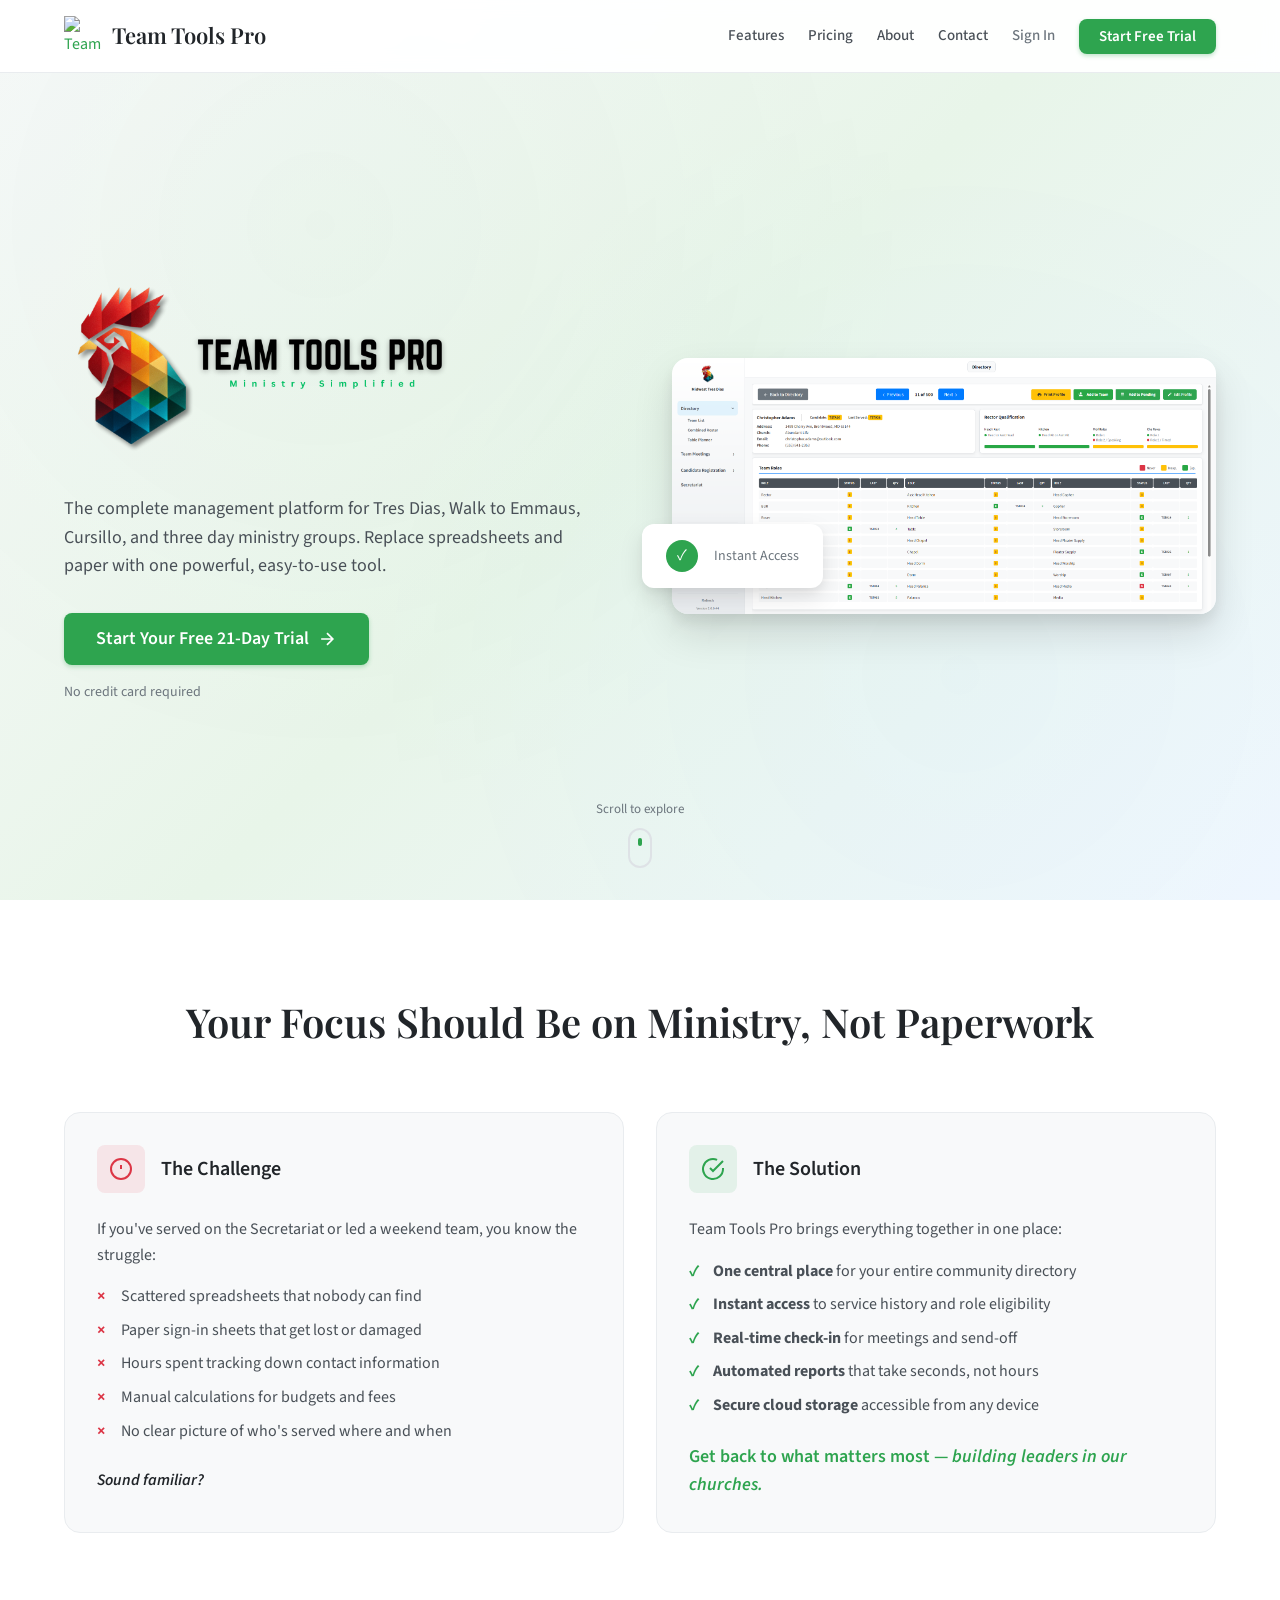
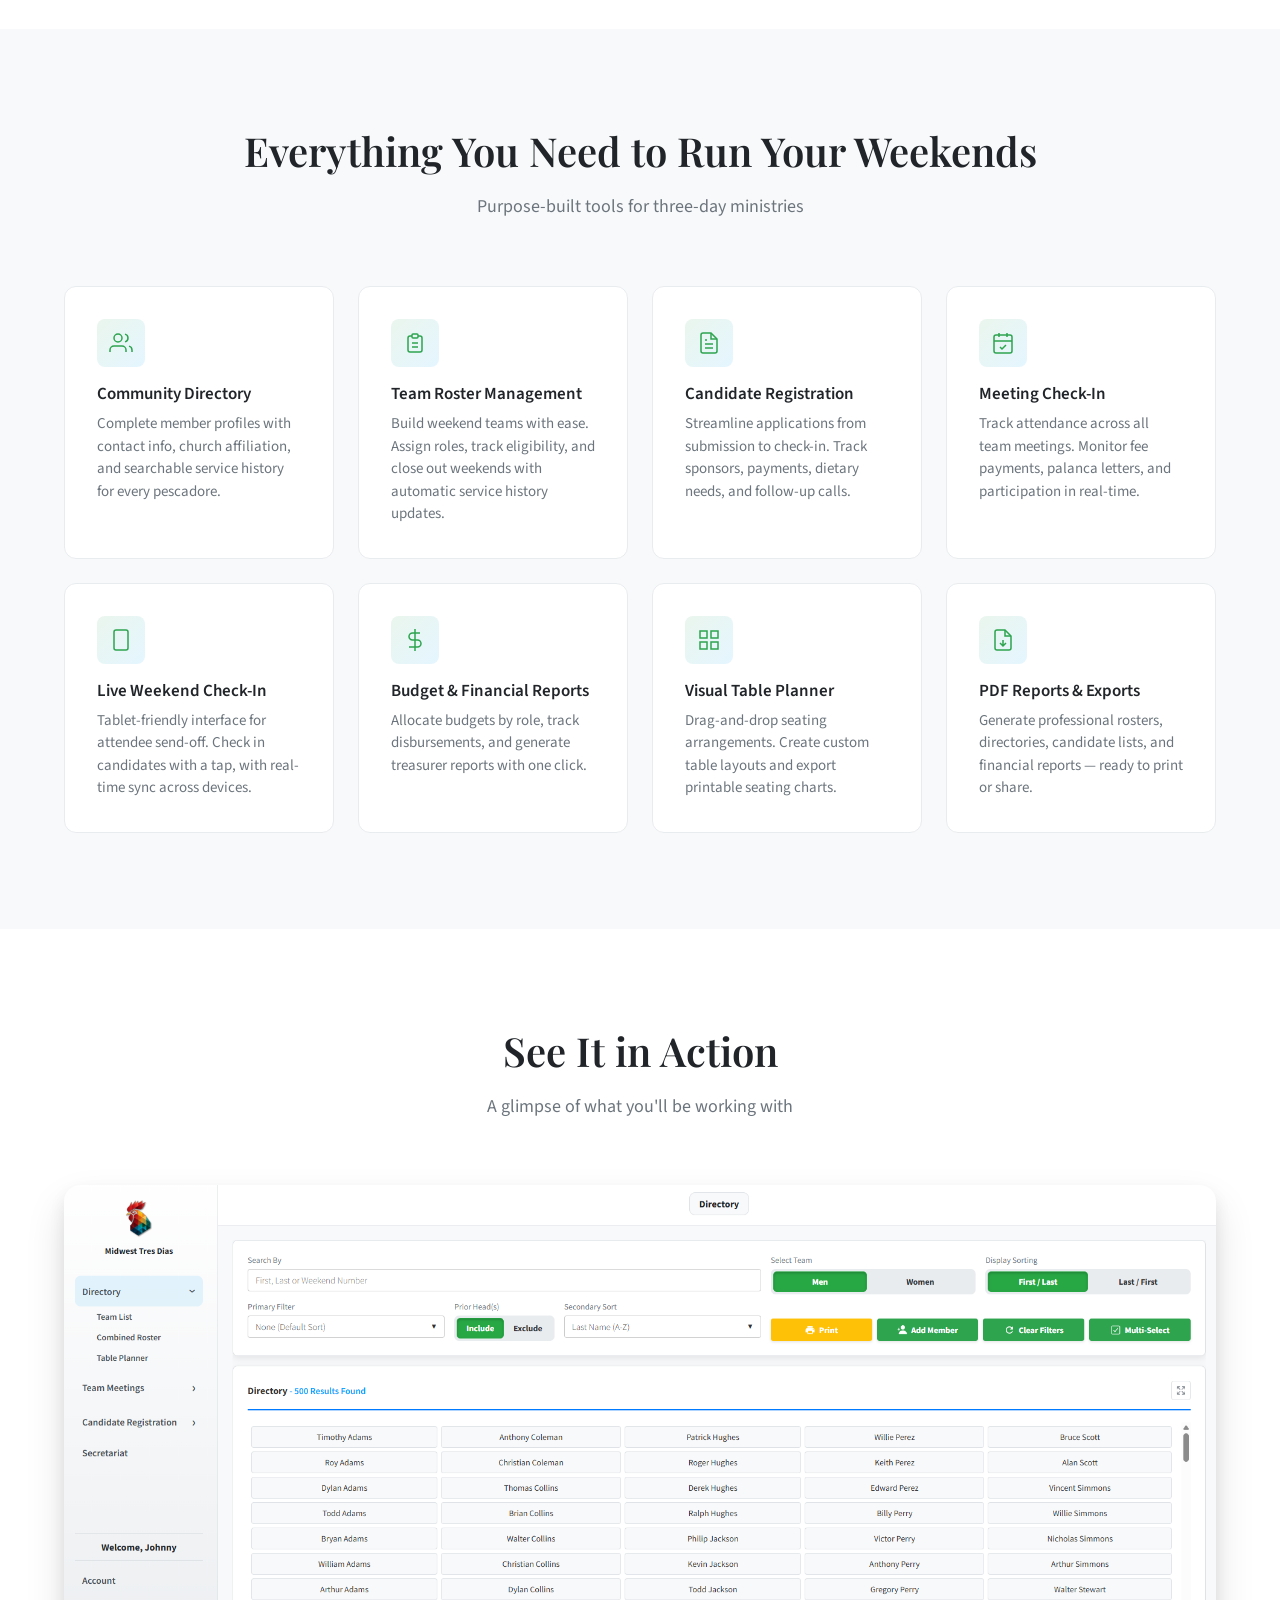
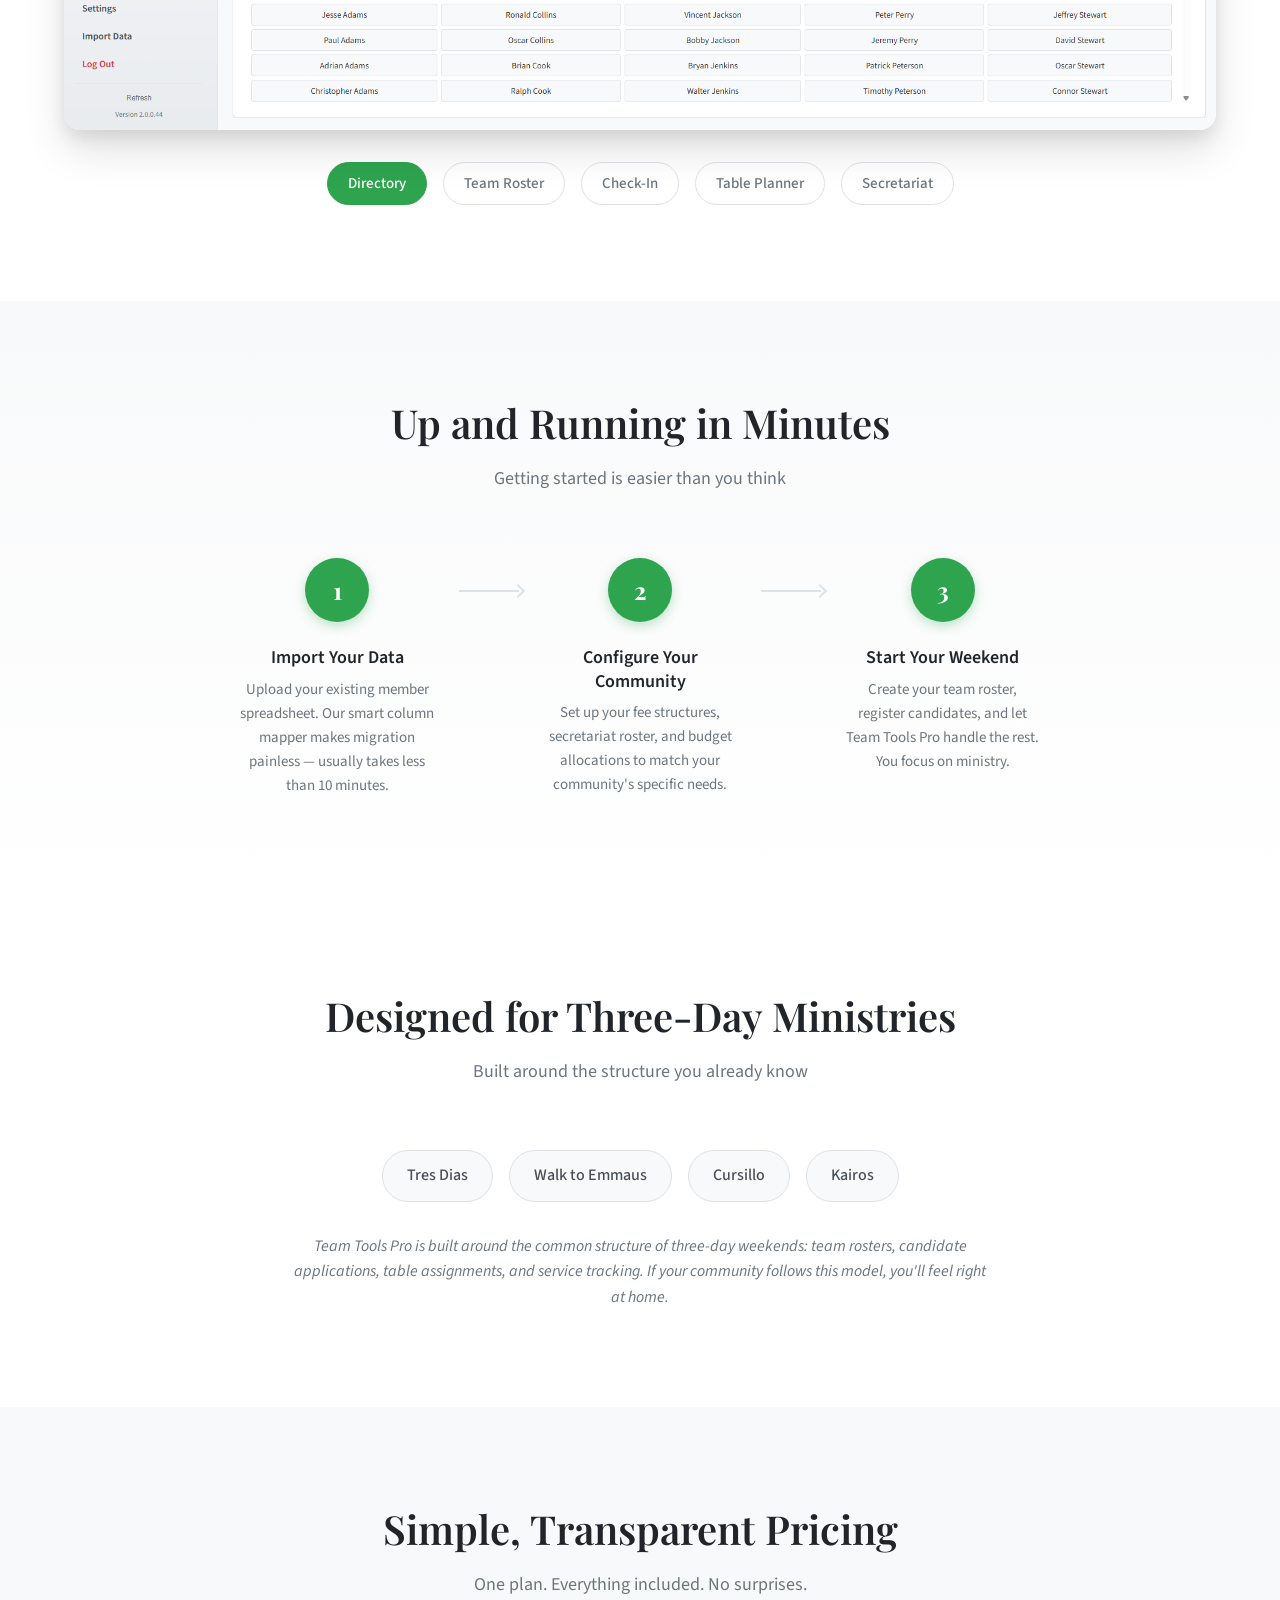
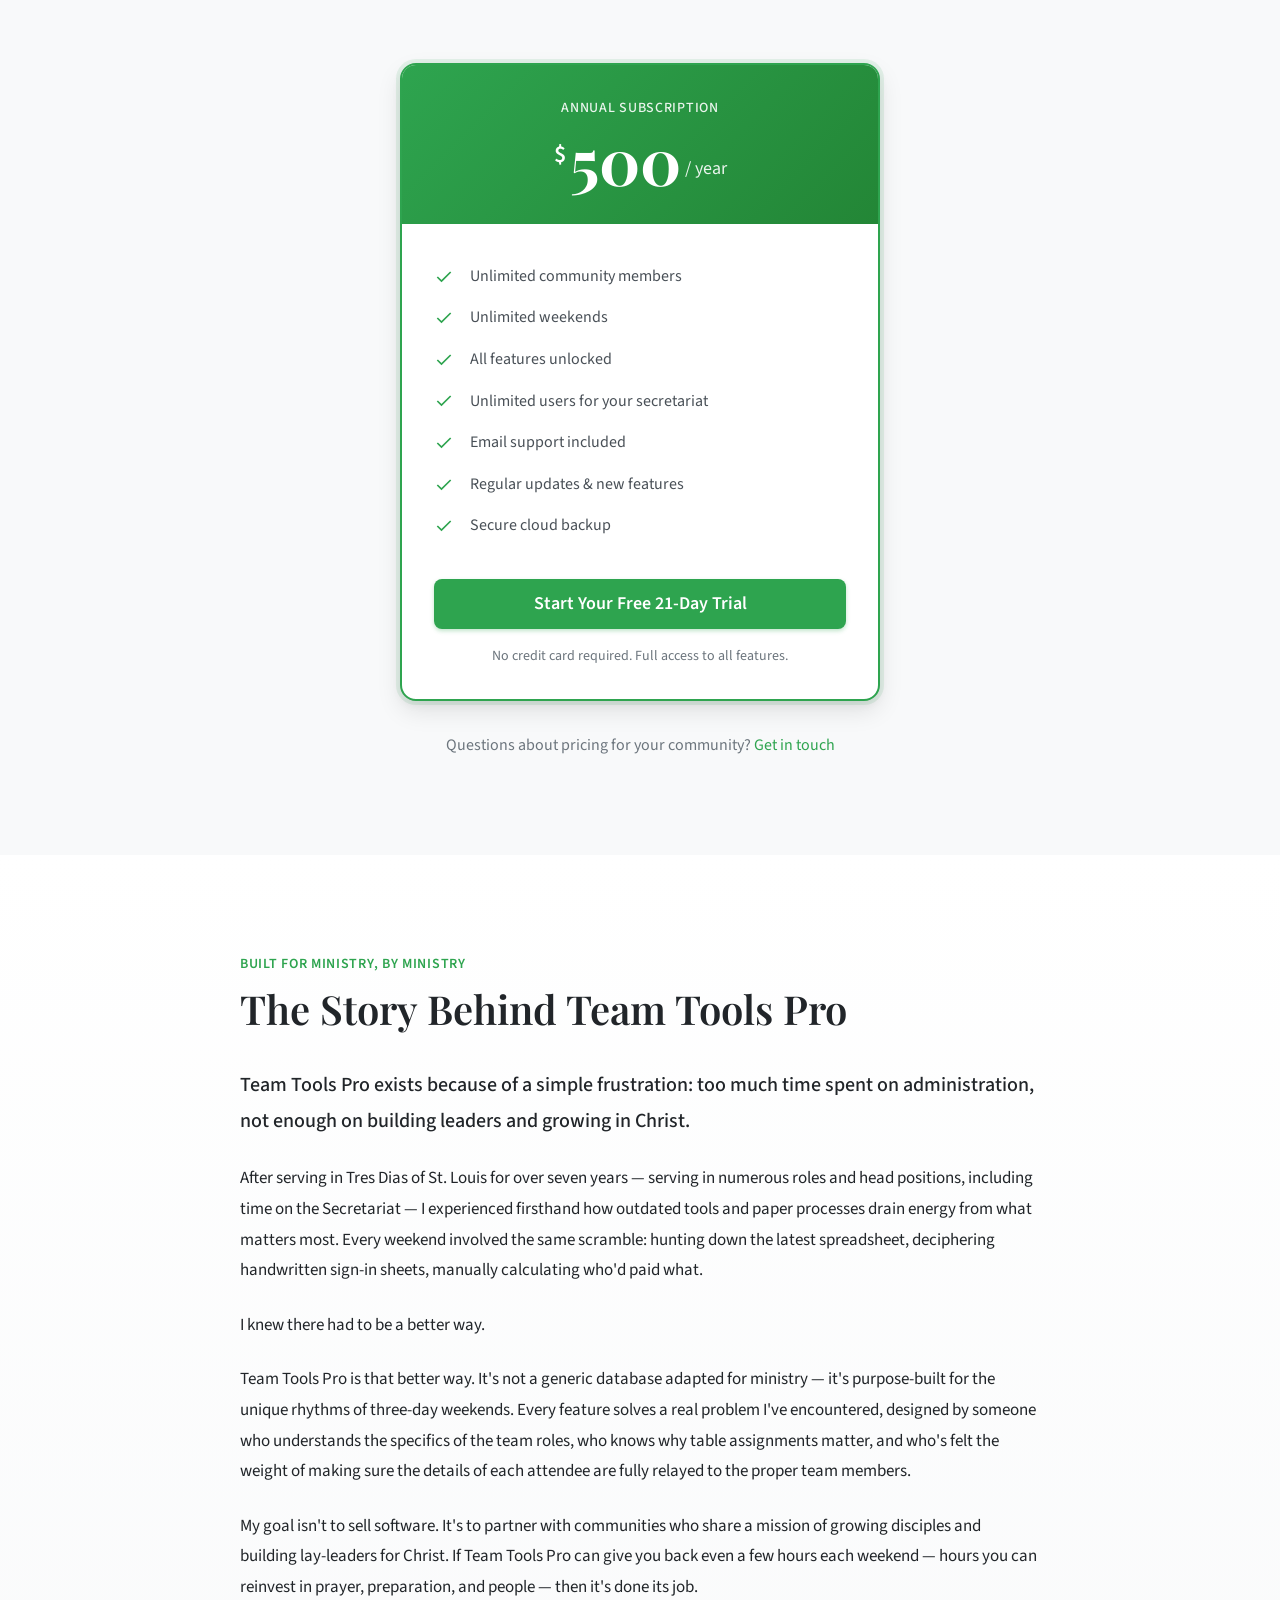
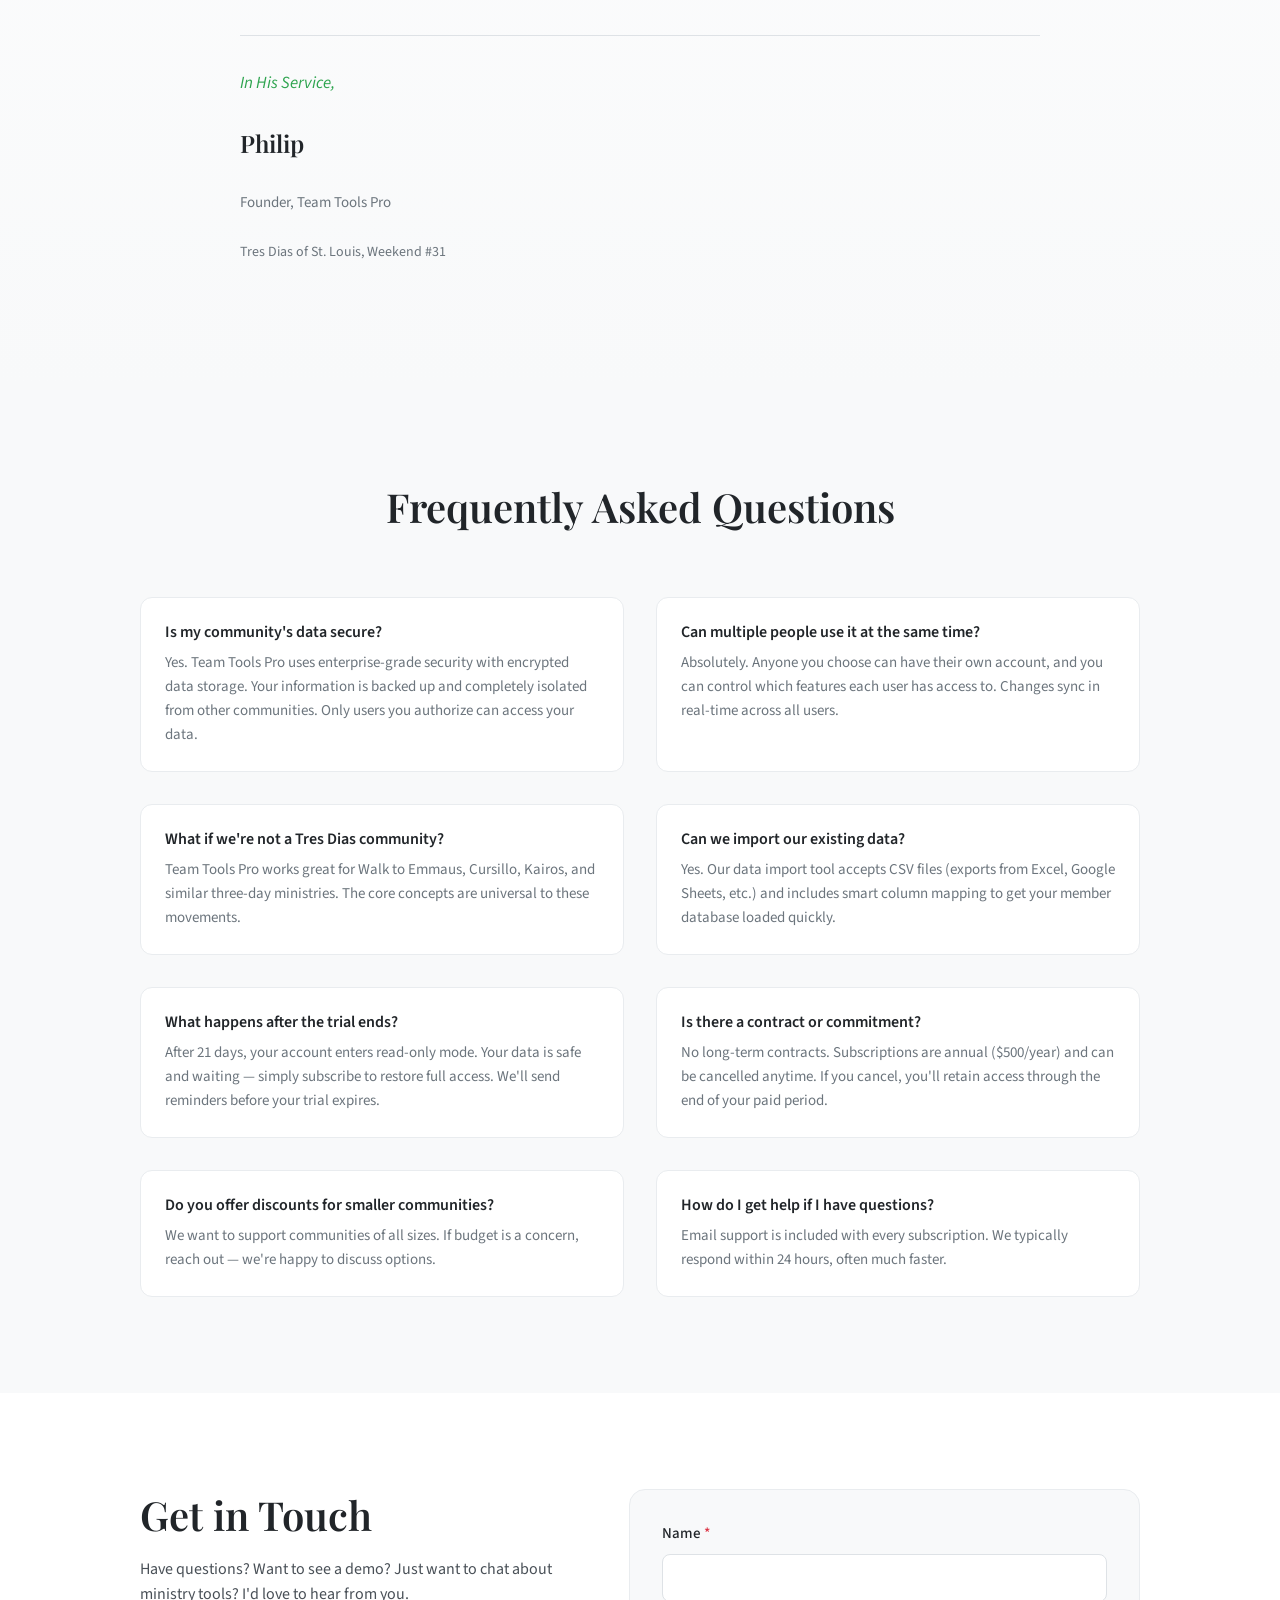
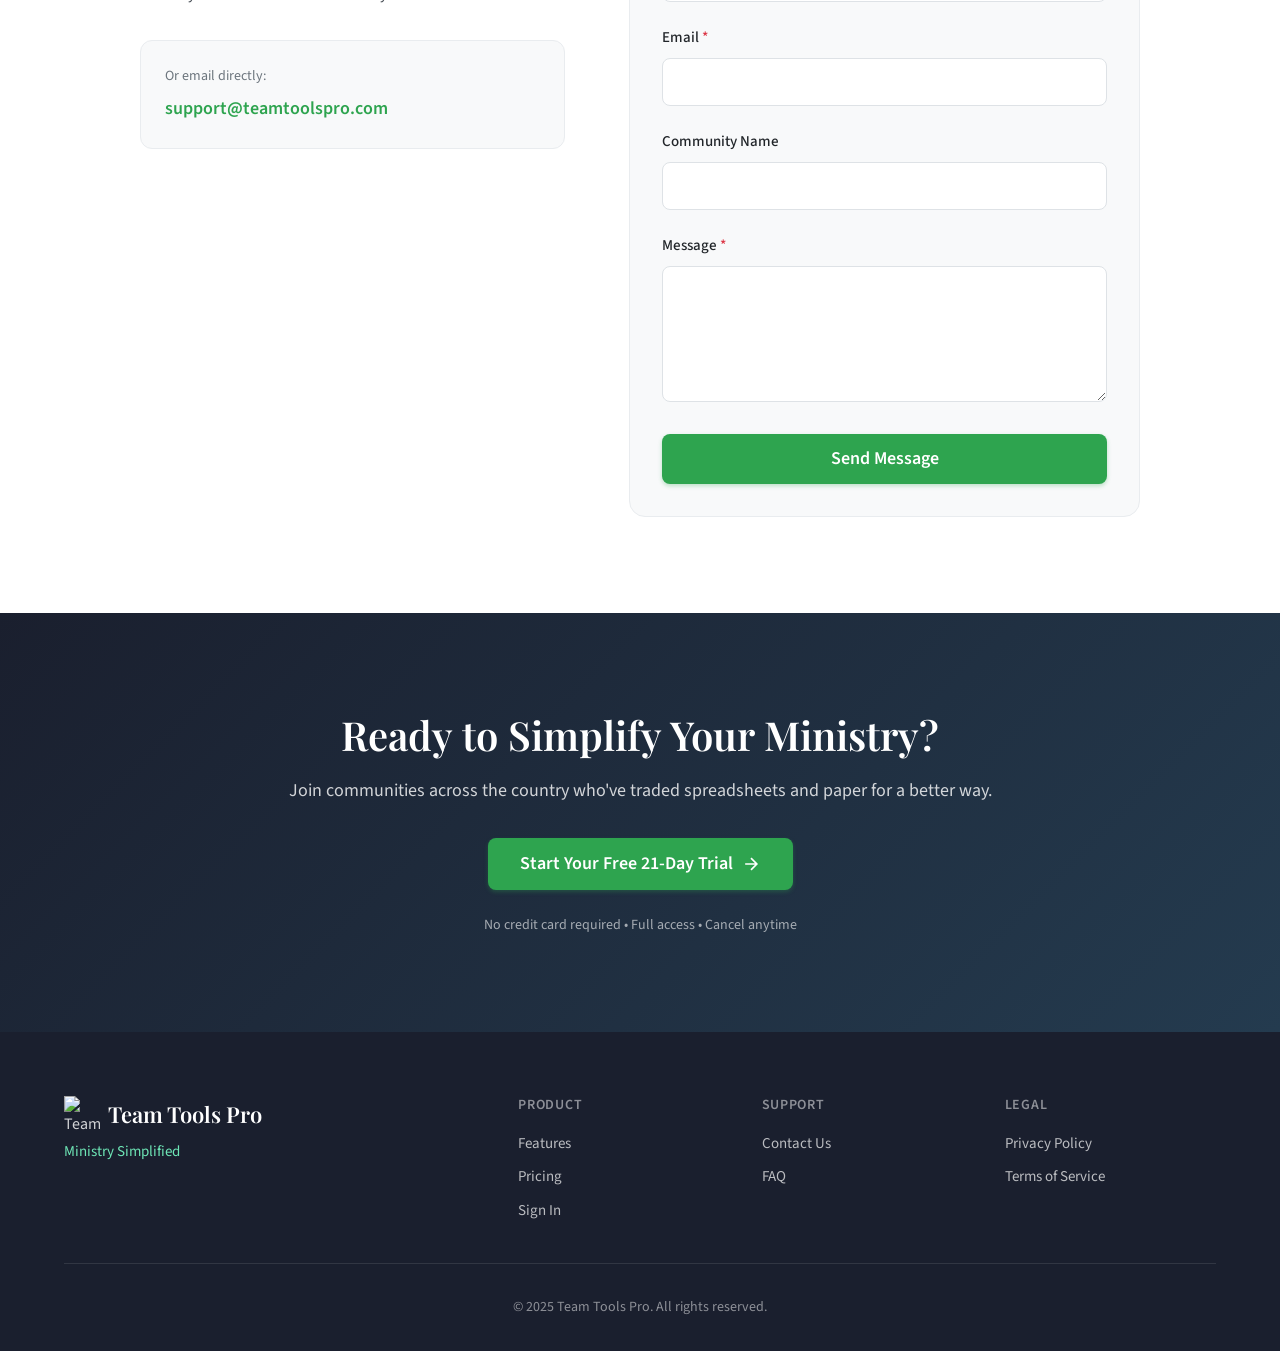
==== index.html @ 209529b7 "Update index.html" ====
<!DOCTYPE html>
<html lang="en">
<head>
    <meta charset="UTF-8">
    <meta name="viewport" content="width=device-width, initial-scale=1.0">
    <title>Team Tools Pro | Management Software for Tres Dias, Emmaus & Cursillo</title>
    <meta name="description" content="The complete management platform for Tres Dias, Walk to Emmaus, Cursillo, and three-day retreat ministries. Replace spreadsheets with one powerful tool. Start your free 21-day trial.">
    
    <!-- Fonts -->
    <link rel="preconnect" href="https://fonts.googleapis.com">
    <link rel="preconnect" href="https://fonts.gstatic.com" crossorigin>
    <link href="https://fonts.googleapis.com/css2?family=Source+Sans+3:wght@300;400;500;600;700&family=Playfair+Display:wght@500;600;700&display=swap" rel="stylesheet">
    
    <!-- Styles -->
    <link rel="stylesheet" href="styles.css">
    
    <!-- Favicon -->
    <link rel="icon" type="image/png" href="images/TEAM TOOLS PRO.png">
</head>
<body>
    <!-- Navigation -->
    <nav class="nav" id="nav">
        <div class="nav-container">
            <a href="#" class="nav-logo">
                <img src="images/TEAM TOOLS PRO.png" alt="Team Tools Pro" class="nav-logo-img">
                <span class="nav-logo-text">Team Tools Pro</span>
            </a>
            
            <div class="nav-links" id="nav-links">
                <a href="#features" class="nav-link">Features</a>
                <a href="#pricing" class="nav-link">Pricing</a>
                <a href="#about" class="nav-link">About</a>
                <a href="#contact" class="nav-link">Contact</a>
                <a href="https://app.teamtoolspro.com" class="nav-link nav-link-muted">Sign In</a>
                <a href="https://app.teamtoolspro.com" class="btn btn-primary btn-nav">Start Free Trial</a>
            </div>
            
            <button class="nav-toggle" id="nav-toggle" aria-label="Toggle navigation">
                <span></span>
                <span></span>
                <span></span>
            </button>
        </div>
    </nav>

    <!-- Hero Section -->
    <section class="hero" id="hero">
        <div class="hero-bg">
            <div class="hero-gradient"></div>
            <div class="hero-pattern"></div>
        </div>
        
        <div class="container hero-content">
            <div class="hero-text">
                <div class="hero-logo-full">
                    <img src="images/Square Main Logo (1).png" alt="Team Tools Pro - Ministry Simplified" class="hero-logo-img">
                </div>
                
                <p class="hero-description">
                    The complete management platform for Tres Dias, Walk to Emmaus, Cursillo, and three day ministry groups. Replace spreadsheets and paper with one powerful, easy-to-use tool.
                </p>
                
                <div class="hero-cta">
                    <a href="https://app.teamtoolspro.com" class="btn btn-primary btn-large">
                        Start Your Free 21-Day Trial
                        <svg class="btn-icon" viewBox="0 0 24 24" fill="none" stroke="currentColor" stroke-width="2">
                            <path d="M5 12h14M12 5l7 7-7 7"/>
                        </svg>
                    </a>
                    <p class="hero-cta-note">No credit card required</p>
                </div>
            </div>
            
            <div class="hero-visual">
                <div class="hero-screenshot">
                    <img src="images/Profile_View.png" alt="Team Tools Pro Member Profile" class="screenshot-img">
                </div>
                <div class="hero-float hero-float-1">
                    <span class="float-icon">✓</span>
                    <span class="float-label">Full Service Records</span>
                </div>
                <div class="hero-float hero-float-2">
                    <span class="float-icon">✓</span>
                    <span class="float-label">Instant Access</span>
                </div>
            </div>
        </div>
        
        <div class="hero-scroll">
            <span>Scroll to explore</span>
            <div class="scroll-indicator"></div>
        </div>
    </section>

    <!-- Problem/Solution Section -->
    <section class="problem-solution" id="problem-solution">
        <div class="container">
            <h2 class="section-title">Your Focus Should Be on Ministry, Not Paperwork</h2>
            
            <div class="ps-grid">
                <div class="ps-card ps-problem">
                    <div class="ps-card-header">
                        <span class="ps-icon ps-icon-problem">
                            <svg viewBox="0 0 24 24" fill="none" stroke="currentColor" stroke-width="2">
                                <circle cx="12" cy="12" r="10"/>
                                <path d="M12 8v4M12 16h.01"/>
                            </svg>
                        </span>
                        <h3>The Challenge</h3>
                    </div>
                    
                    <p class="ps-intro">If you've served on the Secretariat or led a weekend team, you know the struggle:</p>
                    
                    <ul class="ps-list">
                        <li>Scattered spreadsheets that nobody can find</li>
                        <li>Paper sign-in sheets that get lost or damaged</li>
                        <li>Hours spent tracking down contact information</li>
                        <li>Manual calculations for budgets and fees</li>
                        <li>No clear picture of who's served where and when</li>
                    </ul>
                    
                    <p class="ps-emphasis">Sound familiar?</p>
                </div>
                
                <div class="ps-card ps-solution">
                    <div class="ps-card-header">
                        <span class="ps-icon ps-icon-solution">
                            <svg viewBox="0 0 24 24" fill="none" stroke="currentColor" stroke-width="2">
                                <path d="M22 11.08V12a10 10 0 1 1-5.93-9.14"/>
                                <polyline points="22 4 12 14.01 9 11.01"/>
                            </svg>
                        </span>
                        <h3>The Solution</h3>
                    </div>
                    
                    <p class="ps-intro">Team Tools Pro brings everything together in one place:</p>
                    
                    <ul class="ps-list ps-list-check">
                        <li><strong>One central place</strong> for your entire community directory</li>
                        <li><strong>Instant access</strong> to service history and role eligibility</li>
                        <li><strong>Real-time check-in</strong> for meetings and send-off</li>
                        <li><strong>Automated reports</strong> that take seconds, not hours</li>
                        <li><strong>Secure cloud storage</strong> accessible from any device</li>
                    </ul>
                    
                    <p class="ps-tagline">Get back to what matters most — <em>building leaders in our churches.</em></p>
                </div>
            </div>
        </div>
    </section>

    <!-- Features Section -->
    <section class="features" id="features">
        <div class="container">
            <div class="section-header">
                <h2 class="section-title">Everything You Need to Run Your Weekends</h2>
                <p class="section-subtitle">Purpose-built tools for three-day ministries</p>
            </div>
            
            <div class="features-grid">
                <div class="feature-card">
                    <div class="feature-icon">
                        <svg viewBox="0 0 24 24" fill="none" stroke="currentColor" stroke-width="1.5">
                            <path d="M17 21v-2a4 4 0 0 0-4-4H5a4 4 0 0 0-4 4v2"/>
                            <circle cx="9" cy="7" r="4"/>
                            <path d="M23 21v-2a4 4 0 0 0-3-3.87M16 3.13a4 4 0 0 1 0 7.75"/>
                        </svg>
                    </div>
                    <h3>Community Directory</h3>
                    <p>Complete member profiles with contact info, church affiliation, and searchable service history for every pescadore.</p>
                </div>
                
                <div class="feature-card">
                    <div class="feature-icon">
                        <svg viewBox="0 0 24 24" fill="none" stroke="currentColor" stroke-width="1.5">
                            <path d="M9 5H7a2 2 0 0 0-2 2v12a2 2 0 0 0 2 2h10a2 2 0 0 0 2-2V7a2 2 0 0 0-2-2h-2"/>
                            <rect x="9" y="3" width="6" height="4" rx="1"/>
                            <path d="M9 12h6M9 16h6"/>
                        </svg>
                    </div>
                    <h3>Team Roster Management</h3>
                    <p>Build weekend teams with ease. Assign roles, track eligibility, and close out weekends with automatic service history updates.</p>
                </div>
                
                <div class="feature-card">
                    <div class="feature-icon">
                        <svg viewBox="0 0 24 24" fill="none" stroke="currentColor" stroke-width="1.5">
                            <path d="M14 2H6a2 2 0 0 0-2 2v16a2 2 0 0 0 2 2h12a2 2 0 0 0 2-2V8z"/>
                            <polyline points="14 2 14 8 20 8"/>
                            <line x1="16" y1="13" x2="8" y2="13"/>
                            <line x1="16" y1="17" x2="8" y2="17"/>
                            <polyline points="10 9 9 9 8 9"/>
                        </svg>
                    </div>
                    <h3>Candidate Registration</h3>
                    <p>Streamline applications from submission to check-in. Track sponsors, payments, dietary needs, and follow-up calls.</p>
                </div>
                
                <div class="feature-card">
                    <div class="feature-icon">
                        <svg viewBox="0 0 24 24" fill="none" stroke="currentColor" stroke-width="1.5">
                            <rect x="3" y="4" width="18" height="18" rx="2" ry="2"/>
                            <line x1="16" y1="2" x2="16" y2="6"/>
                            <line x1="8" y1="2" x2="8" y2="6"/>
                            <line x1="3" y1="10" x2="21" y2="10"/>
                            <path d="M9 16l2 2 4-4"/>
                        </svg>
                    </div>
                    <h3>Meeting Check-In</h3>
                    <p>Track attendance across all team meetings. Monitor fee payments, palanca letters, and participation in real-time.</p>
                </div>
                
                <div class="feature-card">
                    <div class="feature-icon">
                        <svg viewBox="0 0 24 24" fill="none" stroke="currentColor" stroke-width="1.5">
                            <rect x="5" y="2" width="14" height="20" rx="2" ry="2"/>
                            <line x1="12" y1="18" x2="12.01" y2="18"/>
                        </svg>
                    </div>
                    <h3>Live Weekend Check-In</h3>
                    <p>Tablet-friendly interface for attendee send-off. Check in candidates with a tap, with real-time sync across devices.</p>
                </div>
                
                <div class="feature-card">
                    <div class="feature-icon">
                        <svg viewBox="0 0 24 24" fill="none" stroke="currentColor" stroke-width="1.5">
                            <line x1="12" y1="1" x2="12" y2="23"/>
                            <path d="M17 5H9.5a3.5 3.5 0 0 0 0 7h5a3.5 3.5 0 0 1 0 7H6"/>
                        </svg>
                    </div>
                    <h3>Budget & Financial Reports</h3>
                    <p>Allocate budgets by role, track disbursements, and generate treasurer reports with one click.</p>
                </div>
                
                <div class="feature-card">
                    <div class="feature-icon">
                        <svg viewBox="0 0 24 24" fill="none" stroke="currentColor" stroke-width="1.5">
                            <rect x="3" y="3" width="7" height="7"/>
                            <rect x="14" y="3" width="7" height="7"/>
                            <rect x="14" y="14" width="7" height="7"/>
                            <rect x="3" y="14" width="7" height="7"/>
                        </svg>
                    </div>
                    <h3>Visual Table Planner</h3>
                    <p>Drag-and-drop seating arrangements. Create custom table layouts and export printable seating charts.</p>
                </div>
                
                <div class="feature-card">
                    <div class="feature-icon">
                        <svg viewBox="0 0 24 24" fill="none" stroke="currentColor" stroke-width="1.5">
                            <path d="M14 2H6a2 2 0 0 0-2 2v16a2 2 0 0 0 2 2h12a2 2 0 0 0 2-2V8z"/>
                            <polyline points="14 2 14 8 20 8"/>
                            <path d="M12 18v-6M9 15l3 3 3-3"/>
                        </svg>
                    </div>
                    <h3>PDF Reports & Exports</h3>
                    <p>Generate professional rosters, directories, candidate lists, and financial reports — ready to print or share.</p>
                </div>
            </div>
        </div>
    </section>

    <!-- Screenshots Section -->
    <section class="screenshots" id="screenshots">
        <div class="container">
            <div class="section-header">
                <h2 class="section-title">See It in Action</h2>
                <p class="section-subtitle">A glimpse of what you'll be working with</p>
            </div>
            
            <div class="screenshots-carousel">
                <div class="screenshot-wrapper">
                    <div class="screenshot-item active" data-index="0">
                        <img src="images/Dashboard_Main_View.png" alt="Community Directory" class="screenshot-img">
                    </div>
                    <div class="screenshot-item" data-index="1">
                        <img src="images/Team_List.png" alt="Team Roster" class="screenshot-img">
                    </div>
                    <div class="screenshot-item" data-index="2">
                        <img src="images/Meeting_Check_In.png" alt="Meeting Check-In" class="screenshot-img">
                    </div>
                    <div class="screenshot-item" data-index="3">
                        <img src="images/Table_Layout.png" alt="Table Planner" class="screenshot-img">
                    </div>
                    <div class="screenshot-item" data-index="4">
                        <img src="images/Secretariat_Dashboard.png" alt="Secretariat Dashboard" class="screenshot-img">
                    </div>
                </div>
            </div>
            
            <div class="screenshot-nav">
                <button class="screenshot-nav-btn active" data-index="0">Directory</button>
                <button class="screenshot-nav-btn" data-index="1">Team Roster</button>
                <button class="screenshot-nav-btn" data-index="2">Check-In</button>
                <button class="screenshot-nav-btn" data-index="3">Table Planner</button>
                <button class="screenshot-nav-btn" data-index="4">Secretariat</button>
            </div>
        </div>
    </section>

    <!-- How It Works Section -->
    <section class="how-it-works" id="how-it-works">
        <div class="container">
            <div class="section-header">
                <h2 class="section-title">Up and Running in Minutes</h2>
                <p class="section-subtitle">Getting started is easier than you think</p>
            </div>
            
            <div class="steps">
                <div class="step">
                    <div class="step-number">1</div>
                    <div class="step-content">
                        <h3>Import Your Data</h3>
                        <p>Upload your existing member spreadsheet. Our smart column mapper makes migration painless — usually takes less than 10 minutes.</p>
                    </div>
                </div>
                
                <div class="step-connector"></div>
                
                <div class="step">
                    <div class="step-number">2</div>
                    <div class="step-content">
                        <h3>Configure Your Community</h3>
                        <p>Set up your fee structures, secretariat roster, and budget allocations to match your community's specific needs.</p>
                    </div>
                </div>
                
                <div class="step-connector"></div>
                
                <div class="step">
                    <div class="step-number">3</div>
                    <div class="step-content">
                        <h3>Start Your Weekend</h3>
                        <p>Create your team roster, register candidates, and let Team Tools Pro handle the rest. You focus on ministry.</p>
                    </div>
                </div>
            </div>
        </div>
    </section>

    <!-- Who It's For Section -->
    <section class="who-its-for" id="who-its-for">
        <div class="container">
            <div class="section-header">
                <h2 class="section-title">Designed for Three-Day Ministries</h2>
                <p class="section-subtitle">Built around the structure you already know</p>
            </div>
            
            <div class="ministries-grid">
                <div class="ministry-badge">Tres Dias</div>
                <div class="ministry-badge">Walk to Emmaus</div>
                <div class="ministry-badge">Cursillo</div>
                <div class="ministry-badge">Kairos</div>
            </div>
            
            <p class="ministries-note">
                Team Tools Pro is built around the common structure of three-day weekends: team rosters, candidate applications, table assignments, and service tracking. If your community follows this model, you'll feel right at home.
            </p>
        </div>
    </section>

    <!-- Pricing Section -->
    <section class="pricing" id="pricing">
        <div class="container">
            <div class="section-header">
                <h2 class="section-title">Simple, Transparent Pricing</h2>
                <p class="section-subtitle">One plan. Everything included. No surprises.</p>
            </div>
            
            <div class="pricing-card">
                <div class="pricing-header">
                    <span class="pricing-label">Annual Subscription</span>
                    <div class="pricing-amount">
                        <span class="pricing-currency">$</span>
                        <span class="pricing-number">500</span>
                        <span class="pricing-period">/ year</span>
                    </div>
                </div>
                
                <ul class="pricing-features">
                    <li>
                        <svg viewBox="0 0 24 24" fill="none" stroke="currentColor" stroke-width="2">
                            <polyline points="20 6 9 17 4 12"/>
                        </svg>
                        Unlimited community members
                    </li>
                    <li>
                        <svg viewBox="0 0 24 24" fill="none" stroke="currentColor" stroke-width="2">
                            <polyline points="20 6 9 17 4 12"/>
                        </svg>
                        Unlimited weekends
                    </li>
                    <li>
                        <svg viewBox="0 0 24 24" fill="none" stroke="currentColor" stroke-width="2">
                            <polyline points="20 6 9 17 4 12"/>
                        </svg>
                        All features unlocked
                    </li>
                    <li>
                        <svg viewBox="0 0 24 24" fill="none" stroke="currentColor" stroke-width="2">
                            <polyline points="20 6 9 17 4 12"/>
                        </svg>
                        Unlimited users for your secretariat
                    </li>
                    <li>
                        <svg viewBox="0 0 24 24" fill="none" stroke="currentColor" stroke-width="2">
                            <polyline points="20 6 9 17 4 12"/>
                        </svg>
                        Email support included
                    </li>
                    <li>
                        <svg viewBox="0 0 24 24" fill="none" stroke="currentColor" stroke-width="2">
                            <polyline points="20 6 9 17 4 12"/>
                        </svg>
                        Regular updates & new features
                    </li>
                    <li>
                        <svg viewBox="0 0 24 24" fill="none" stroke="currentColor" stroke-width="2">
                            <polyline points="20 6 9 17 4 12"/>
                        </svg>
                        Secure cloud backup
                    </li>
                </ul>
                
                <div class="pricing-cta">
                    <a href="https://app.teamtoolspro.com" class="btn btn-primary btn-large btn-full">Start Your Free 21-Day Trial</a>
                    <p class="pricing-note">No credit card required. Full access to all features.</p>
                </div>
            </div>
            
            <p class="pricing-question">
                Questions about pricing for your community? <a href="#contact">Get in touch</a>
            </p>
        </div>
    </section>

    <!-- About Section -->
    <section class="about" id="about">
        <div class="container">
            <div class="about-content">
                <div class="about-header">
                    <span class="about-label">Built for Ministry, By Ministry</span>
                    <h2 class="section-title">The Story Behind Team Tools Pro</h2>
                </div>
                
                <div class="about-story">
                    <p class="about-lead">
                        Team Tools Pro exists because of a simple frustration: too much time spent on administration, not enough on building leaders and growing in Christ.
                    </p>
                    
                    <p>
                        After serving in Tres Dias of St. Louis for over seven years — serving in numerous roles and head positions, including time on the Secretariat — I experienced firsthand how outdated tools and paper processes drain energy from what matters most. Every weekend involved the same scramble: hunting down the latest spreadsheet, deciphering handwritten sign-in sheets, manually calculating who'd paid what.
                    </p>
                    
                    <p>
                        I knew there had to be a better way.
                    </p>
                    
                    <p>
                        Team Tools Pro is that better way. It's not a generic database adapted for ministry — it's purpose-built for the unique rhythms of three-day weekends. Every feature solves a real problem I've encountered, designed by someone who understands the specifics of the team roles, who knows why table assignments matter, and who's felt the weight of making sure the details of each attendee are fully relayed to the proper team members.
                    </p>
                    
                    <p>
                        My goal isn't to sell software. It's to partner with communities who share a mission of growing disciples and building lay-leaders for Christ. If Team Tools Pro can give you back even a few hours each weekend — hours you can reinvest in prayer, preparation, and people — then it's done its job.
                    </p>
                    
                    <div class="about-signature">
                        <p class="signature-closing">In His Service,</p>
                        <p class="signature-name">Philip</p>
                        <p class="signature-title">Founder, Team Tools Pro</p>
                        <p class="signature-community">Tres Dias of St. Louis, Weekend #31</p>
                    </div>
                </div>
            </div>
        </div>
    </section>

    <!-- FAQ Section -->
    <section class="faq" id="faq">
        <div class="container">
            <div class="section-header">
                <h2 class="section-title">Frequently Asked Questions</h2>
            </div>
            
            <div class="faq-grid">
                <div class="faq-item">
                    <h3>Is my community's data secure?</h3>
                    <p>Yes. Team Tools Pro uses enterprise-grade security with encrypted data storage. Your information is backed up and completely isolated from other communities. Only users you authorize can access your data.</p>
                </div>
                
                <div class="faq-item">
                    <h3>Can multiple people use it at the same time?</h3>
                    <p>Absolutely. Anyone you choose can have their own account, and you can control which features each user has access to. Changes sync in real-time across all users.</p>
                </div>
                
                <div class="faq-item">
                    <h3>What if we're not a Tres Dias community?</h3>
                    <p>Team Tools Pro works great for Walk to Emmaus, Cursillo, Kairos, and similar three-day ministries. The core concepts are universal to these movements.</p>
                </div>
                
                <div class="faq-item">
                    <h3>Can we import our existing data?</h3>
                    <p>Yes. Our data import tool accepts CSV files (exports from Excel, Google Sheets, etc.) and includes smart column mapping to get your member database loaded quickly.</p>
                </div>
                
                <div class="faq-item">
                    <h3>What happens after the trial ends?</h3>
                    <p>After 21 days, your account enters read-only mode. Your data is safe and waiting — simply subscribe to restore full access. We'll send reminders before your trial expires.</p>
                </div>
                
                <div class="faq-item">
                    <h3>Is there a contract or commitment?</h3>
                    <p>No long-term contracts. Subscriptions are annual ($500/year) and can be cancelled anytime. If you cancel, you'll retain access through the end of your paid period.</p>
                </div>
                
                <div class="faq-item">
                    <h3>Do you offer discounts for smaller communities?</h3>
                    <p>We want to support communities of all sizes. If budget is a concern, reach out — we're happy to discuss options.</p>
                </div>
                
                <div class="faq-item">
                    <h3>How do I get help if I have questions?</h3>
                    <p>Email support is included with every subscription. We typically respond within 24 hours, often much faster.</p>
                </div>
            </div>
        </div>
    </section>

    <!-- Contact Section -->
    <section class="contact" id="contact">
        <div class="container">
            <div class="contact-grid">
                <div class="contact-info">
                    <h2 class="section-title">Get in Touch</h2>
                    <p class="contact-intro">
                        Have questions? Want to see a demo? Just want to chat about ministry tools? I'd love to hear from you.
                    </p>
                    
                    <div class="contact-direct">
                        <p>Or email directly:</p>
                        <a href="mailto:support@teamtoolspro.com" class="contact-email">support@teamtoolspro.com</a>
                    </div>
                </div>
                
                <form class="contact-form" id="contact-form">
                    <div class="form-group">
                        <label for="name">Name <span class="required">*</span></label>
                        <input type="text" id="name" name="name" required>
                    </div>
                    
                    <div class="form-group">
                        <label for="email">Email <span class="required">*</span></label>
                        <input type="email" id="email" name="email" required>
                    </div>
                    
                    <div class="form-group">
                        <label for="community">Community Name</label>
                        <input type="text" id="community" name="community">
                    </div>
                    
                    <div class="form-group">
                        <label for="message">Message <span class="required">*</span></label>
                        <textarea id="message" name="message" rows="5" required></textarea>
                    </div>
                    
                    <button type="submit" class="btn btn-primary btn-large btn-full">
                        <span class="btn-text">Send Message</span>
                        <span class="btn-loading" style="display: none;">
                            <svg class="spinner" viewBox="0 0 24 24">
                                <circle class="spinner-path" cx="12" cy="12" r="10" fill="none" stroke="currentColor" stroke-width="3"/>
                            </svg>
                            Sending...
                        </span>
                    </button>
                    
                    <div class="form-status" id="form-status"></div>
                </form>
            </div>
        </div>
    </section>

    <!-- Final CTA Section -->
    <section class="final-cta" id="final-cta">
        <div class="container">
            <h2>Ready to Simplify Your Ministry?</h2>
            <p>Join communities across the country who've traded spreadsheets and paper for a better way.</p>
            
            <a href="https://app.teamtoolspro.com" class="btn btn-primary btn-large">
                Start Your Free 21-Day Trial
                <svg class="btn-icon" viewBox="0 0 24 24" fill="none" stroke="currentColor" stroke-width="2">
                    <path d="M5 12h14M12 5l7 7-7 7"/>
                </svg>
            </a>
            
            <p class="final-cta-note">No credit card required • Full access • Cancel anytime</p>
        </div>
    </section>

    <!-- Footer -->
    <footer class="footer">
        <div class="container">
            <div class="footer-grid">
                <div class="footer-brand">
                    <div class="footer-logo">
                        <img src="images/TEAM TOOLS PRO.png" alt="Team Tools Pro" class="footer-logo-img">
                        <span class="logo-text">Team Tools Pro</span>
                    </div>
                    <p class="footer-tagline">Ministry Simplified</p>
                </div>
                
                <div class="footer-links">
                    <h4>Product</h4>
                    <ul>
                        <li><a href="#features">Features</a></li>
                        <li><a href="#pricing">Pricing</a></li>
                        <li><a href="https://app.teamtoolspro.com">Sign In</a></li>
                    </ul>
                </div>
                
                <div class="footer-links">
                    <h4>Support</h4>
                    <ul>
                        <li><a href="#contact">Contact Us</a></li>
                        <li><a href="#faq">FAQ</a></li>
                    </ul>
                </div>
                
                <div class="footer-links">
                    <h4>Legal</h4>
                    <ul>
                        <li><a href="#" data-modal="privacy-modal">Privacy Policy</a></li>
                        <li><a href="#" data-modal="terms-modal">Terms of Service</a></li>
                    </ul>
                </div>
            </div>
            
            <div class="footer-bottom">
                <p>&copy; 2025 Team Tools Pro. All rights reserved.</p>
            </div>
        </div>
    </footer>

    <!-- Privacy Policy Modal -->
    <div class="legal-modal" id="privacy-modal">
        <div class="legal-modal-overlay"></div>
        <div class="legal-modal-content">
            <button class="legal-modal-close" aria-label="Close">&times;</button>
            <h2>Privacy Policy</h2>
            <p class="legal-updated">Last updated: January 2025</p>
            
            <div class="legal-body">
                <h3>Introduction</h3>
                <p>Team Tools Pro ("we," "our," or "us") is committed to protecting your privacy. This Privacy Policy explains how we collect, use, and safeguard your information when you use our service.</p>
                
                <h3>Information We Collect</h3>
                <p><strong>Account Information:</strong> When you create an account, we collect your name, email address, and organization name.</p>
                <p><strong>Community Data:</strong> You may enter member information including names, contact details, church affiliations, and service history. This data belongs to your organization and is stored securely on your behalf.</p>
                <p><strong>Usage Data:</strong> We collect basic usage information to improve our service, such as login times and feature usage patterns.</p>
                
                <h3>How We Use Your Information</h3>
                <p>We use your information to:</p>
                <ul>
                    <li>Provide and maintain the Team Tools Pro service</li>
                    <li>Send important service notifications and updates</li>
                    <li>Respond to your support requests</li>
                    <li>Improve our service based on usage patterns</li>
                </ul>
                
                <h3>Data Security</h3>
                <p>We use enterprise-grade security measures including encrypted data transmission (SSL/TLS), encrypted data storage, and secure cloud infrastructure. Your community's data is completely isolated from other organizations.</p>
                
                <h3>Data Ownership</h3>
                <p>Your community data belongs to you. We do not sell, share, or use your member information for any purpose other than providing the Team Tools Pro service. You may export or delete your data at any time.</p>
                
                <h3>Third-Party Services</h3>
                <p>We use trusted third-party services for hosting (cloud infrastructure), payment processing, and email delivery. These providers are contractually bound to protect your data.</p>
                
                <h3>Data Retention</h3>
                <p>We retain your data for as long as your account is active. If you cancel your subscription, your data will be retained in read-only mode for 90 days, after which it may be permanently deleted.</p>
                
                <h3>Your Rights</h3>
                <p>You have the right to access, correct, export, or delete your data. Contact us at support@teamtoolspro.com for any data-related requests.</p>
                
                <h3>Changes to This Policy</h3>
                <p>We may update this Privacy Policy from time to time. We will notify you of any significant changes via email or through the service.</p>
                
                <h3>Contact Us</h3>
                <p>If you have questions about this Privacy Policy, please contact us at support@teamtoolspro.com.</p>
            </div>
        </div>
    </div>

    <!-- Terms of Service Modal -->
    <div class="legal-modal" id="terms-modal">
        <div class="legal-modal-overlay"></div>
        <div class="legal-modal-content">
            <button class="legal-modal-close" aria-label="Close">&times;</button>
            <h2>Terms of Service</h2>
            <p class="legal-updated">Last updated: January 2025</p>
            
            <div class="legal-body">
                <h3>Agreement to Terms</h3>
                <p>By accessing or using Team Tools Pro, you agree to be bound by these Terms of Service. If you do not agree, please do not use our service.</p>
                
                <h3>Description of Service</h3>
                <p>Team Tools Pro is a cloud-based management platform designed for three-day ministry communities. The service includes member directory management, team roster tools, candidate registration, meeting check-in, and related features.</p>
                
                <h3>Account Registration</h3>
                <p>You must provide accurate information when creating an account. You are responsible for maintaining the security of your account credentials and for all activities that occur under your account.</p>
                
                <h3>Acceptable Use</h3>
                <p>You agree to use Team Tools Pro only for lawful purposes related to managing your ministry community. You may not:</p>
                <ul>
                    <li>Use the service for any illegal or unauthorized purpose</li>
                    <li>Attempt to gain unauthorized access to our systems</li>
                    <li>Share your account credentials with unauthorized users</li>
                    <li>Upload malicious code or interfere with the service</li>
                </ul>
                
                <h3>Subscription and Payment</h3>
                <p>Team Tools Pro is offered as an annual subscription. Payment is due at the start of each subscription period. Prices may change with 30 days notice before your renewal date.</p>
                
                <h3>Free Trial</h3>
                <p>New accounts receive a 21-day free trial with full access to all features. No credit card is required to start a trial. After the trial period, your account will enter read-only mode until a subscription is activated.</p>
                
                <h3>Cancellation</h3>
                <p>You may cancel your subscription at any time. Upon cancellation, you will retain access through the end of your current paid period. We do not offer prorated refunds for partial subscription periods.</p>
                
                <h3>Data and Content</h3>
                <p>You retain ownership of all data you enter into Team Tools Pro. You are responsible for ensuring you have the right to store and process any personal information you enter, including obtaining appropriate consent from your community members.</p>
                
                <h3>Service Availability</h3>
                <p>We strive to maintain high availability but do not guarantee uninterrupted access. We may occasionally perform maintenance that temporarily limits access to the service.</p>
                
                <h3>Limitation of Liability</h3>
                <p>Team Tools Pro is provided "as is" without warranties of any kind. We are not liable for any indirect, incidental, or consequential damages arising from your use of the service. Our total liability is limited to the amount you paid for the service in the past 12 months.</p>
                
                <h3>Changes to Terms</h3>
                <p>We may modify these Terms of Service at any time. Continued use of the service after changes constitutes acceptance of the new terms.</p>
                
                <h3>Termination</h3>
                <p>We reserve the right to suspend or terminate accounts that violate these terms or for any other reason at our discretion, with notice when practical.</p>
                
                <h3>Contact</h3>
                <p>Questions about these Terms of Service may be directed to support@teamtoolspro.com.</p>
            </div>
        </div>
    </div>

    <!-- Scripts -->
    <script src="script.js"></script>
</body>
</html>
---- styles.css ----
/* ==========================================
   Team Tools Pro - Marketing Website Styles
   Ministry Simplified
   ========================================== */

/* CSS Variables */
:root {
    /* Brand Colors */
    --primary: #2ea44f;
    --primary-light: #6ee7b7;
    --primary-dark: #238636;
    --secondary: #00a3ff;
    --accent-yellow: #ffc107;
    --accent-red: #dc3545;
    
    /* Neutral Colors */
    --bg: #f8f9fa;
    --bg-alt: #ffffff;
    --bg-dark: #1a1f2e;
    --ink: #212529;
    --ink-light: #495057;
    --muted: #6c757d;
    --border: #dee2e6;
    --border-light: #e9ecef;
    
    /* Typography */
    --font-body: 'Source Sans 3', -apple-system, BlinkMacSystemFont, sans-serif;
    --font-display: 'Playfair Display', Georgia, serif;
    
    /* Spacing */
    --space-xs: 4px;
    --space-sm: 8px;
    --space-md: 16px;
    --space-lg: 24px;
    --space-xl: 32px;
    --space-2xl: 48px;
    --space-3xl: 64px;
    --space-4xl: 96px;
    
    /* Borders */
    --radius-sm: 4px;
    --radius-md: 8px;
    --radius-lg: 12px;
    --radius-xl: 16px;
    --radius-full: 9999px;
    
    /* Shadows */
    --shadow-sm: 0 1px 2px rgba(0, 0, 0, 0.05);
    --shadow-md: 0 4px 6px rgba(0, 0, 0, 0.07), 0 1px 3px rgba(0, 0, 0, 0.06);
    --shadow-lg: 0 10px 25px rgba(0, 0, 0, 0.1), 0 4px 10px rgba(0, 0, 0, 0.05);
    --shadow-xl: 0 20px 40px rgba(0, 0, 0, 0.12), 0 8px 16px rgba(0, 0, 0, 0.08);
    
    /* Transitions */
    --transition-fast: 150ms ease;
    --transition-base: 250ms ease;
    --transition-slow: 400ms ease;
    
    /* Container */
    --container-max: 1200px;
    --container-narrow: 800px;
}

/* Reset & Base */
*, *::before, *::after {
    box-sizing: border-box;
    margin: 0;
    padding: 0;
}

html {
    scroll-behavior: smooth;
    -webkit-font-smoothing: antialiased;
    -moz-osx-font-smoothing: grayscale;
}

body {
    font-family: var(--font-body);
    font-size: 16px;
    line-height: 1.6;
    color: var(--ink);
    background: var(--bg);
}

img {
    max-width: 100%;
    height: auto;
    display: block;
}

a {
    color: var(--primary);
    text-decoration: none;
    transition: color var(--transition-fast);
}

a:hover {
    color: var(--primary-dark);
}

/* Container */
.container {
    max-width: var(--container-max);
    margin: 0 auto;
    padding: 0 var(--space-lg);
}

/* Typography */
h1, h2, h3, h4, h5, h6 {
    font-weight: 600;
    line-height: 1.3;
    color: var(--ink);
}

.section-title {
    font-family: var(--font-display);
    font-size: clamp(1.75rem, 4vw, 2.5rem);
    font-weight: 600;
    margin-bottom: var(--space-md);
}

.section-subtitle {
    font-size: 1.125rem;
    color: var(--muted);
    max-width: 600px;
}

.section-header {
    text-align: center;
    margin-bottom: var(--space-3xl);
}

.section-header .section-subtitle {
    margin: 0 auto;
}

/* Buttons */
.btn {
    display: inline-flex;
    align-items: center;
    justify-content: center;
    gap: var(--space-sm);
    padding: 12px 24px;
    font-family: var(--font-body);
    font-size: 1rem;
    font-weight: 600;
    line-height: 1;
    border: none;
    border-radius: var(--radius-md);
    cursor: pointer;
    transition: all var(--transition-base);
    text-decoration: none;
}

.btn-primary {
    background: var(--primary);
    color: white;
    box-shadow: 0 2px 4px rgba(46, 164, 79, 0.3);
}

.btn-primary:hover {
    background: var(--primary-dark);
    color: white;
    transform: translateY(-1px);
    box-shadow: 0 4px 8px rgba(46, 164, 79, 0.4);
}

.btn-large {
    padding: 16px 32px;
    font-size: 1.125rem;
}

.btn-full {
    width: 100%;
}

.btn-icon {
    width: 20px;
    height: 20px;
    transition: transform var(--transition-fast);
}

.btn:hover .btn-icon {
    transform: translateX(4px);
}

.btn-nav {
    padding: 10px 20px;
    font-size: 0.9375rem;
}

/* Navigation */
.nav {
    position: fixed;
    top: 0;
    left: 0;
    right: 0;
    z-index: 1000;
    background: rgba(255, 255, 255, 0.95);
    backdrop-filter: blur(10px);
    border-bottom: 1px solid var(--border-light);
    transition: all var(--transition-base);
}

.nav.scrolled {
    box-shadow: var(--shadow-md);
}

.nav-container {
    max-width: var(--container-max);
    margin: 0 auto;
    padding: 0 var(--space-lg);
    display: flex;
    align-items: center;
    justify-content: space-between;
    height: 72px;
}

.nav-logo {
    display: flex;
    align-items: center;
    gap: var(--space-sm);
    text-decoration: none;
}

.nav-logo-img {
    width: 40px;
    height: 40px;
    object-fit: contain;
}

.nav-logo-text {
    font-family: var(--font-display);
    font-size: 1.375rem;
    font-weight: 600;
    color: var(--ink);
}

.logo-text {
    font-family: var(--font-display);
    font-size: 1.375rem;
    font-weight: 600;
    color: var(--ink);
}

.nav-links {
    display: flex;
    align-items: center;
    gap: var(--space-lg);
}

.nav-link {
    font-size: 0.9375rem;
    font-weight: 500;
    color: var(--ink-light);
    transition: color var(--transition-fast);
}

.nav-link:hover {
    color: var(--primary);
}

.nav-link-muted {
    color: var(--muted);
}

.nav-toggle {
    display: none;
    flex-direction: column;
    gap: 5px;
    padding: 8px;
    background: none;
    border: none;
    cursor: pointer;
}

.nav-toggle span {
    display: block;
    width: 24px;
    height: 2px;
    background: var(--ink);
    border-radius: 2px;
    transition: all var(--transition-fast);
}

/* Hero Section */
.hero {
    position: relative;
    min-height: 100vh;
    display: flex;
    align-items: center;
    padding: calc(72px + var(--space-3xl)) 0 var(--space-3xl);
    overflow: hidden;
}

.hero-bg {
    position: absolute;
    inset: 0;
    z-index: -1;
}

.hero-gradient {
    position: absolute;
    inset: 0;
    background: linear-gradient(135deg, #f8f9fa 0%, #e8f5e9 50%, #f0f7ff 100%);
}

.hero-pattern {
    position: absolute;
    inset: 0;
    opacity: 0.4;
    background-image: 
        radial-gradient(circle at 25% 25%, rgba(46, 164, 79, 0.08) 0%, transparent 50%),
        radial-gradient(circle at 75% 75%, rgba(0, 163, 255, 0.06) 0%, transparent 50%);
}

.hero-content {
    display: grid;
    grid-template-columns: 1fr 1fr;
    gap: var(--space-3xl);
    align-items: center;
}

.hero-text {
    animation: fadeInUp 0.8s ease forwards;
}

.hero-logo-full {
    margin-bottom: var(--space-lg);
}

.hero-logo-img {
    max-width: 400px;
    height: auto;
}

.hero-title {
    margin-bottom: var(--space-lg);
}

.hero-title-main {
    display: block;
    font-family: var(--font-display);
    font-size: clamp(2.5rem, 5vw, 3.5rem);
    font-weight: 700;
    color: var(--ink);
    line-height: 1.1;
}

.hero-title-sub {
    display: block;
    font-family: var(--font-body);
    font-size: clamp(1.25rem, 2.5vw, 1.75rem);
    font-weight: 400;
    color: var(--primary);
    margin-top: var(--space-sm);
}

.hero-description {
    font-size: 1.125rem;
    color: var(--ink-light);
    max-width: 540px;
    margin-bottom: var(--space-xl);
}

.hero-cta {
    display: flex;
    flex-direction: column;
    align-items: flex-start;
    gap: var(--space-md);
}

.hero-cta-note {
    font-size: 0.875rem;
    color: var(--muted);
}

.hero-visual {
    position: relative;
    animation: fadeInUp 0.8s ease 0.2s forwards;
    opacity: 0;
}

.hero-screenshot {
    position: relative;
    border-radius: var(--radius-xl);
    overflow: hidden;
    box-shadow: var(--shadow-xl);
}

.screenshot-img {
    width: 100%;
    height: auto;
    display: block;
    border-radius: var(--radius-lg);
}

.screenshot-placeholder {
    background: linear-gradient(135deg, var(--bg-dark) 0%, #2d3748 100%);
    aspect-ratio: 16 / 10;
    display: flex;
    flex-direction: column;
    align-items: center;
    justify-content: center;
    gap: var(--space-md);
    color: rgba(255, 255, 255, 0.5);
    font-size: 0.875rem;
}

.screenshot-placeholder-icon {
    width: 48px;
    height: 48px;
    opacity: 0.5;
}

.screenshot-placeholder-icon svg {
    width: 100%;
    height: 100%;
}

.screenshot-large {
    aspect-ratio: 16 / 9;
    min-height: 400px;
}

.hero-float {
    position: absolute;
    background: white;
    border-radius: var(--radius-lg);
    padding: var(--space-md) var(--space-lg);
    box-shadow: var(--shadow-lg);
    display: flex;
    align-items: center;
    gap: var(--space-md);
    animation: float 3s ease-in-out infinite;
    transition: opacity 0.6s ease, transform 0.6s ease;
}

.hero-float-1 {
    right: -20px;
    top: 10%;
    animation-delay: 0s;
}

.hero-float-2 {
    left: -30px;
    bottom: 15%;
    animation-delay: 1.5s;
}

/* Slide-in states for right-side float */
.hero-float-1.fade-out {
    opacity: 0;
    transform: translateX(30px);
}

.hero-float-1.fade-in {
    opacity: 1;
    transform: translateX(0);
}

/* Slide-in states for left-side float */
.hero-float-2.fade-out {
    opacity: 0;
    transform: translateX(-30px);
}

.hero-float-2.fade-in {
    opacity: 1;
    transform: translateX(0);
}

/* Position variations for right-side float */
.hero-float-1.pos-top { top: 5%; }
.hero-float-1.pos-mid { top: 40%; }
.hero-float-1.pos-bot { top: 75%; }

/* Position variations for left-side float */
.hero-float-2.pos-top { top: 10%; bottom: auto; }
.hero-float-2.pos-mid { top: 45%; bottom: auto; }
.hero-float-2.pos-bot { top: auto; bottom: 10%; }

.float-stat {
    font-size: 1.5rem;
    font-weight: 700;
    color: var(--primary);
}

.float-icon {
    width: 32px;
    height: 32px;
    background: var(--primary);
    color: white;
    border-radius: 50%;
    display: flex;
    align-items: center;
    justify-content: center;
    font-size: 1rem;
}

.float-label {
    font-size: 0.875rem;
    color: var(--muted);
}

.hero-scroll {
    position: absolute;
    bottom: var(--space-xl);
    left: 50%;
    transform: translateX(-50%);
    display: flex;
    flex-direction: column;
    align-items: center;
    gap: var(--space-sm);
    color: var(--muted);
    font-size: 0.8125rem;
    animation: fadeIn 1s ease 1s forwards;
    opacity: 0;
}

.scroll-indicator {
    width: 24px;
    height: 40px;
    border: 2px solid var(--border);
    border-radius: 12px;
    position: relative;
}

.scroll-indicator::after {
    content: '';
    position: absolute;
    top: 8px;
    left: 50%;
    transform: translateX(-50%);
    width: 4px;
    height: 8px;
    background: var(--primary);
    border-radius: 2px;
    animation: scrollBounce 1.5s ease-in-out infinite;
}

/* Problem/Solution Section */
.problem-solution {
    padding: var(--space-4xl) 0;
    background: var(--bg-alt);
}

.problem-solution .section-title {
    text-align: center;
    margin-bottom: var(--space-3xl);
}

.ps-grid {
    display: grid;
    grid-template-columns: 1fr 1fr;
    gap: var(--space-xl);
}

.ps-card {
    background: var(--bg);
    border-radius: var(--radius-xl);
    padding: var(--space-xl);
    border: 1px solid var(--border-light);
}

.ps-card-header {
    display: flex;
    align-items: center;
    gap: var(--space-md);
    margin-bottom: var(--space-lg);
}

.ps-icon {
    width: 48px;
    height: 48px;
    border-radius: var(--radius-md);
    display: flex;
    align-items: center;
    justify-content: center;
}

.ps-icon svg {
    width: 24px;
    height: 24px;
}

.ps-icon-problem {
    background: rgba(220, 53, 69, 0.1);
    color: var(--accent-red);
}

.ps-icon-solution {
    background: rgba(46, 164, 79, 0.1);
    color: var(--primary);
}

.ps-card h3 {
    font-size: 1.25rem;
    font-weight: 600;
}

.ps-intro {
    color: var(--ink-light);
    margin-bottom: var(--space-md);
}

.ps-list {
    list-style: none;
    margin-bottom: var(--space-lg);
}

.ps-list li {
    position: relative;
    padding-left: var(--space-lg);
    margin-bottom: var(--space-sm);
    color: var(--ink-light);
}

.ps-list li::before {
    content: '×';
    position: absolute;
    left: 0;
    color: var(--accent-red);
    font-weight: 700;
}

.ps-list-check li::before {
    content: '✓';
    color: var(--primary);
}

.ps-emphasis {
    font-weight: 600;
    color: var(--ink);
    font-style: italic;
}

.ps-tagline {
    font-size: 1.125rem;
    font-weight: 600;
    color: var(--primary);
}

.ps-tagline em {
    font-style: italic;
}

/* Features Section */
.features {
    padding: var(--space-4xl) 0;
    background: var(--bg);
}

.features-grid {
    display: grid;
    grid-template-columns: repeat(4, 1fr);
    gap: var(--space-lg);
}

.feature-card {
    background: var(--bg-alt);
    border-radius: var(--radius-lg);
    padding: var(--space-xl);
    border: 1px solid var(--border-light);
    transition: all var(--transition-base);
}

.feature-card:hover {
    transform: translateY(-4px);
    box-shadow: var(--shadow-lg);
    border-color: var(--primary-light);
}

.feature-icon {
    width: 48px;
    height: 48px;
    background: linear-gradient(135deg, rgba(46, 164, 79, 0.1) 0%, rgba(0, 163, 255, 0.1) 100%);
    border-radius: var(--radius-md);
    display: flex;
    align-items: center;
    justify-content: center;
    margin-bottom: var(--space-md);
    color: var(--primary);
}

.feature-icon svg {
    width: 24px;
    height: 24px;
}

.feature-card h3 {
    font-size: 1.0625rem;
    font-weight: 600;
    margin-bottom: var(--space-sm);
}

.feature-card p {
    font-size: 0.9375rem;
    color: var(--muted);
    line-height: 1.5;
}

/* Screenshots Section */
.screenshots {
    padding: var(--space-4xl) 0;
    background: var(--bg-alt);
}

.screenshots-carousel {
    position: relative;
    margin-bottom: var(--space-xl);
    overflow: hidden;
    border-radius: var(--radius-xl);
    box-shadow: var(--shadow-xl);
    background: var(--bg);
}

.screenshots-carousel .screenshot-img {
    border-radius: 0;
    display: block;
    width: 100%;
    height: auto;
}

.screenshot-wrapper {
    position: relative;
    width: 100%;
}

.screenshot-item {
    position: absolute;
    top: 0;
    left: 0;
    width: 100%;
    opacity: 0;
    visibility: hidden;
    transition: opacity 0.6s ease, visibility 0.6s ease;
}

.screenshot-item:first-child {
    position: relative;
}

.screenshot-item.active {
    opacity: 1;
    visibility: visible;
    z-index: 1;
}

.screenshot-nav {
    display: flex;
    justify-content: center;
    gap: var(--space-md);
    flex-wrap: wrap;
}

.screenshot-nav-btn {
    padding: 10px 20px;
    font-family: var(--font-body);
    font-size: 0.9375rem;
    font-weight: 500;
    color: var(--muted);
    background: none;
    border: 1px solid var(--border);
    border-radius: var(--radius-full);
    cursor: pointer;
    transition: all var(--transition-fast);
}

.screenshot-nav-btn:hover {
    color: var(--primary);
    border-color: var(--primary);
}

.screenshot-nav-btn.active {
    color: white;
    background: var(--primary);
    border-color: var(--primary);
}

/* How It Works Section */
.how-it-works {
    padding: var(--space-4xl) 0;
    background: linear-gradient(180deg, var(--bg) 0%, var(--bg-alt) 100%);
}

.steps {
    display: flex;
    align-items: flex-start;
    justify-content: center;
    gap: var(--space-lg);
    max-width: var(--container-narrow);
    margin: 0 auto;
}

.step {
    flex: 1;
    text-align: center;
    max-width: 280px;
}

.step-number {
    width: 64px;
    height: 64px;
    background: var(--primary);
    color: white;
    font-family: var(--font-display);
    font-size: 1.5rem;
    font-weight: 700;
    border-radius: 50%;
    display: flex;
    align-items: center;
    justify-content: center;
    margin: 0 auto var(--space-lg);
    box-shadow: 0 4px 12px rgba(46, 164, 79, 0.3);
}

.step-content h3 {
    font-size: 1.125rem;
    margin-bottom: var(--space-sm);
}

.step-content p {
    font-size: 0.9375rem;
    color: var(--muted);
}

.step-connector {
    flex: 0 0 60px;
    height: 2px;
    background: var(--border);
    margin-top: 32px;
    position: relative;
}

.step-connector::after {
    content: '';
    position: absolute;
    right: -4px;
    top: -4px;
    width: 10px;
    height: 10px;
    border-right: 2px solid var(--border);
    border-top: 2px solid var(--border);
    transform: rotate(45deg);
}

/* Who It's For Section */
.who-its-for {
    padding: var(--space-4xl) 0;
    background: var(--bg-alt);
}

.ministries-grid {
    display: flex;
    flex-wrap: wrap;
    justify-content: center;
    gap: var(--space-md);
    margin-bottom: var(--space-xl);
}

.ministry-badge {
    padding: 12px 24px;
    background: var(--bg);
    border: 1px solid var(--border);
    border-radius: var(--radius-full);
    font-weight: 500;
    color: var(--ink-light);
    transition: all var(--transition-fast);
}

.ministry-badge:hover {
    border-color: var(--primary);
    color: var(--primary);
    transform: translateY(-2px);
}

.ministries-note {
    text-align: center;
    max-width: 700px;
    margin: 0 auto;
    color: var(--muted);
    font-style: italic;
}

/* Pricing Section */
.pricing {
    padding: var(--space-4xl) 0;
    background: var(--bg);
}

.pricing-card {
    max-width: 480px;
    margin: 0 auto;
    background: var(--bg-alt);
    border-radius: var(--radius-xl);
    border: 2px solid var(--primary);
    overflow: hidden;
    box-shadow: var(--shadow-lg), 0 0 0 4px rgba(46, 164, 79, 0.1);
}

.pricing-header {
    background: linear-gradient(135deg, var(--primary) 0%, var(--primary-dark) 100%);
    color: white;
    text-align: center;
    padding: var(--space-xl);
}

.pricing-label {
    display: block;
    font-size: 0.875rem;
    font-weight: 500;
    text-transform: uppercase;
    letter-spacing: 0.05em;
    opacity: 0.9;
    margin-bottom: var(--space-sm);
}

.pricing-amount {
    display: flex;
    align-items: flex-start;
    justify-content: center;
    gap: 4px;
}

.pricing-currency {
    font-size: 1.5rem;
    font-weight: 600;
    margin-top: 8px;
}

.pricing-number {
    font-family: var(--font-display);
    font-size: 4rem;
    font-weight: 700;
    line-height: 1;
}

.pricing-period {
    font-size: 1.125rem;
    opacity: 0.9;
    align-self: flex-end;
    margin-bottom: 8px;
}

.pricing-features {
    list-style: none;
    padding: var(--space-xl);
}

.pricing-features li {
    display: flex;
    align-items: center;
    gap: var(--space-md);
    padding: var(--space-sm) 0;
    color: var(--ink-light);
}

.pricing-features li svg {
    width: 20px;
    height: 20px;
    color: var(--primary);
    flex-shrink: 0;
}

.pricing-cta {
    padding: 0 var(--space-xl) var(--space-xl);
}

.pricing-note {
    text-align: center;
    font-size: 0.875rem;
    color: var(--muted);
    margin-top: var(--space-md);
}

.pricing-question {
    text-align: center;
    margin-top: var(--space-xl);
    color: var(--muted);
}

/* About Section */
.about {
    padding: var(--space-4xl) 0;
    background: linear-gradient(180deg, var(--bg-alt) 0%, var(--bg) 100%);
}

.about-content {
    max-width: var(--container-narrow);
    margin: 0 auto;
}

.about-header {
    margin-bottom: var(--space-xl);
}

.about-label {
    display: inline-block;
    font-size: 0.875rem;
    font-weight: 600;
    color: var(--primary);
    text-transform: uppercase;
    letter-spacing: 0.05em;
    margin-bottom: var(--space-sm);
}

.about-story {
    font-size: 1.0625rem;
    line-height: 1.8;
}

.about-story p {
    margin-bottom: var(--space-lg);
}

.about-lead {
    font-size: 1.25rem;
    font-weight: 500;
    color: var(--ink);
}

.about-signature {
    margin-top: var(--space-xl);
    padding-top: var(--space-xl);
    border-top: 1px solid var(--border);
}

.signature-closing {
    font-style: italic;
    color: var(--primary);
    margin-bottom: var(--space-sm);
}

.signature-name {
    font-family: var(--font-display);
    font-size: 1.5rem;
    font-weight: 600;
    color: var(--ink);
}

.signature-title {
    font-size: 0.9375rem;
    color: var(--muted);
}

.signature-community {
    font-size: 0.875rem;
    color: var(--muted);
}

/* FAQ Section */
.faq {
    padding: var(--space-4xl) 0;
    background: var(--bg);
}

.faq-grid {
    display: grid;
    grid-template-columns: repeat(2, 1fr);
    gap: var(--space-xl);
    max-width: 1000px;
    margin: 0 auto;
}

.faq-item {
    background: var(--bg-alt);
    border-radius: var(--radius-lg);
    padding: var(--space-lg);
    border: 1px solid var(--border-light);
}

.faq-item h3 {
    font-size: 1rem;
    font-weight: 600;
    margin-bottom: var(--space-sm);
    color: var(--ink);
}

.faq-item p {
    font-size: 0.9375rem;
    color: var(--muted);
    line-height: 1.6;
}

/* Contact Section */
.contact {
    padding: var(--space-4xl) 0;
    background: var(--bg-alt);
}

.contact-grid {
    display: grid;
    grid-template-columns: 1fr 1.2fr;
    gap: var(--space-3xl);
    max-width: 1000px;
    margin: 0 auto;
}

.contact-info .section-title {
    margin-bottom: var(--space-md);
}

.contact-intro {
    color: var(--ink-light);
    margin-bottom: var(--space-xl);
}

.contact-direct {
    padding: var(--space-lg);
    background: var(--bg);
    border-radius: var(--radius-lg);
    border: 1px solid var(--border-light);
}

.contact-direct p {
    font-size: 0.875rem;
    color: var(--muted);
    margin-bottom: var(--space-sm);
}

.contact-email {
    font-size: 1.125rem;
    font-weight: 600;
    color: var(--primary);
}

.contact-form {
    background: var(--bg);
    border-radius: var(--radius-xl);
    padding: var(--space-xl);
    border: 1px solid var(--border-light);
}

.form-group {
    margin-bottom: var(--space-lg);
}

.form-group label {
    display: block;
    font-size: 0.9375rem;
    font-weight: 500;
    margin-bottom: var(--space-sm);
    color: var(--ink);
}

.required {
    color: var(--accent-red);
}

.form-group input,
.form-group textarea {
    width: 100%;
    padding: 12px 16px;
    font-family: var(--font-body);
    font-size: 1rem;
    color: var(--ink);
    background: var(--bg-alt);
    border: 1px solid var(--border);
    border-radius: var(--radius-md);
    transition: all var(--transition-fast);
}

.form-group input:focus,
.form-group textarea:focus {
    outline: none;
    border-color: var(--primary);
    box-shadow: 0 0 0 3px rgba(46, 164, 79, 0.1);
}

.form-group textarea {
    resize: vertical;
    min-height: 120px;
}

.form-status {
    margin-top: var(--space-md);
    padding: var(--space-md);
    border-radius: var(--radius-md);
    font-size: 0.9375rem;
    display: none;
}

.form-status.success {
    display: block;
    background: rgba(46, 164, 79, 0.1);
    color: var(--primary-dark);
    border: 1px solid var(--primary-light);
}

.form-status.error {
    display: block;
    background: rgba(220, 53, 69, 0.1);
    color: var(--accent-red);
    border: 1px solid var(--accent-red);
}

/* Spinner */
.spinner {
    width: 20px;
    height: 20px;
    animation: spin 1s linear infinite;
}

.spinner-path {
    stroke-dasharray: 60;
    stroke-dashoffset: 0;
    stroke-linecap: round;
}

@keyframes spin {
    100% { transform: rotate(360deg); }
}

/* Final CTA Section */
.final-cta {
    padding: var(--space-4xl) 0;
    background: linear-gradient(135deg, var(--bg-dark) 0%, #243b4f 100%);
    text-align: center;
    color: white;
}

.final-cta h2 {
    font-family: var(--font-display);
    font-size: clamp(1.75rem, 4vw, 2.5rem);
    color: white;
    margin-bottom: var(--space-md);
}

.final-cta > .container > p:first-of-type {
    font-size: 1.125rem;
    color: rgba(255, 255, 255, 0.8);
    margin-bottom: var(--space-xl);
}

.final-cta .btn-primary {
    background: var(--primary);
}

.final-cta .btn-primary:hover {
    background: var(--primary-light);
    color: var(--bg-dark);
}

.final-cta-note {
    margin-top: var(--space-lg);
    font-size: 0.875rem;
    color: rgba(255, 255, 255, 0.6);
}

/* Footer */
.footer {
    background: var(--bg-dark);
    color: rgba(255, 255, 255, 0.8);
    padding: var(--space-3xl) 0 var(--space-xl);
}

.footer-grid {
    display: grid;
    grid-template-columns: 2fr 1fr 1fr 1fr;
    gap: var(--space-xl);
    margin-bottom: var(--space-xl);
}

.footer-logo {
    display: flex;
    align-items: center;
    gap: var(--space-sm);
}

.footer-logo-img {
    width: 36px;
    height: 36px;
    object-fit: contain;
}

.footer-logo .logo-text {
    color: white;
}

.footer-tagline {
    font-size: 0.9375rem;
    color: var(--primary-light);
    margin-top: var(--space-sm);
}

.footer-links h4 {
    font-size: 0.875rem;
    font-weight: 600;
    text-transform: uppercase;
    letter-spacing: 0.05em;
    color: rgba(255, 255, 255, 0.5);
    margin-bottom: var(--space-md);
}

.footer-links ul {
    list-style: none;
}

.footer-links li {
    margin-bottom: var(--space-sm);
}

.footer-links a {
    color: rgba(255, 255, 255, 0.7);
    font-size: 0.9375rem;
    transition: color var(--transition-fast);
}

.footer-links a:hover {
    color: white;
}

.footer-bottom {
    padding-top: var(--space-xl);
    border-top: 1px solid rgba(255, 255, 255, 0.1);
    text-align: center;
}

.footer-bottom p {
    font-size: 0.875rem;
    color: rgba(255, 255, 255, 0.5);
}

/* Animations */
@keyframes fadeIn {
    from { opacity: 0; }
    to { opacity: 1; }
}

@keyframes fadeInUp {
    from {
        opacity: 0;
        transform: translateY(20px);
    }
    to {
        opacity: 1;
        transform: translateY(0);
    }
}

@keyframes float {
    0%, 100% { transform: translateY(0); }
    50% { transform: translateY(-10px); }
}

@keyframes scrollBounce {
    0%, 100% { transform: translateX(-50%) translateY(0); }
    50% { transform: translateX(-50%) translateY(12px); }
}

/* Responsive Styles */
@media (max-width: 1024px) {
    .features-grid {
        grid-template-columns: repeat(2, 1fr);
    }
    
    .hero-content {
        grid-template-columns: 1fr;
        text-align: center;
    }
    
    .hero-text {
        order: 1;
    }
    
    .hero-visual {
        order: 2;
        max-width: 600px;
        margin: 0 auto;
    }
    
    .hero-description {
        margin-left: auto;
        margin-right: auto;
    }
    
    .hero-cta {
        align-items: center;
    }
    
    .hero-float {
        display: none;
    }
    
    .footer-grid {
        grid-template-columns: repeat(2, 1fr);
    }
}

@media (max-width: 768px) {
    :root {
        --space-4xl: 64px;
        --space-3xl: 48px;
    }
    
    .nav-links {
        position: fixed;
        top: 72px;
        left: 0;
        right: 0;
        background: white;
        flex-direction: column;
        padding: var(--space-lg);
        gap: var(--space-md);
        border-bottom: 1px solid var(--border);
        transform: translateY(-100%);
        opacity: 0;
        visibility: hidden;
        transition: all var(--transition-base);
    }
    
    .nav-links.open {
        transform: translateY(0);
        opacity: 1;
        visibility: visible;
    }
    
    .nav-toggle {
        display: flex;
    }
    
    .nav-toggle.open span:nth-child(1) {
        transform: rotate(45deg) translate(5px, 5px);
    }
    
    .nav-toggle.open span:nth-child(2) {
        opacity: 0;
    }
    
    .nav-toggle.open span:nth-child(3) {
        transform: rotate(-45deg) translate(5px, -5px);
    }
    
    /* Hero mobile fixes */
    .hero-logo-full {
        display: flex;
        justify-content: center;
    }
    
    .hero-logo-img {
        max-width: 280px;
        width: 100%;
        height: auto;
    }
    
    .hero-description {
        font-size: 1rem;
        text-align: center;
        padding: 0 var(--space-sm);
    }
    
    .hero-cta {
        align-items: center;
        width: 100%;
    }
    
    .hero-cta .btn {
        width: 100%;
        max-width: 320px;
        justify-content: center;
    }
    
    .hero-cta-note {
        text-align: center;
    }
    
    .hero-visual {
        width: 100%;
        padding: 0;
    }
    
    .hero-screenshot {
        margin: 0 calc(-1 * var(--space-md));
        border-radius: 0;
    }
    
    .hero-screenshot .screenshot-img {
        border-radius: 0;
        width: 100%;
    }
    
    .ps-grid {
        grid-template-columns: 1fr;
    }
    
    .features-grid {
        grid-template-columns: 1fr;
    }
    
    .steps {
        flex-direction: column;
        align-items: center;
    }
    
    .step-connector {
        width: 2px;
        height: 40px;
        margin: 0;
    }
    
    .step-connector::after {
        right: -4px;
        top: auto;
        bottom: -4px;
        transform: rotate(135deg);
    }
    
    .faq-grid {
        grid-template-columns: 1fr;
    }
    
    .contact-grid {
        grid-template-columns: 1fr;
    }
    
    .footer-grid {
        grid-template-columns: 1fr;
        text-align: center;
    }
    
    .footer-brand {
        margin-bottom: var(--space-lg);
    }
    
    .footer-logo {
        justify-content: center;
    }
}

@media (max-width: 480px) {
    .container {
        padding: 0 var(--space-md);
    }
    
    .btn-large {
        padding: 14px 20px;
        font-size: 0.9375rem;
    }
    
    .pricing-number {
        font-size: 3rem;
    }
    
    .hero-scroll {
        display: none;
    }
    
    .hero-logo-img {
        max-width: 240px;
    }
    
    .hero-description {
        font-size: 0.9375rem;
    }
    
    .section-title {
        font-size: 1.5rem;
    }
    
    /* Screenshots carousel mobile */
    .screenshots-carousel {
        margin-left: calc(-1 * var(--space-md));
        margin-right: calc(-1 * var(--space-md));
        border-radius: 0;
    }
    
    .screenshot-nav {
        flex-wrap: wrap;
        gap: var(--space-sm);
    }
    
    .screenshot-nav-btn {
        padding: 8px 12px;
        font-size: 0.8125rem;
    }
}

/* ==========================================
   Legal Modals
   ========================================== */

.legal-modal {
    position: fixed;
    top: 0;
    left: 0;
    right: 0;
    bottom: 0;
    z-index: 2000;
    display: flex;
    align-items: center;
    justify-content: center;
    opacity: 0;
    visibility: hidden;
    transition: opacity 0.3s ease, visibility 0.3s ease;
}

.legal-modal.open {
    opacity: 1;
    visibility: visible;
}

.legal-modal-overlay {
    position: absolute;
    top: 0;
    left: 0;
    right: 0;
    bottom: 0;
    background: rgba(0, 0, 0, 0.6);
    backdrop-filter: blur(4px);
}

.legal-modal-content {
    position: relative;
    background: white;
    border-radius: var(--radius-xl);
    max-width: 700px;
    width: 90%;
    max-height: 85vh;
    overflow-y: auto;
    padding: var(--space-xl) var(--space-2xl);
    box-shadow: var(--shadow-xl);
    transform: translateY(20px);
    transition: transform 0.3s ease;
}

.legal-modal.open .legal-modal-content {
    transform: translateY(0);
}

.legal-modal-close {
    position: absolute;
    top: var(--space-md);
    right: var(--space-md);
    width: 40px;
    height: 40px;
    border: none;
    background: var(--bg-alt);
    border-radius: 50%;
    font-size: 1.5rem;
    color: var(--muted);
    cursor: pointer;
    display: flex;
    align-items: center;
    justify-content: center;
    transition: all var(--transition-fast);
}

.legal-modal-close:hover {
    background: var(--border);
    color: var(--ink);
}

.legal-modal-content h2 {
    font-family: var(--font-heading);
    font-size: 1.75rem;
    font-weight: 600;
    color: var(--ink);
    margin-bottom: var(--space-xs);
    padding-right: var(--space-xl);
}

.legal-updated {
    font-size: 0.875rem;
    color: var(--muted);
    margin-bottom: var(--space-xl);
    padding-bottom: var(--space-md);
    border-bottom: 1px solid var(--border-light);
}

.legal-body h3 {
    font-family: var(--font-body);
    font-size: 1rem;
    font-weight: 600;
    color: var(--ink);
    margin-top: var(--space-lg);
    margin-bottom: var(--space-sm);
}

.legal-body h3:first-child {
    margin-top: 0;
}

.legal-body p {
    font-size: 0.9375rem;
    color: var(--ink-light);
    line-height: 1.7;
    margin-bottom: var(--space-sm);
}

.legal-body ul {
    margin: var(--space-sm) 0 var(--space-md) var(--space-lg);
    color: var(--ink-light);
    font-size: 0.9375rem;
    line-height: 1.7;
}

.legal-body li {
    margin-bottom: var(--space-xs);
}

.legal-body strong {
    color: var(--ink);
    font-weight: 600;
}

/* Modal mobile styles */
@media (max-width: 768px) {
    .legal-modal-content {
        width: 95%;
        padding: var(--space-lg);
        max-height: 90vh;
    }
    
    .legal-modal-content h2 {
        font-size: 1.5rem;
    }
    
    .legal-modal-close {
        top: var(--space-sm);
        right: var(--space-sm);
    }
}
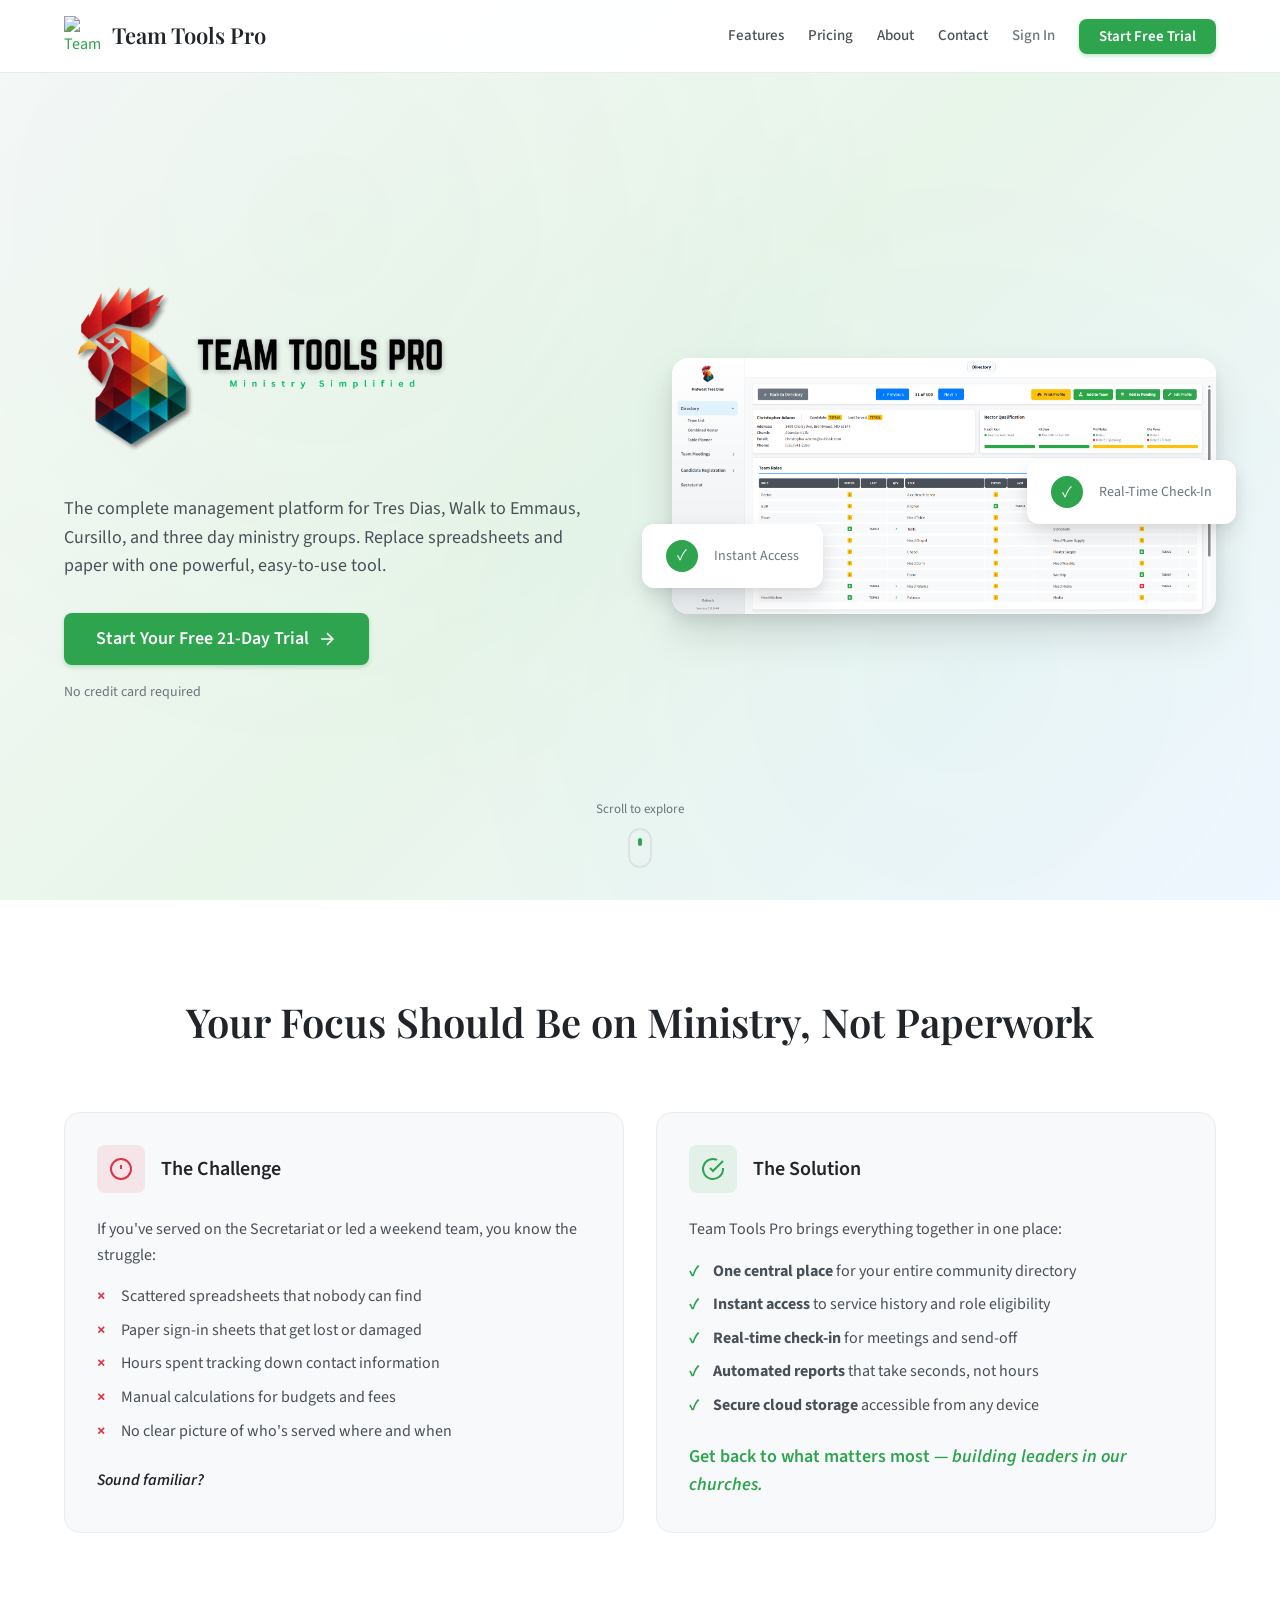
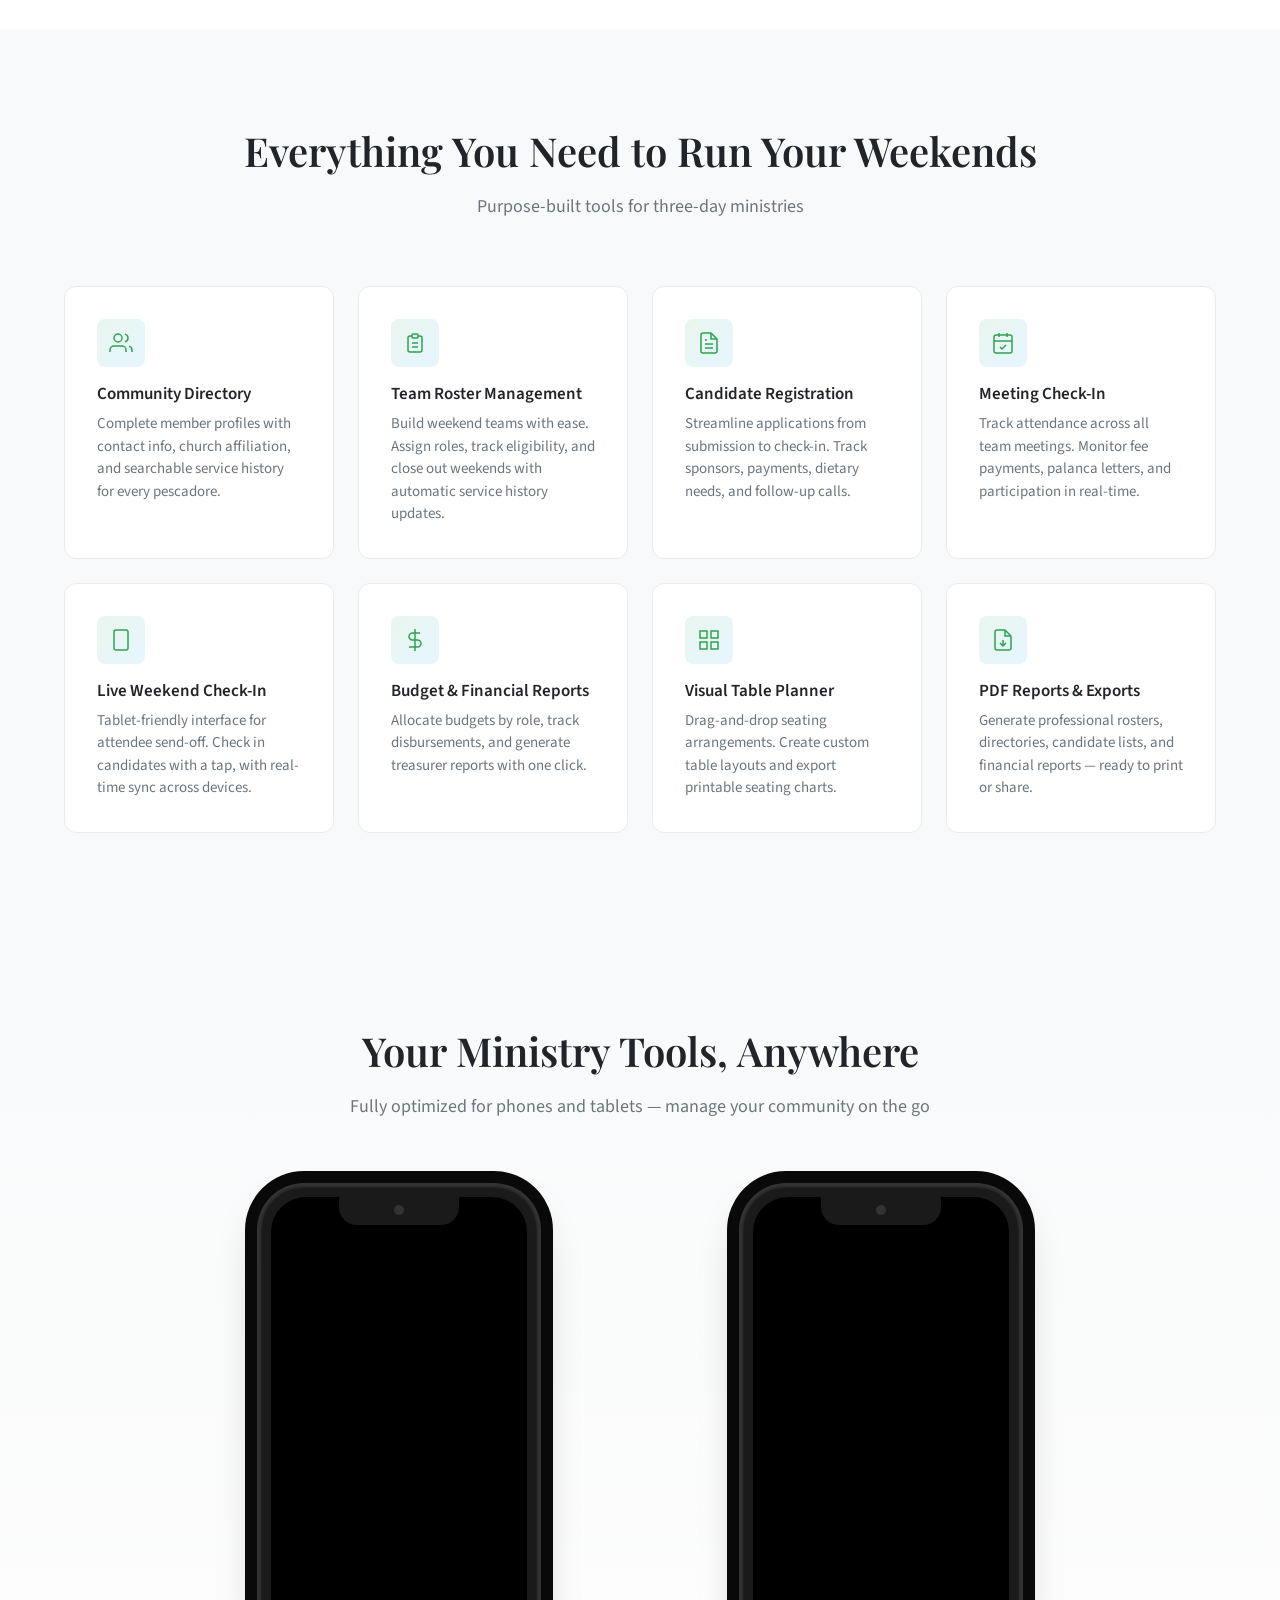
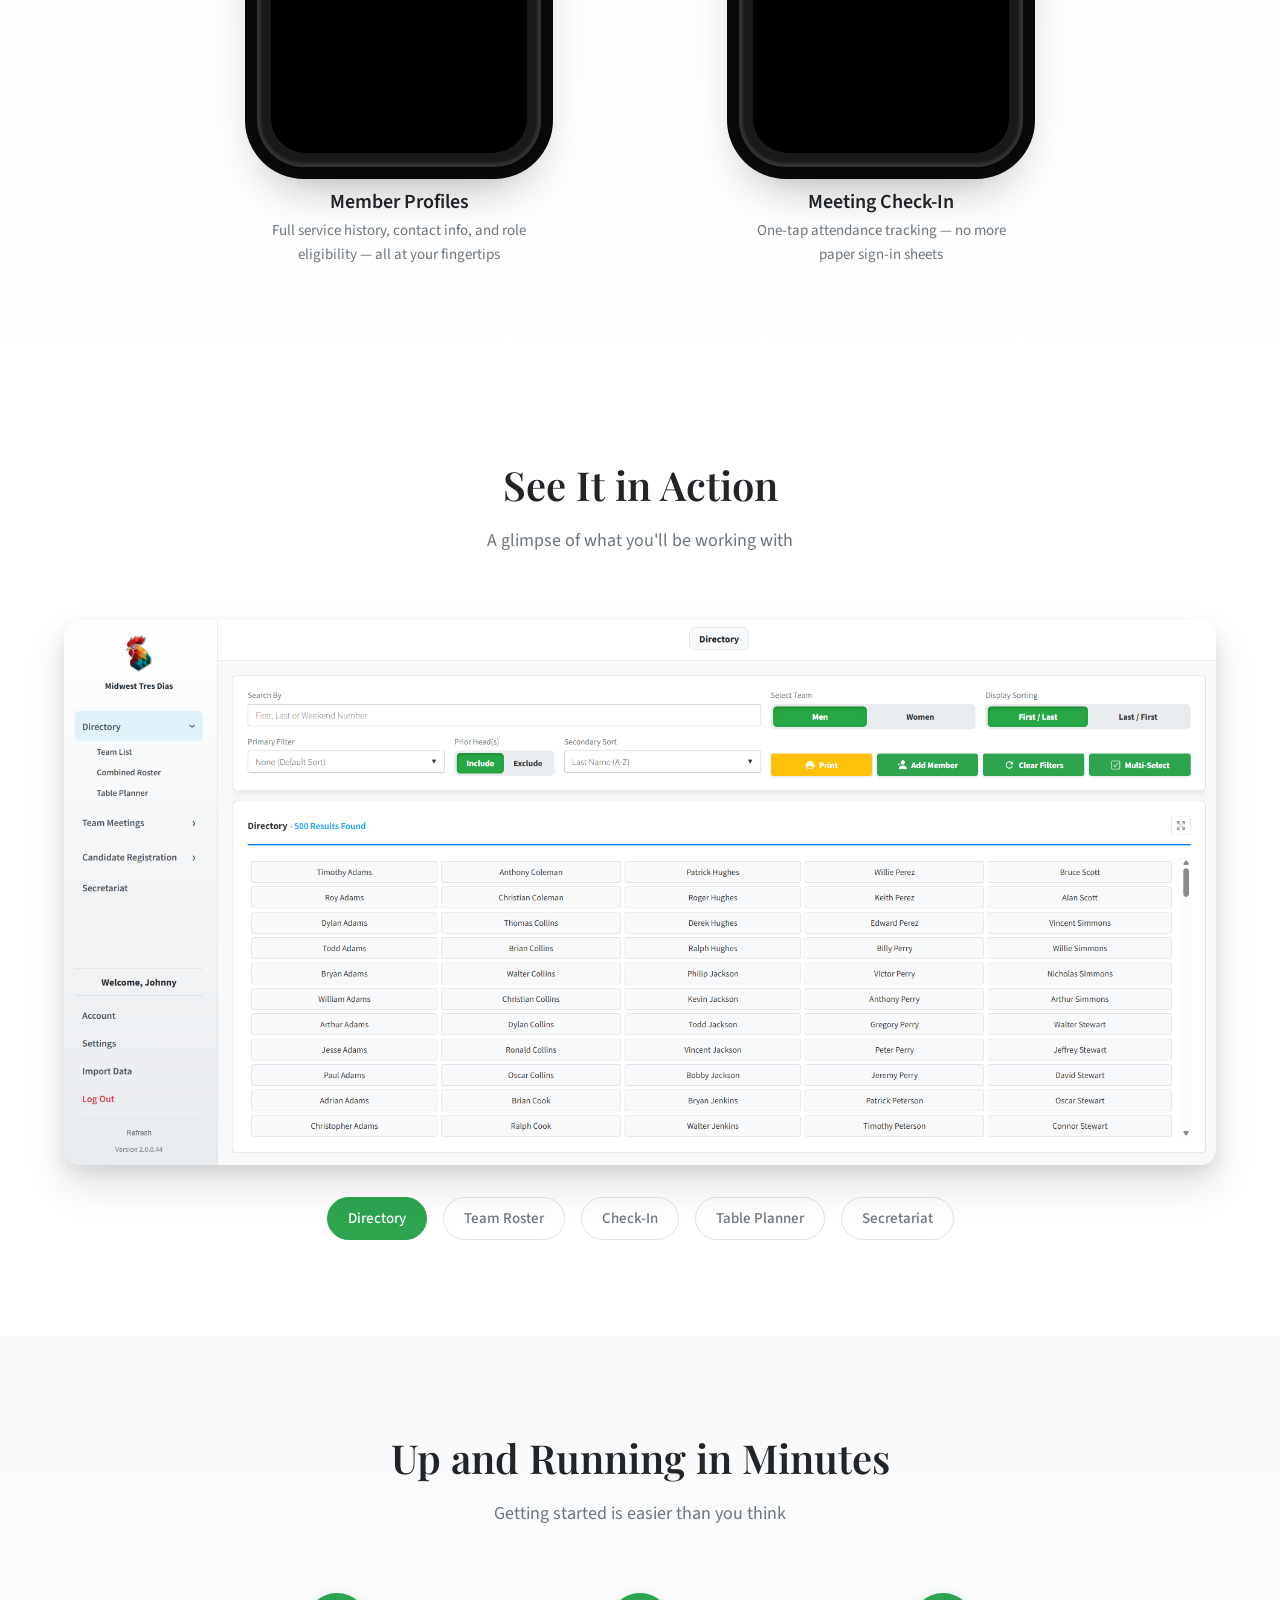
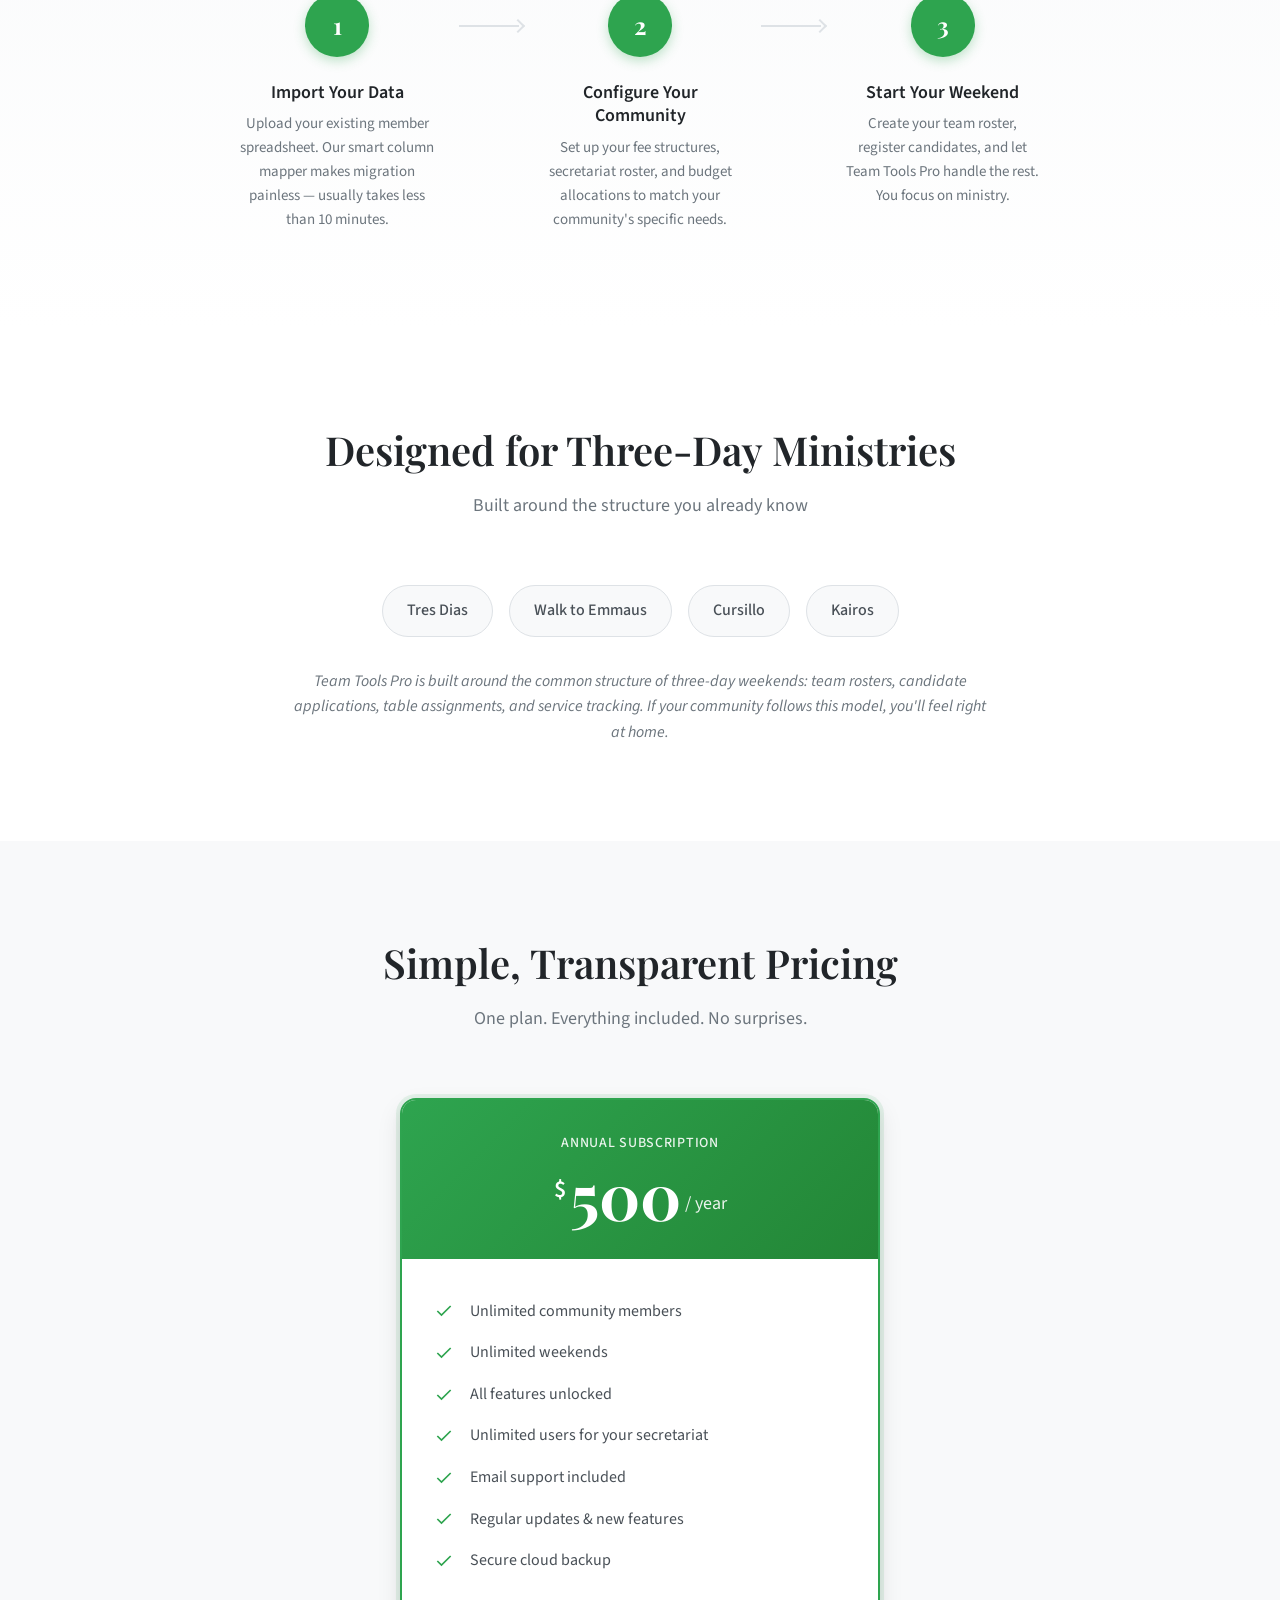
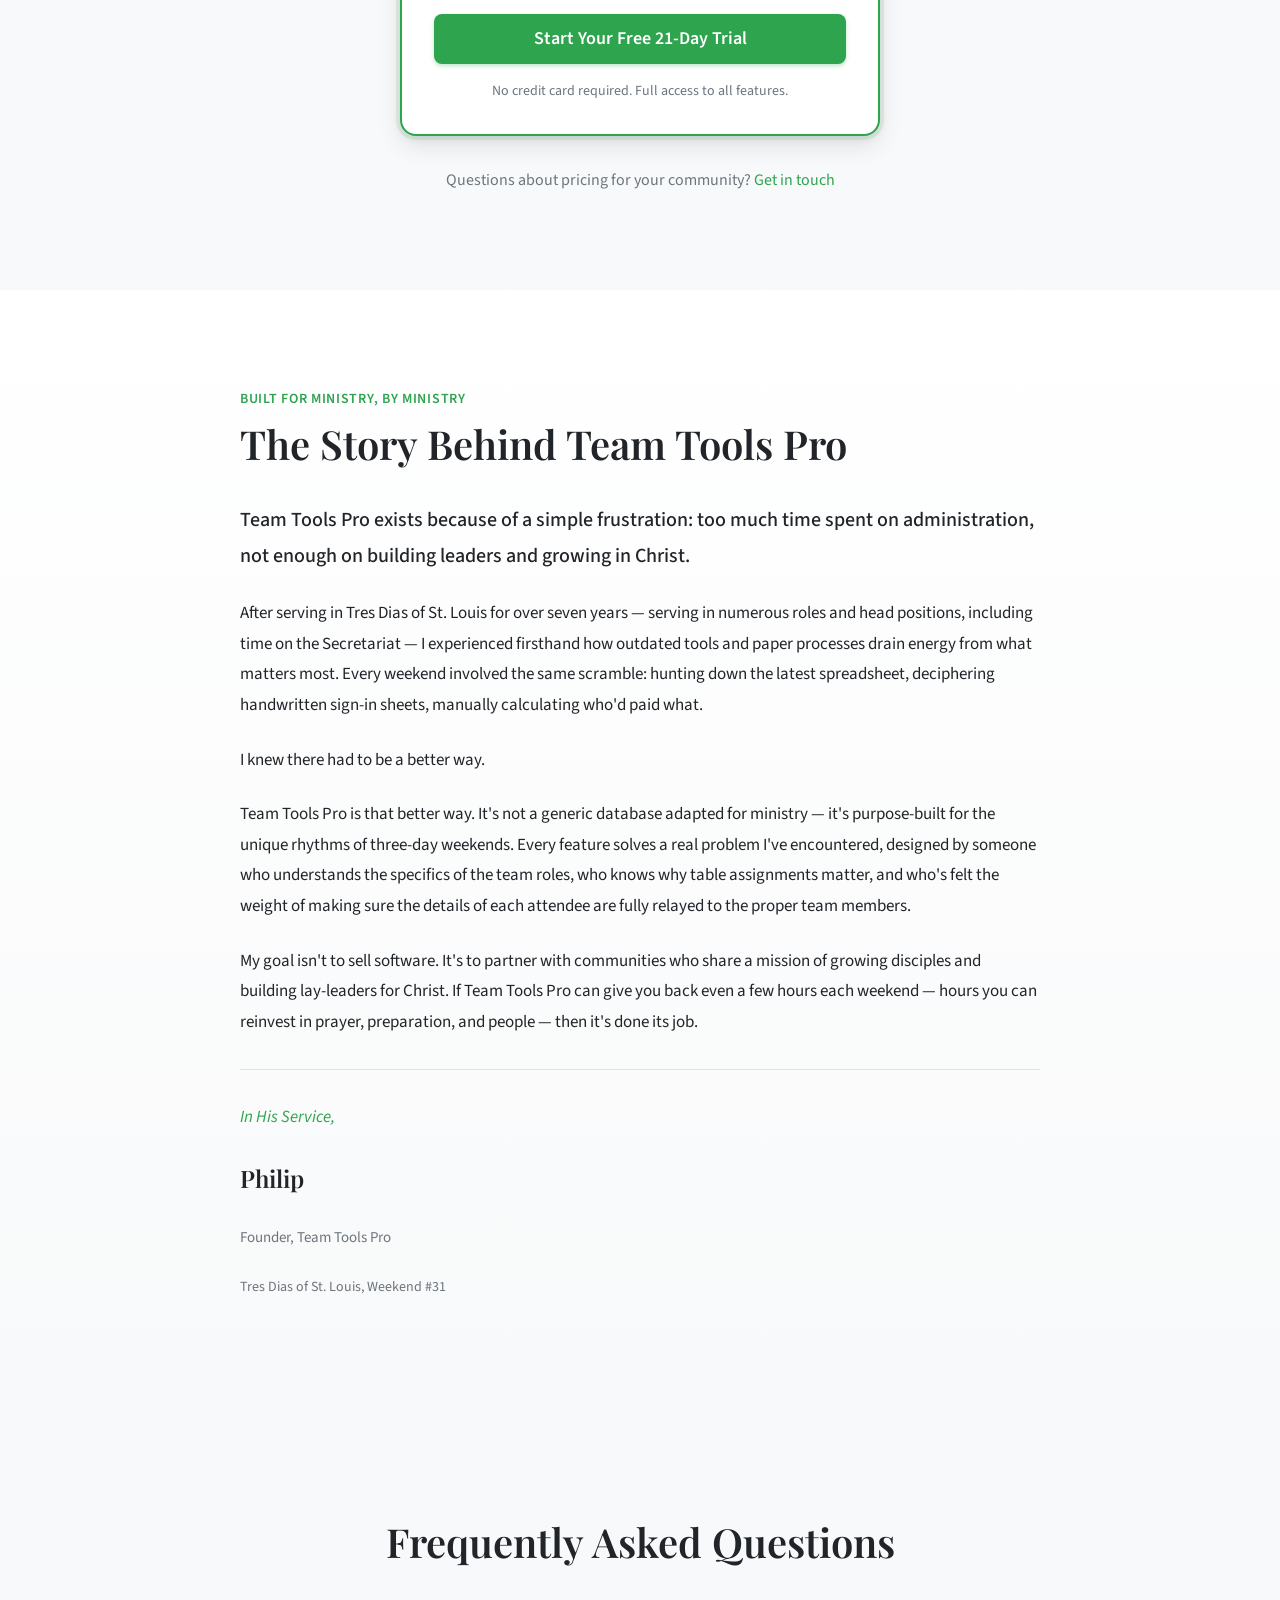
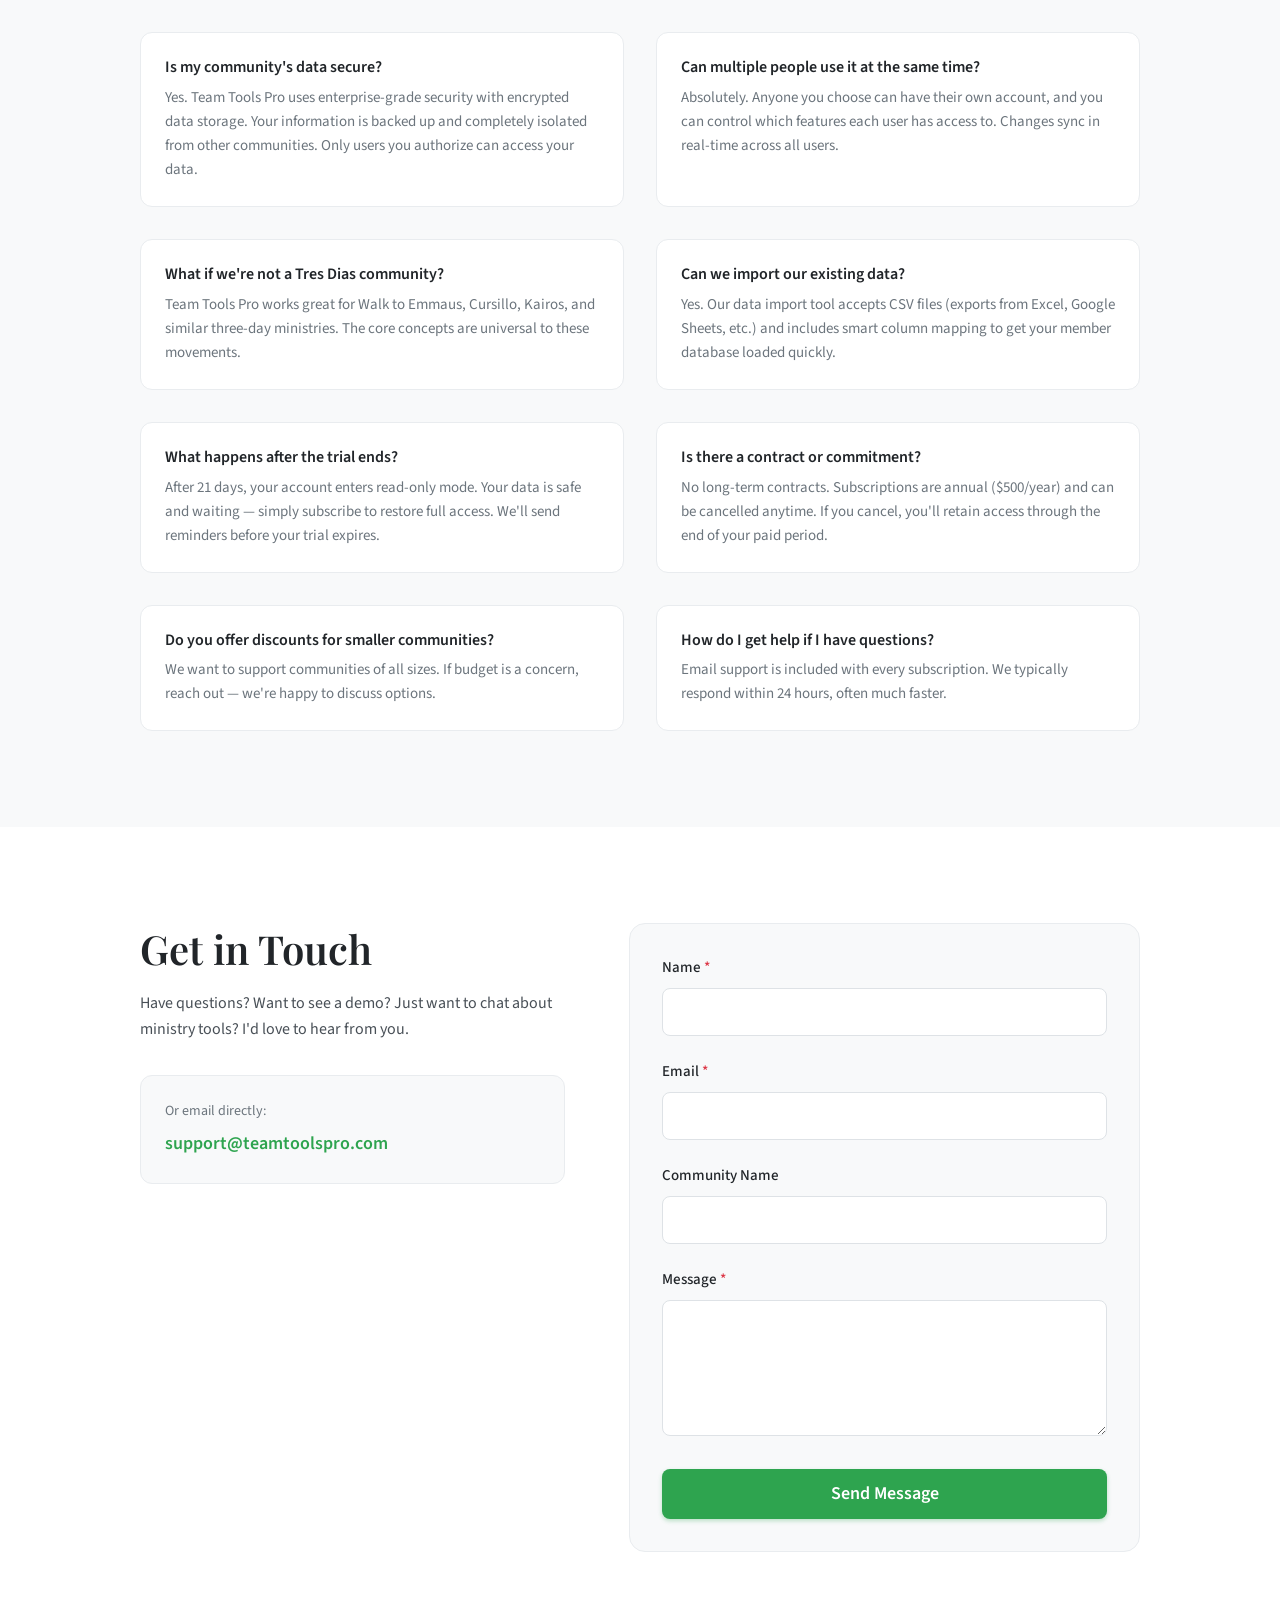
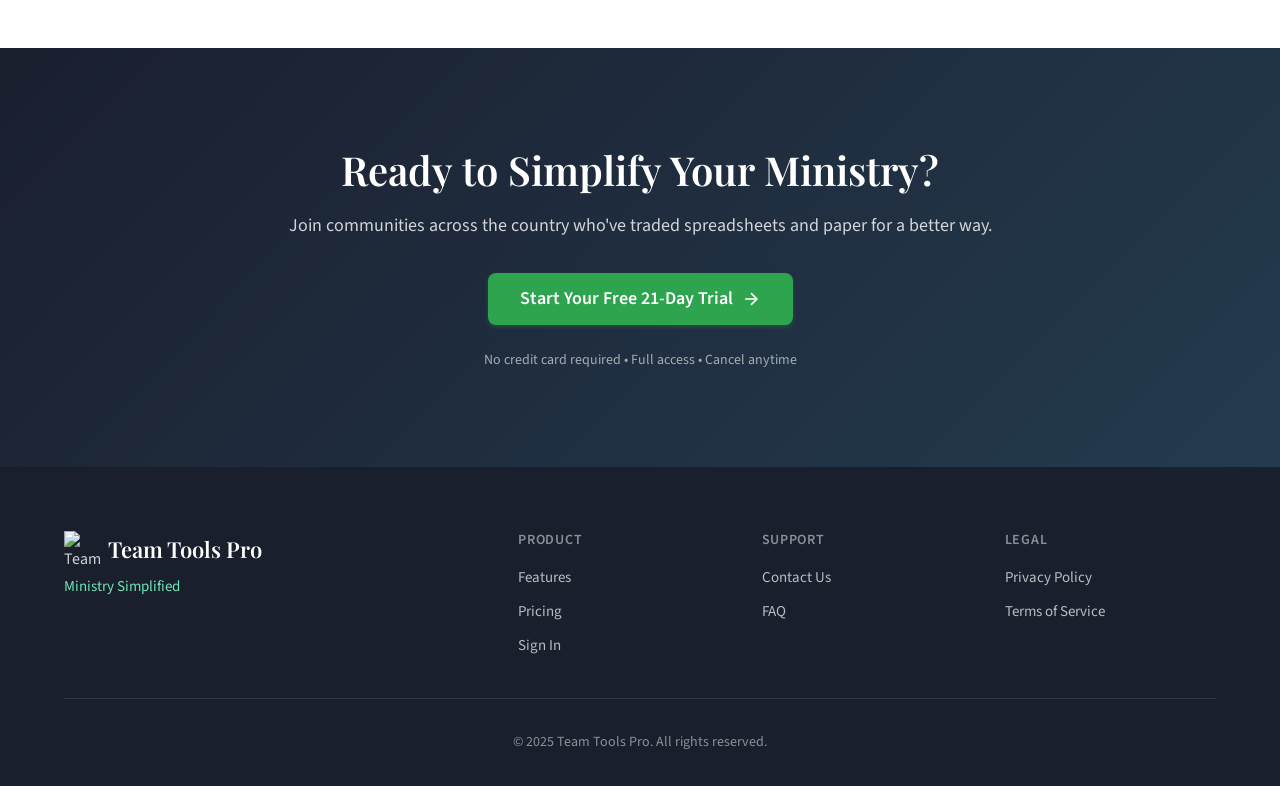
==== commit d665ded4: "updates" ====
--- a/index.html
+++ b/index.html
@@ -5,6 +5,15 @@
     <meta name="viewport" content="width=device-width, initial-scale=1.0">
     <title>Team Tools Pro | Management Software for Tres Dias, Emmaus & Cursillo</title>
     <meta name="description" content="The complete management platform for Tres Dias, Walk to Emmaus, Cursillo, and three-day retreat ministries. Replace spreadsheets with one powerful tool. Start your free 21-day trial.">
+    
+    <!-- Google Analytics -->
+    <script async src="https://www.googletagmanager.com/gtag/js?id=G-0280W3MDRW"></script>
+    <script>
+      window.dataLayer = window.dataLayer || [];
+      function gtag(){dataLayer.push(arguments);}
+      gtag('js', new Date());
+      gtag('config', 'G-0280W3MDRW');
+    </script>
     
     <!-- Fonts -->
     <link rel="preconnect" href="https://fonts.googleapis.com">
@@ -260,6 +269,52 @@
         </div>
     </section>
 
+    <!-- Mobile Showcase Section -->
+    <section class="mobile-showcase" id="mobile">
+        <div class="container">
+            <div class="section-header">
+                <h2 class="section-title">Your Ministry Tools, Anywhere</h2>
+                <p class="section-subtitle">Fully optimized for phones and tablets — manage your community on the go</p>
+            </div>
+            
+            <div class="mobile-showcase-grid">
+                <div class="phone-mockup-container">
+                    <div class="phone-mockup">
+                        <div class="phone-frame">
+                            <div class="phone-notch"></div>
+                            <div class="phone-screen">
+                                <video autoplay muted loop playsinline>
+                                    <source src="videos/directory_recording_mobile.mp4" type="video/mp4">
+                                </video>
+                            </div>
+                        </div>
+                    </div>
+                    <div class="phone-label">
+                        <h3>Member Profiles</h3>
+                        <p>Full service history, contact info, and role eligibility — all at your fingertips</p>
+                    </div>
+                </div>
+                
+                <div class="phone-mockup-container">
+                    <div class="phone-mockup">
+                        <div class="phone-frame">
+                            <div class="phone-notch"></div>
+                            <div class="phone-screen">
+                                <video autoplay muted loop playsinline>
+                                    <source src="videos/team_checkin_mobile.mp4" type="video/mp4">
+                                </video>
+                            </div>
+                        </div>
+                    </div>
+                    <div class="phone-label">
+                        <h3>Meeting Check-In</h3>
+                        <p>One-tap attendance tracking — no more paper sign-in sheets</p>
+                    </div>
+                </div>
+            </div>
+        </div>
+    </section>
+
     <!-- Screenshots Section -->
     <section class="screenshots" id="screenshots">
         <div class="container">
--- a/styles.css
+++ b/styles.css
@@ -699,6 +699,99 @@
     line-height: 1.5;
 }
 
+/* Mobile Showcase Section */
+.mobile-showcase {
+    padding: var(--space-4xl) 0;
+    background: linear-gradient(180deg, var(--bg) 0%, var(--bg-alt) 100%);
+}
+
+.mobile-showcase-grid {
+    display: grid;
+    grid-template-columns: repeat(2, 1fr);
+    gap: var(--space-3xl);
+    max-width: 900px;
+    margin: 0 auto;
+}
+
+.phone-mockup-container {
+    display: flex;
+    flex-direction: column;
+    align-items: center;
+    text-align: center;
+}
+
+.phone-mockup {
+    position: relative;
+    margin-bottom: var(--space-lg);
+}
+
+.phone-frame {
+    position: relative;
+    width: 280px;
+    height: 580px;
+    background: #1a1a1a;
+    border-radius: 45px;
+    padding: 12px;
+    box-shadow: 
+        0 0 0 2px #333,
+        0 25px 50px -12px rgba(0, 0, 0, 0.4),
+        0 0 0 14px #0a0a0a,
+        inset 0 0 2px 2px rgba(255, 255, 255, 0.1);
+}
+
+.phone-notch {
+    position: absolute;
+    top: 12px;
+    left: 50%;
+    transform: translateX(-50%);
+    width: 120px;
+    height: 28px;
+    background: #1a1a1a;
+    border-radius: 0 0 18px 18px;
+    z-index: 10;
+}
+
+.phone-notch::before {
+    content: '';
+    position: absolute;
+    top: 8px;
+    left: 50%;
+    transform: translateX(-50%);
+    width: 10px;
+    height: 10px;
+    background: #333;
+    border-radius: 50%;
+}
+
+.phone-screen {
+    width: 100%;
+    height: 100%;
+    background: #000;
+    border-radius: 35px;
+    overflow: hidden;
+}
+
+.phone-screen video {
+    width: 100%;
+    height: 100%;
+    object-fit: cover;
+    object-position: top;
+}
+
+.phone-label h3 {
+    font-family: var(--font-heading);
+    font-size: 1.25rem;
+    font-weight: 600;
+    color: var(--ink);
+    margin-bottom: var(--space-xs);
+}
+
+.phone-label p {
+    font-size: 0.9375rem;
+    color: var(--muted);
+    max-width: 280px;
+}
+
 /* Screenshots Section */
 .screenshots {
     padding: var(--space-4xl) 0;
@@ -1487,6 +1580,26 @@
         grid-template-columns: 1fr;
     }
     
+    .mobile-showcase-grid {
+        grid-template-columns: 1fr;
+        gap: var(--space-2xl);
+    }
+    
+    .phone-frame {
+        width: 240px;
+        height: 500px;
+        border-radius: 38px;
+    }
+    
+    .phone-notch {
+        width: 100px;
+        height: 24px;
+    }
+    
+    .phone-screen {
+        border-radius: 30px;
+    }
+    
     .steps {
         flex-direction: column;
         align-items: center;
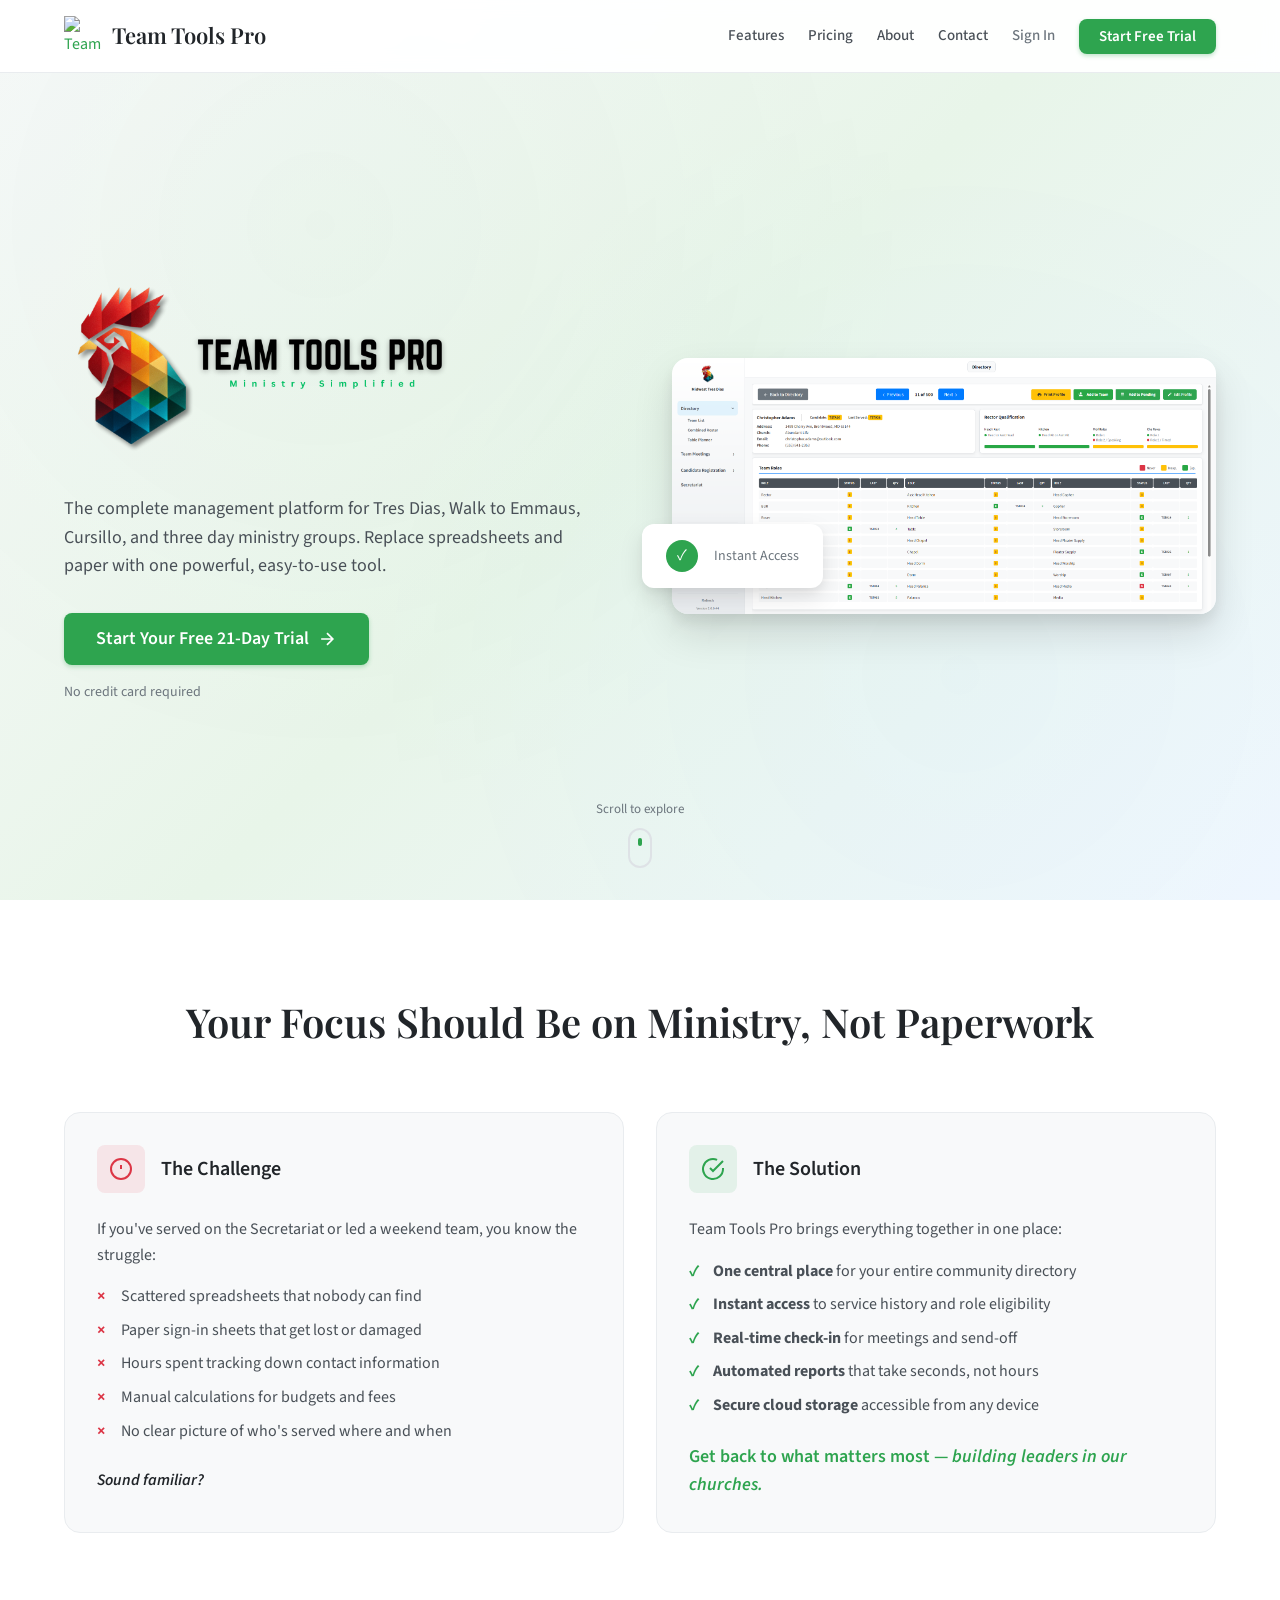
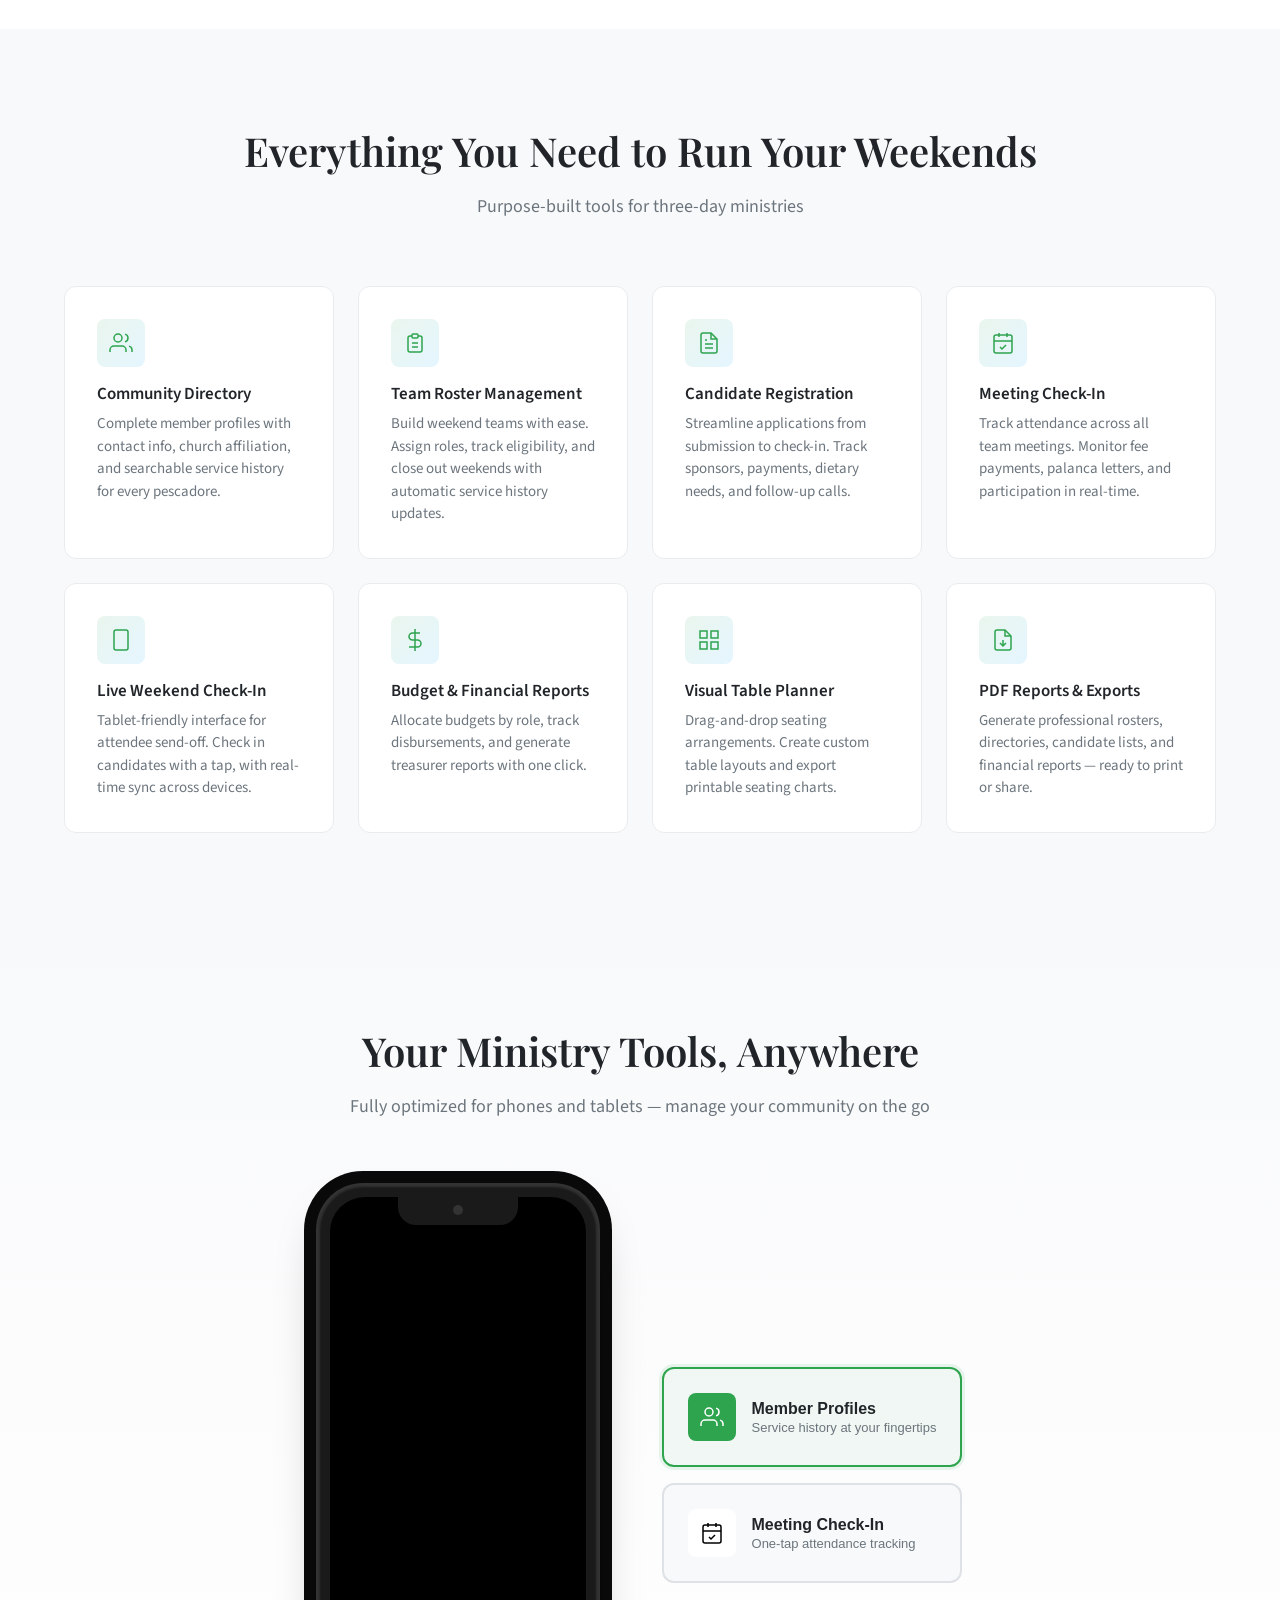
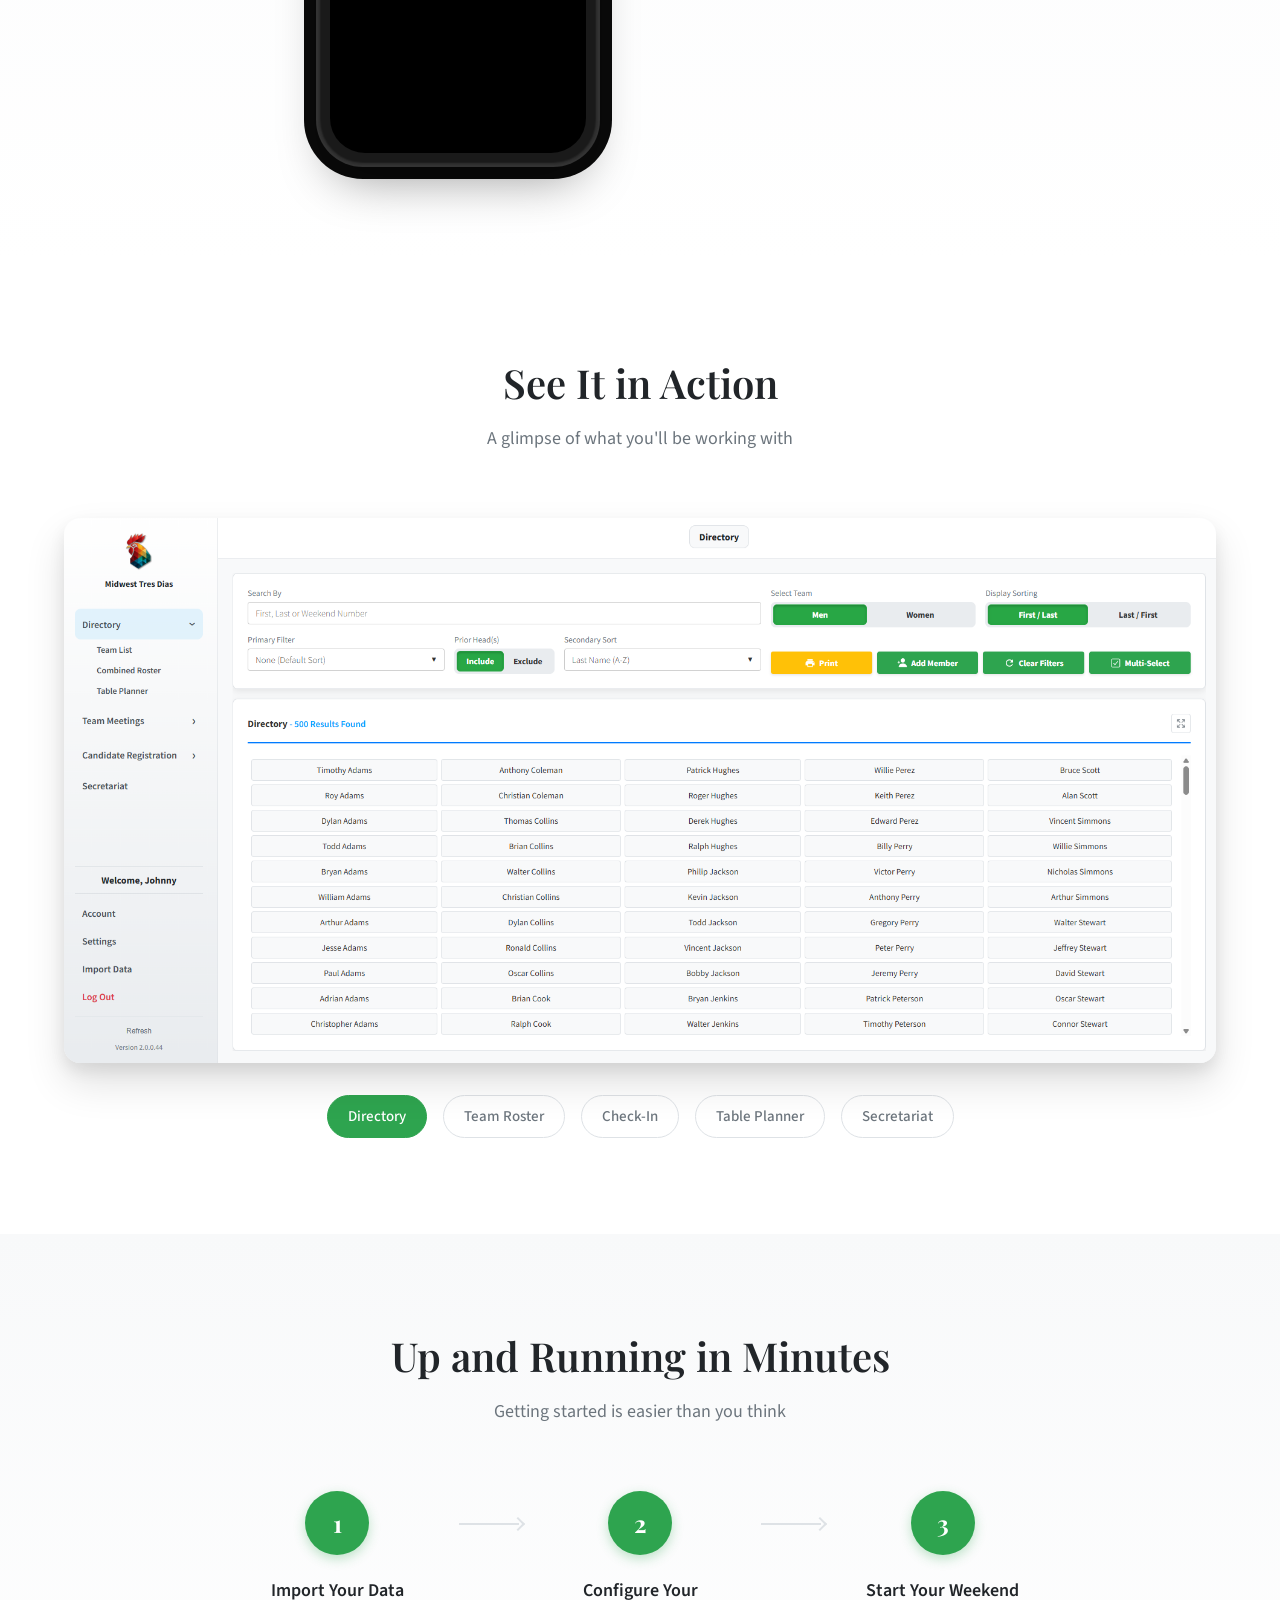
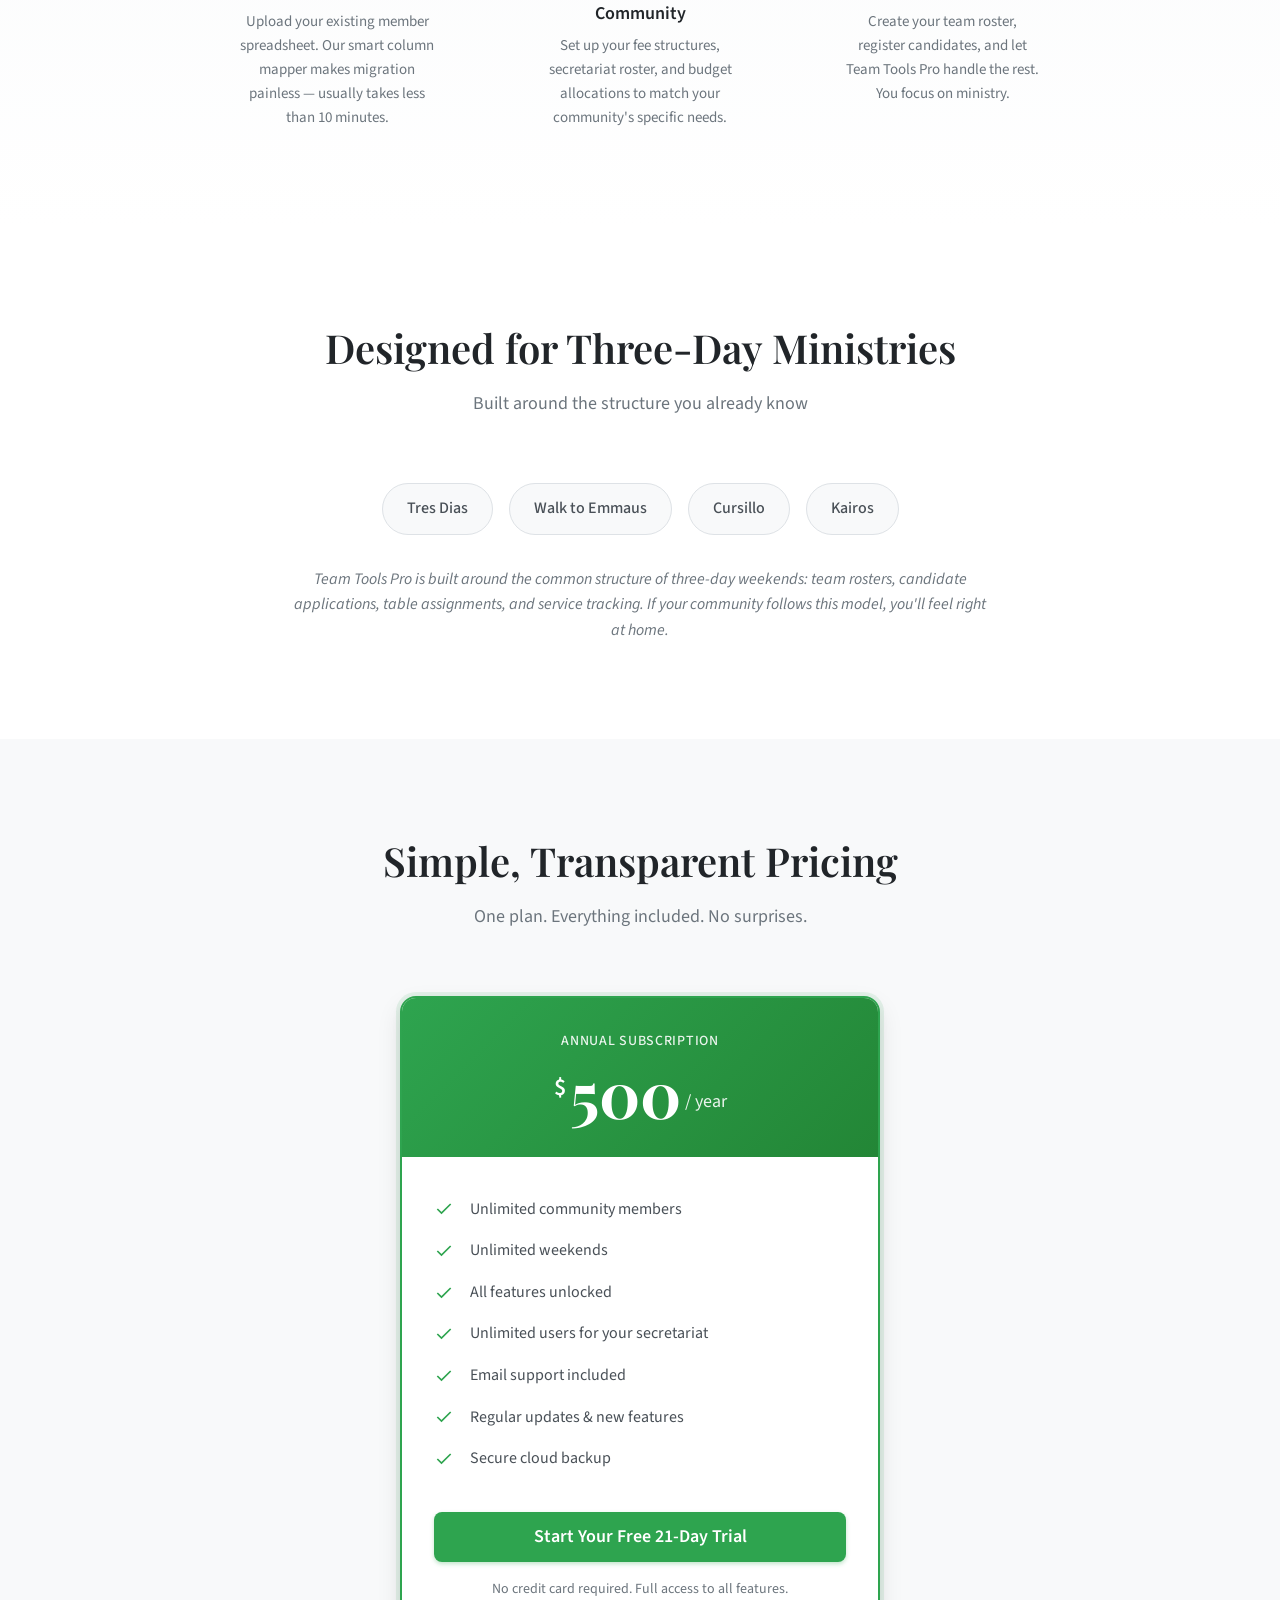
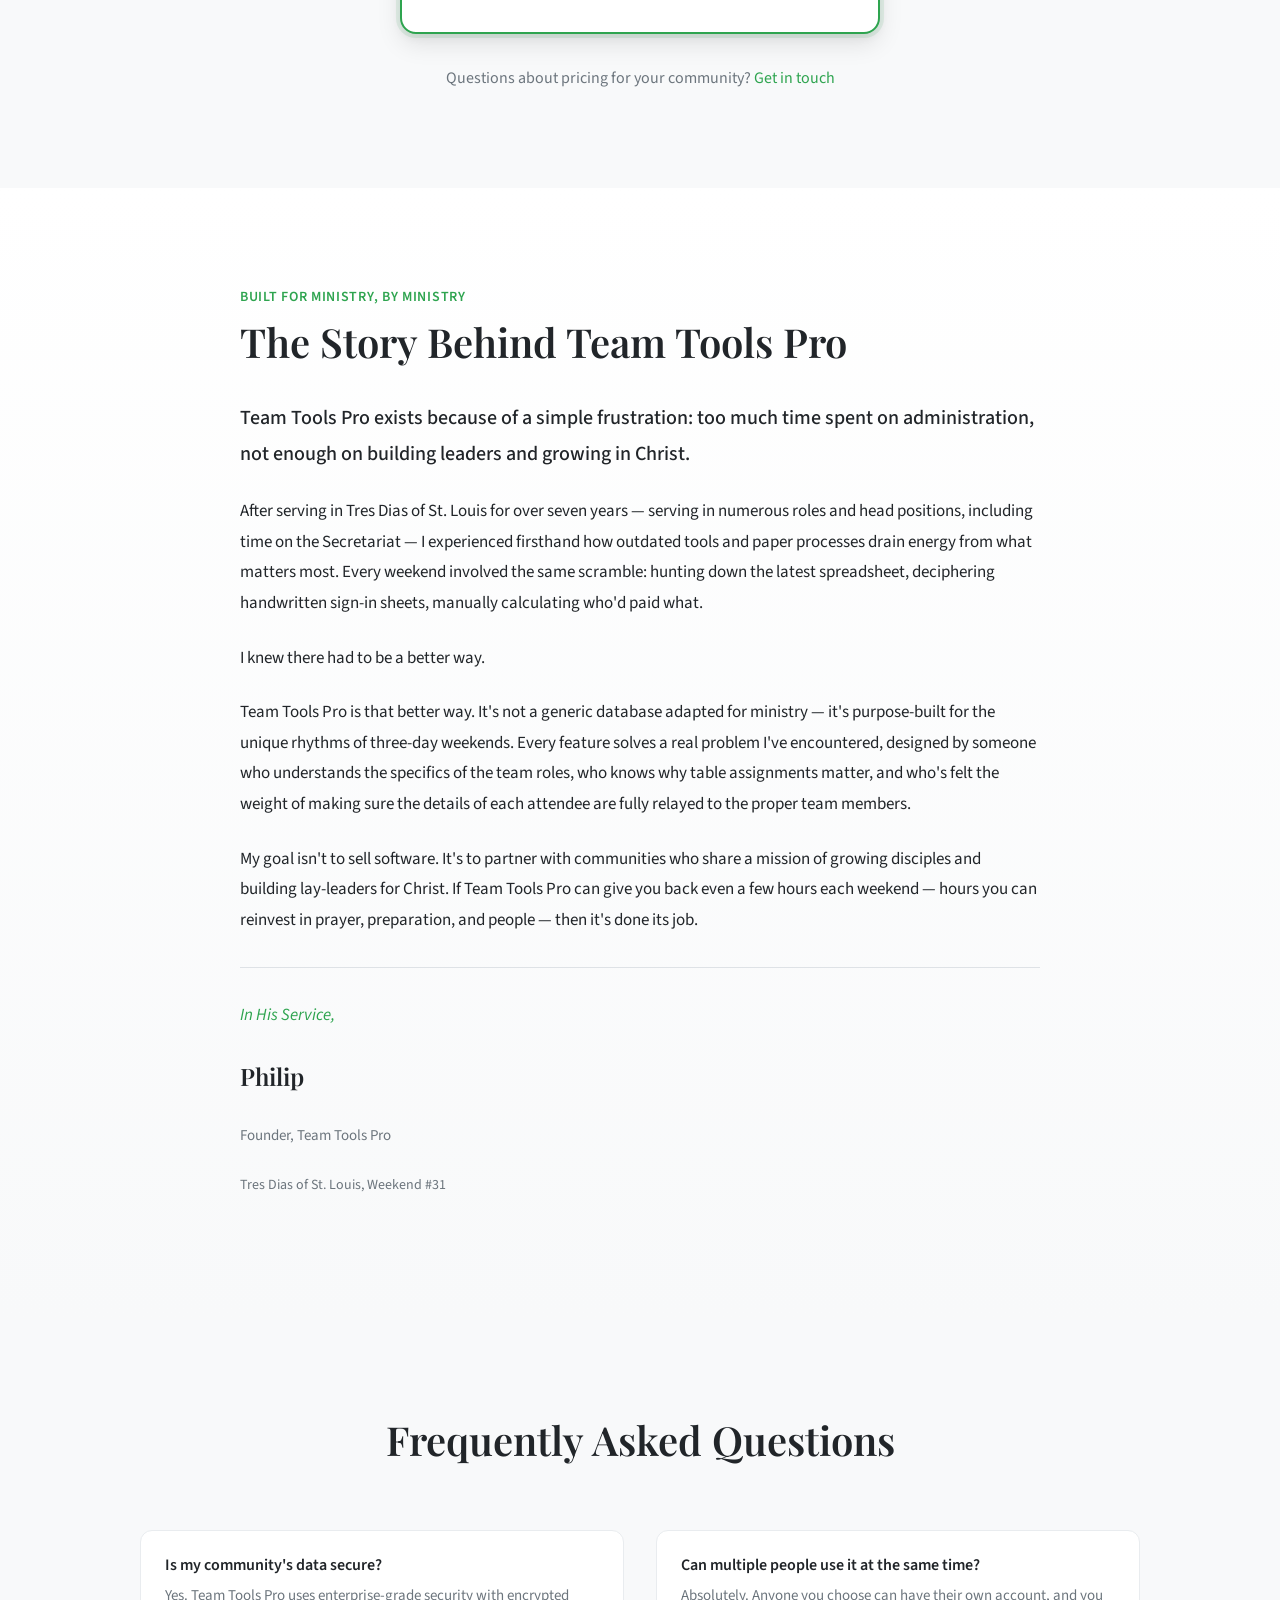
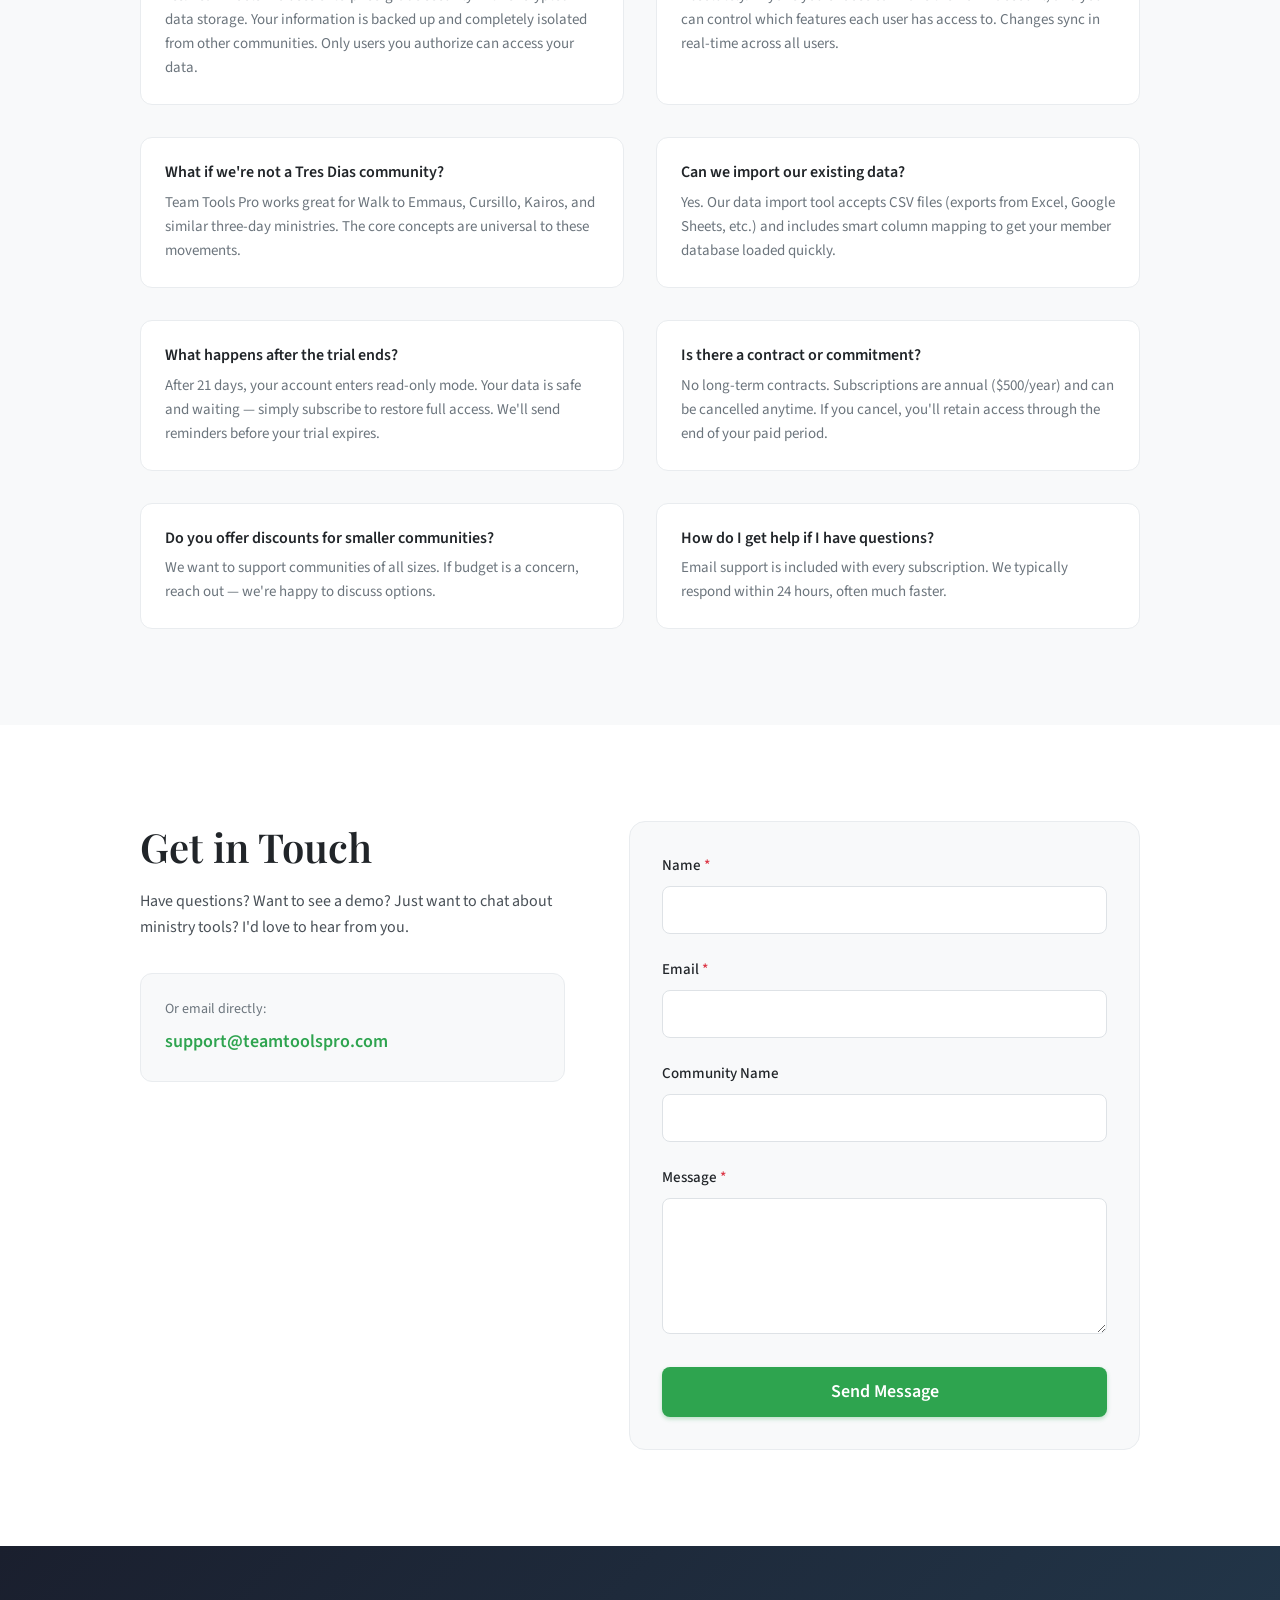
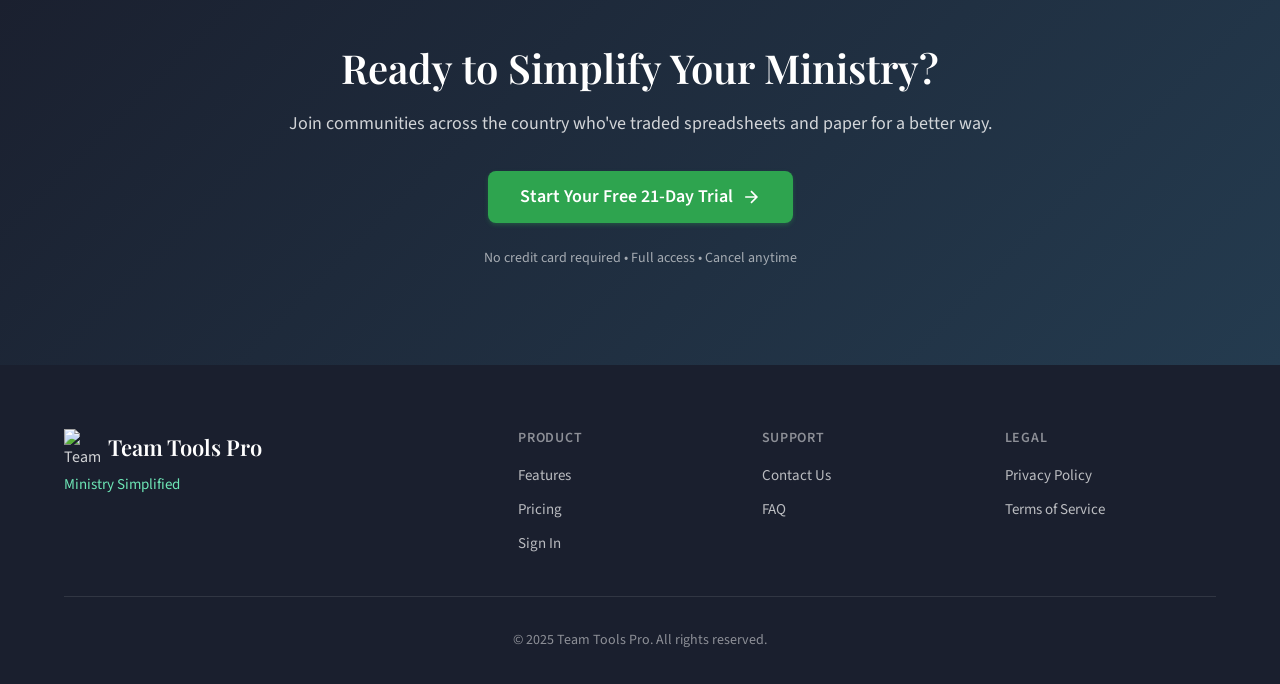
==== commit fa4f11df: "update" ====
--- a/index.html
+++ b/index.html
@@ -277,39 +277,50 @@
                 <p class="section-subtitle">Fully optimized for phones and tablets — manage your community on the go</p>
             </div>
             
-            <div class="mobile-showcase-grid">
-                <div class="phone-mockup-container">
-                    <div class="phone-mockup">
-                        <div class="phone-frame">
-                            <div class="phone-notch"></div>
-                            <div class="phone-screen">
-                                <video autoplay muted loop playsinline>
-                                    <source src="videos/directory_recording_mobile.mp4" type="video/mp4">
-                                </video>
-                            </div>
+            <div class="mobile-showcase-content">
+                <div class="phone-mockup">
+                    <div class="phone-frame">
+                        <div class="phone-notch"></div>
+                        <div class="phone-screen">
+                            <video id="phone-video-1" class="phone-video active" autoplay muted loop playsinline>
+                                <source src="videos/directory_recording_mobile.mp4" type="video/mp4">
+                            </video>
+                            <video id="phone-video-2" class="phone-video" muted loop playsinline>
+                                <source src="videos/team_checkin_mobile.mp4" type="video/mp4">
+                            </video>
                         </div>
                     </div>
-                    <div class="phone-label">
-                        <h3>Member Profiles</h3>
-                        <p>Full service history, contact info, and role eligibility — all at your fingertips</p>
-                    </div>
-                </div>
-                
-                <div class="phone-mockup-container">
-                    <div class="phone-mockup">
-                        <div class="phone-frame">
-                            <div class="phone-notch"></div>
-                            <div class="phone-screen">
-                                <video autoplay muted loop playsinline>
-                                    <source src="videos/team_checkin_mobile.mp4" type="video/mp4">
-                                </video>
-                            </div>
-                        </div>
-                    </div>
-                    <div class="phone-label">
-                        <h3>Meeting Check-In</h3>
-                        <p>One-tap attendance tracking — no more paper sign-in sheets</p>
-                    </div>
+                </div>
+                
+                <div class="phone-toggle-container">
+                    <button class="phone-toggle-btn active" data-video="1">
+                        <span class="toggle-icon">
+                            <svg viewBox="0 0 24 24" fill="none" stroke="currentColor" stroke-width="1.5">
+                                <path d="M17 21v-2a4 4 0 0 0-4-4H5a4 4 0 0 0-4 4v2"/>
+                                <circle cx="9" cy="7" r="4"/>
+                                <path d="M23 21v-2a4 4 0 0 0-3-3.87M16 3.13a4 4 0 0 1 0 7.75"/>
+                            </svg>
+                        </span>
+                        <span class="toggle-text">
+                            <strong>Member Profiles</strong>
+                            <small>Service history at your fingertips</small>
+                        </span>
+                    </button>
+                    <button class="phone-toggle-btn" data-video="2">
+                        <span class="toggle-icon">
+                            <svg viewBox="0 0 24 24" fill="none" stroke="currentColor" stroke-width="1.5">
+                                <rect x="3" y="4" width="18" height="18" rx="2" ry="2"/>
+                                <line x1="16" y1="2" x2="16" y2="6"/>
+                                <line x1="8" y1="2" x2="8" y2="6"/>
+                                <line x1="3" y1="10" x2="21" y2="10"/>
+                                <path d="M9 16l2 2 4-4"/>
+                            </svg>
+                        </span>
+                        <span class="toggle-text">
+                            <strong>Meeting Check-In</strong>
+                            <small>One-tap attendance tracking</small>
+                        </span>
+                    </button>
                 </div>
             </div>
         </div>
--- a/styles.css
+++ b/styles.css
@@ -705,24 +705,18 @@
     background: linear-gradient(180deg, var(--bg) 0%, var(--bg-alt) 100%);
 }
 
-.mobile-showcase-grid {
-    display: grid;
-    grid-template-columns: repeat(2, 1fr);
+.mobile-showcase-content {
+    display: flex;
+    align-items: center;
+    justify-content: center;
     gap: var(--space-3xl);
     max-width: 900px;
     margin: 0 auto;
 }
 
-.phone-mockup-container {
-    display: flex;
-    flex-direction: column;
-    align-items: center;
-    text-align: center;
-}
-
 .phone-mockup {
     position: relative;
-    margin-bottom: var(--space-lg);
+    flex-shrink: 0;
 }
 
 .phone-frame {
@@ -764,6 +758,7 @@
 }
 
 .phone-screen {
+    position: relative;
     width: 100%;
     height: 100%;
     background: #000;
@@ -771,25 +766,89 @@
     overflow: hidden;
 }
 
-.phone-screen video {
+.phone-video {
+    position: absolute;
+    top: 0;
+    left: 0;
     width: 100%;
     height: 100%;
     object-fit: cover;
     object-position: top;
-}
-
-.phone-label h3 {
-    font-family: var(--font-heading);
-    font-size: 1.25rem;
-    font-weight: 600;
+    opacity: 0;
+    transition: opacity 0.5s ease;
+}
+
+.phone-video.active {
+    opacity: 1;
+}
+
+.phone-toggle-container {
+    display: flex;
+    flex-direction: column;
+    gap: var(--space-md);
+}
+
+.phone-toggle-btn {
+    display: flex;
+    align-items: center;
+    gap: var(--space-md);
+    padding: var(--space-lg);
+    background: var(--bg);
+    border: 2px solid var(--border);
+    border-radius: var(--radius-lg);
+    cursor: pointer;
+    transition: all var(--transition-base);
+    text-align: left;
+    min-width: 280px;
+}
+
+.phone-toggle-btn:hover {
+    border-color: var(--primary-light);
+    background: var(--bg-alt);
+}
+
+.phone-toggle-btn.active {
+    border-color: var(--primary);
+    background: rgba(46, 164, 79, 0.05);
+    box-shadow: 0 0 0 3px rgba(46, 164, 79, 0.1);
+}
+
+.toggle-icon {
+    width: 48px;
+    height: 48px;
+    background: var(--bg-alt);
+    border-radius: var(--radius-md);
+    display: flex;
+    align-items: center;
+    justify-content: center;
+    flex-shrink: 0;
+    transition: all var(--transition-base);
+}
+
+.phone-toggle-btn.active .toggle-icon {
+    background: var(--primary);
+    color: white;
+}
+
+.toggle-icon svg {
+    width: 24px;
+    height: 24px;
+}
+
+.toggle-text {
+    display: flex;
+    flex-direction: column;
+    gap: 2px;
+}
+
+.toggle-text strong {
+    font-size: 1rem;
     color: var(--ink);
-    margin-bottom: var(--space-xs);
-}
-
-.phone-label p {
-    font-size: 0.9375rem;
+}
+
+.toggle-text small {
+    font-size: 0.8125rem;
     color: var(--muted);
-    max-width: 280px;
 }
 
 /* Screenshots Section */
@@ -1580,9 +1639,9 @@
         grid-template-columns: 1fr;
     }
     
-    .mobile-showcase-grid {
-        grid-template-columns: 1fr;
-        gap: var(--space-2xl);
+    .mobile-showcase-content {
+        flex-direction: column;
+        gap: var(--space-xl);
     }
     
     .phone-frame {
@@ -1598,6 +1657,18 @@
     
     .phone-screen {
         border-radius: 30px;
+    }
+    
+    .phone-toggle-container {
+        flex-direction: row;
+        flex-wrap: wrap;
+        justify-content: center;
+    }
+    
+    .phone-toggle-btn {
+        min-width: auto;
+        flex: 1;
+        max-width: 200px;
     }
     
     .steps {
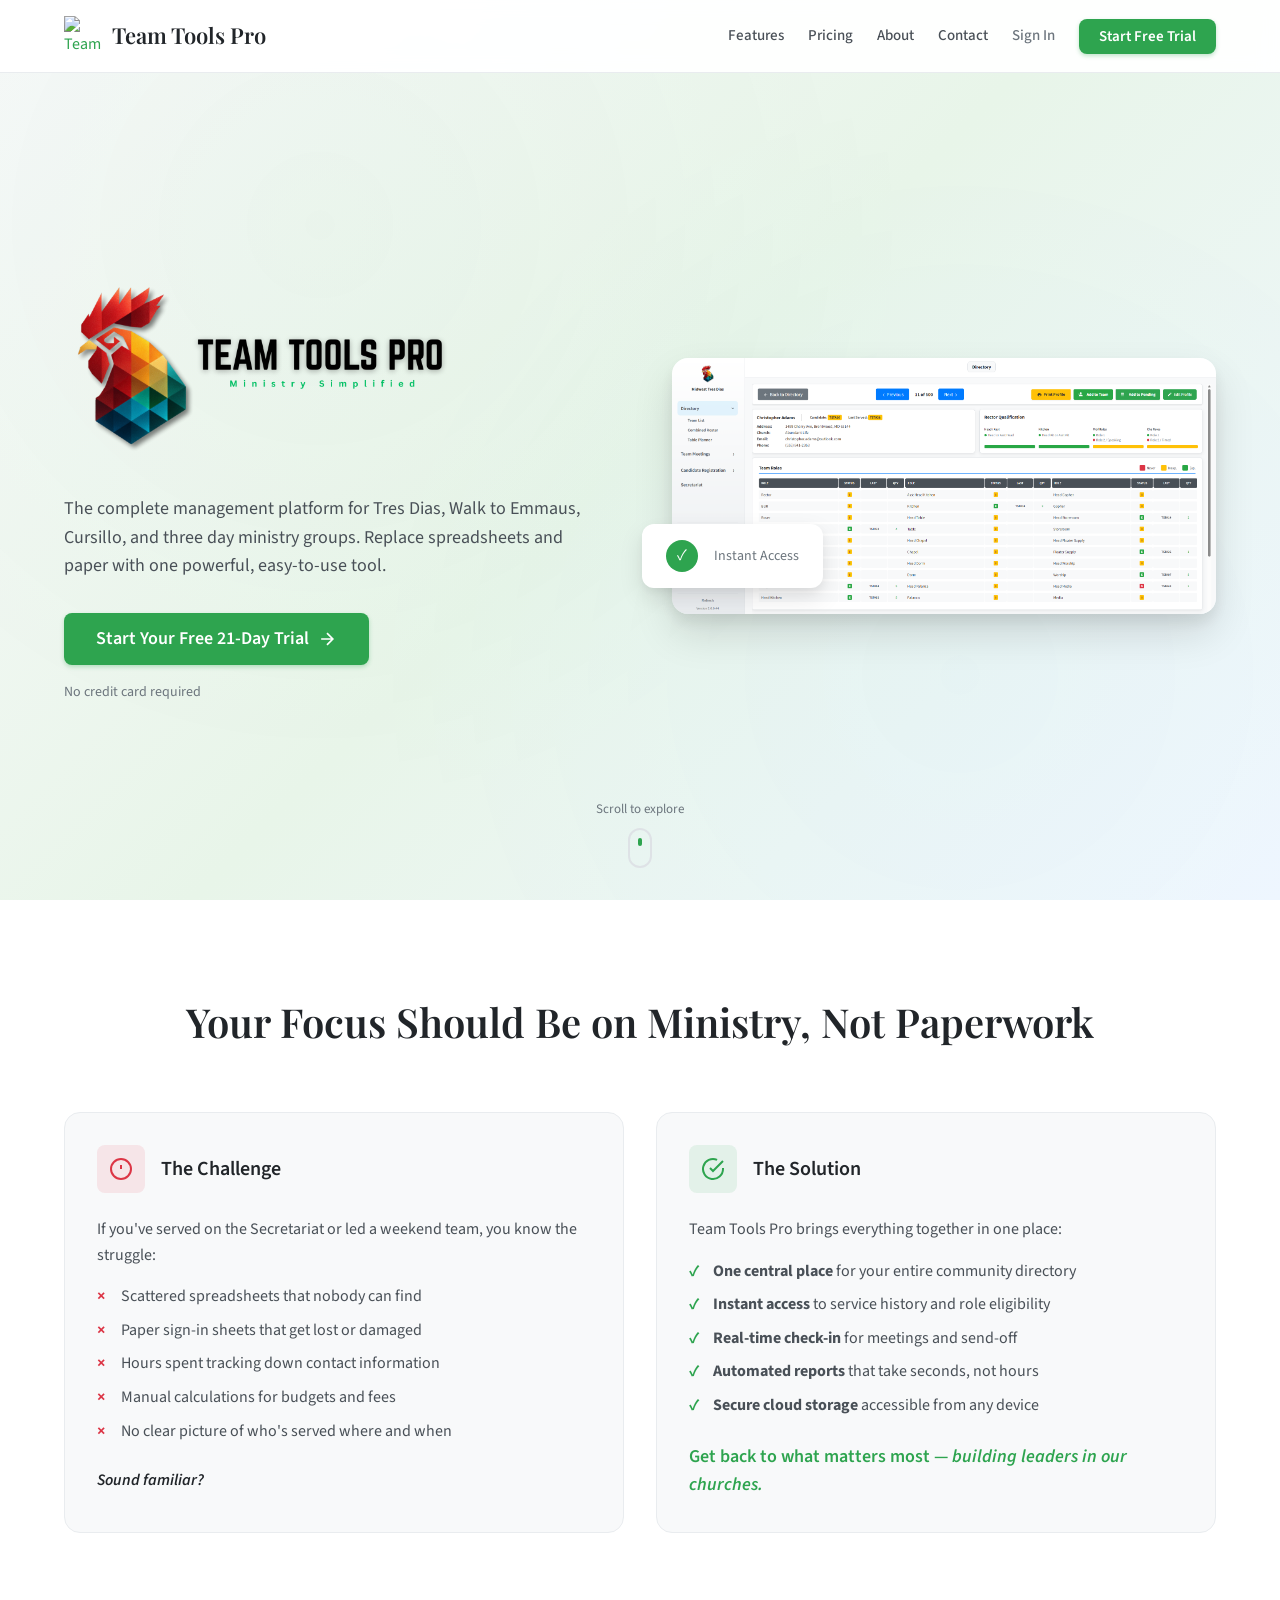
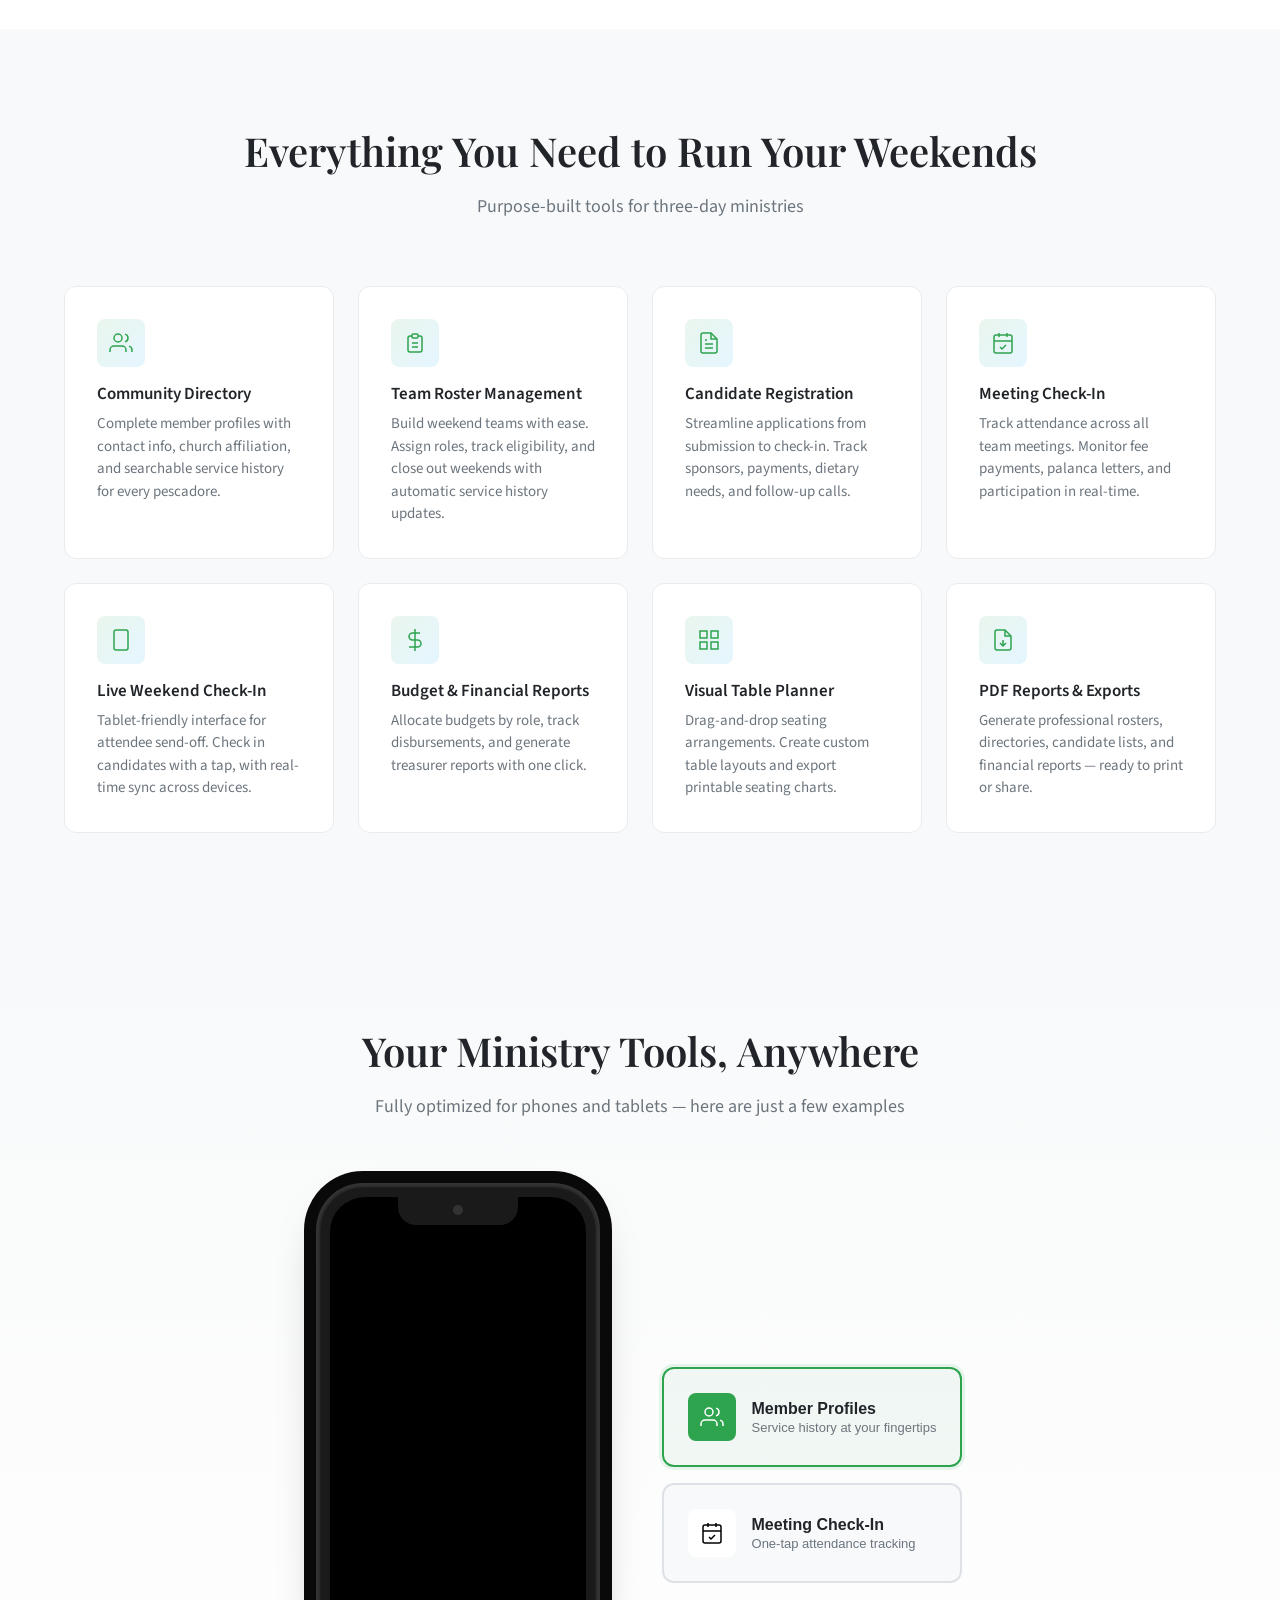
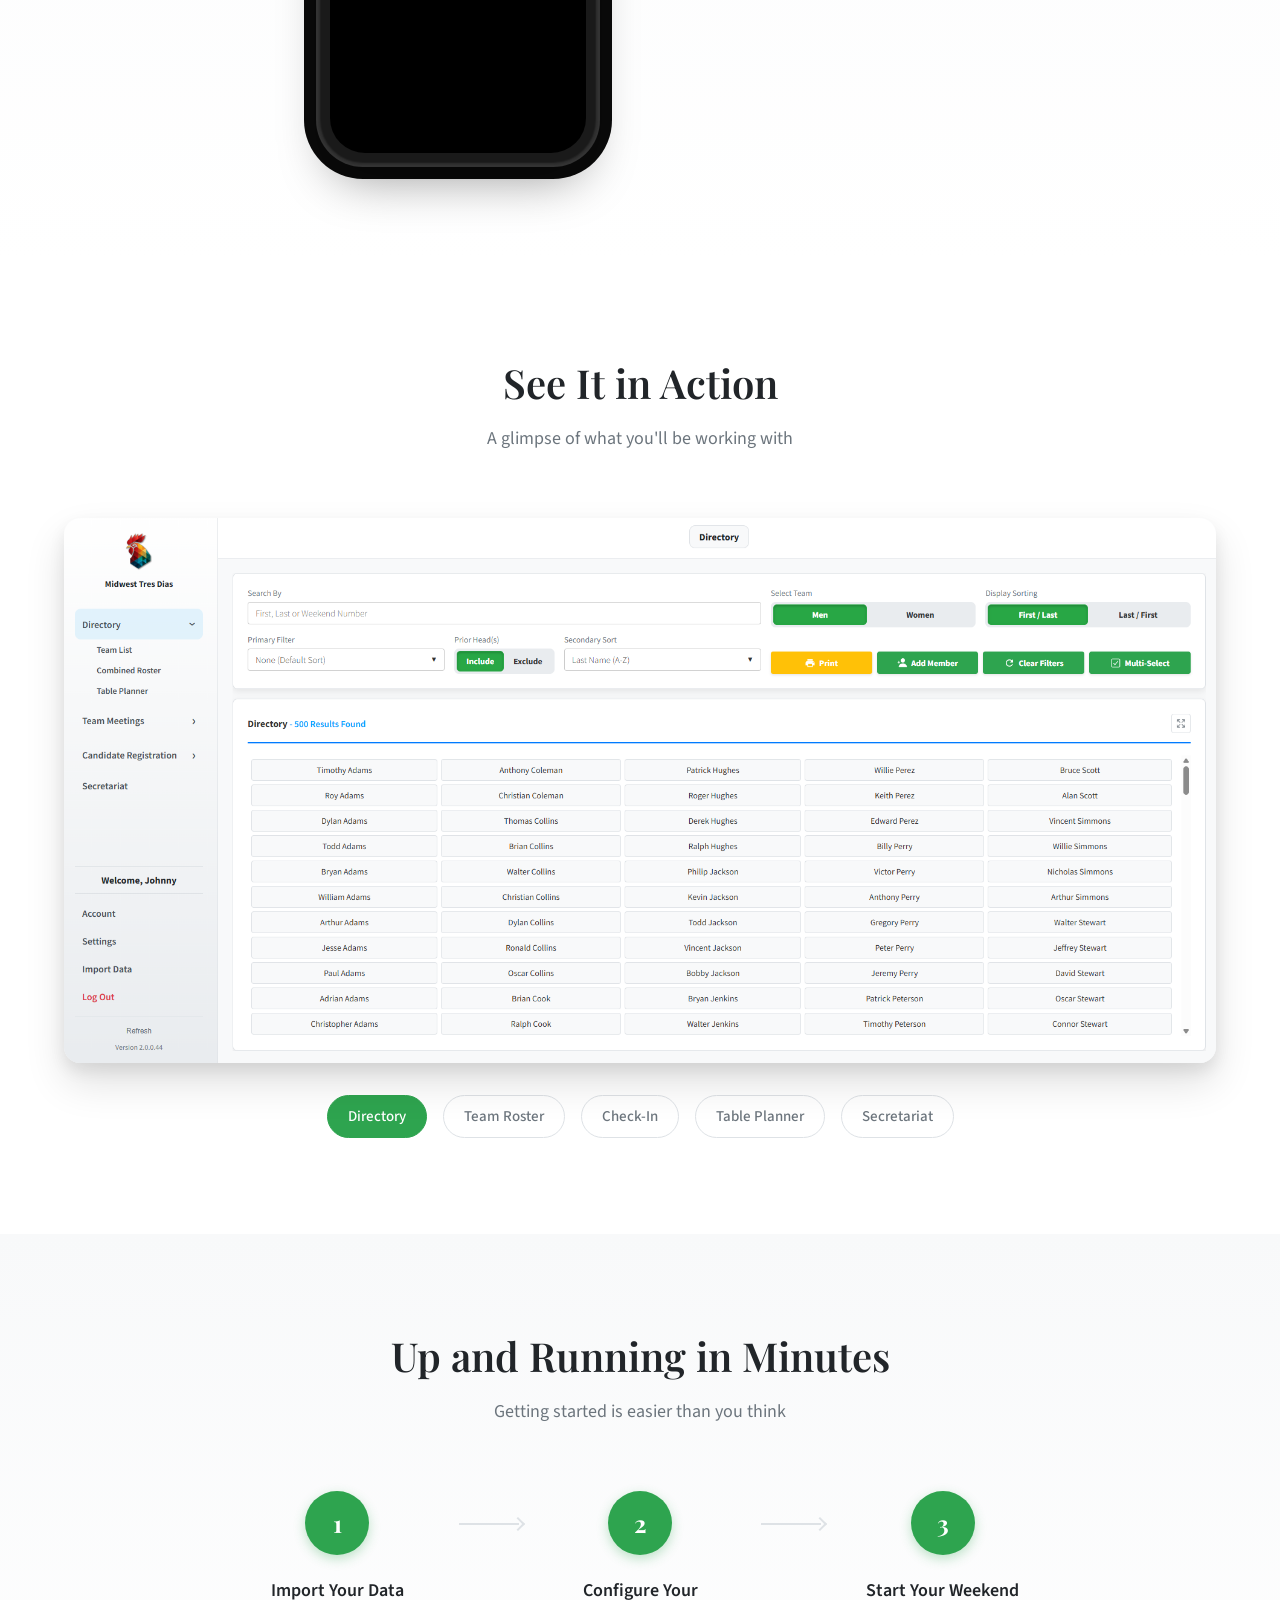
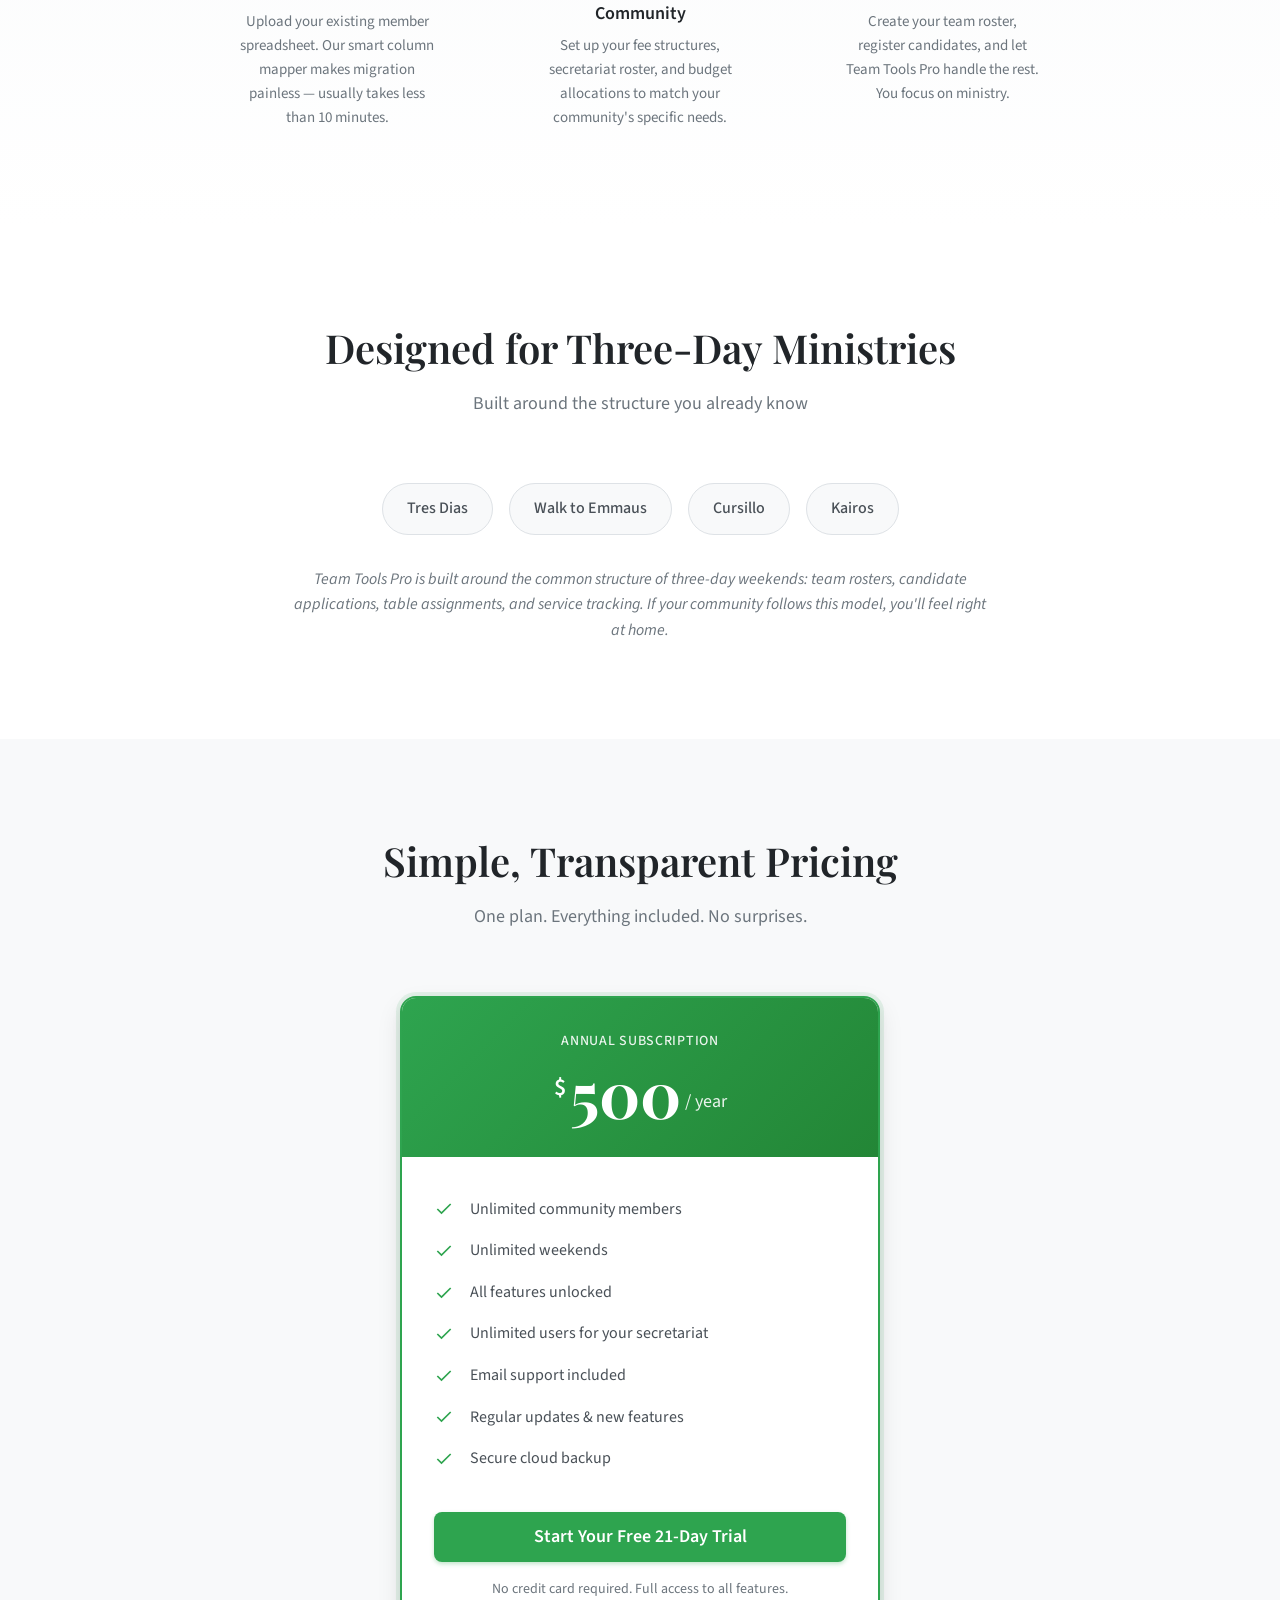
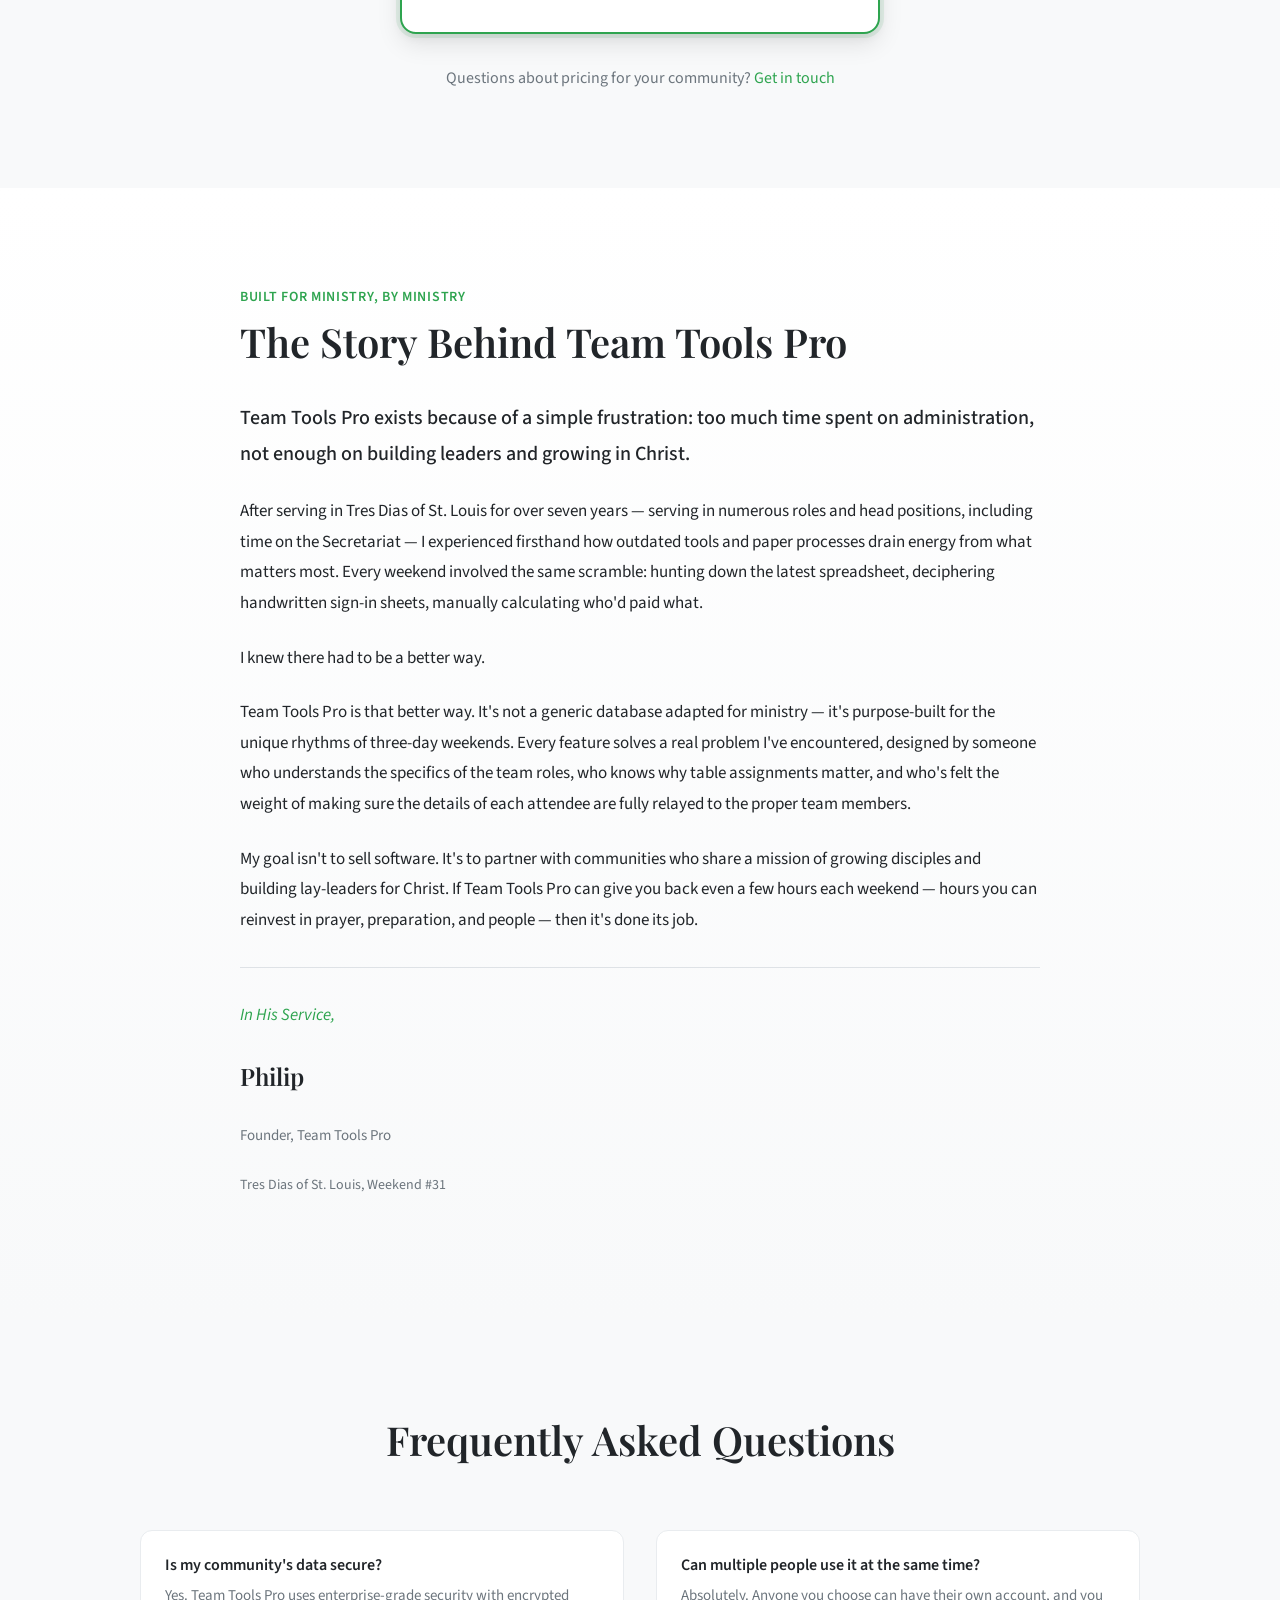
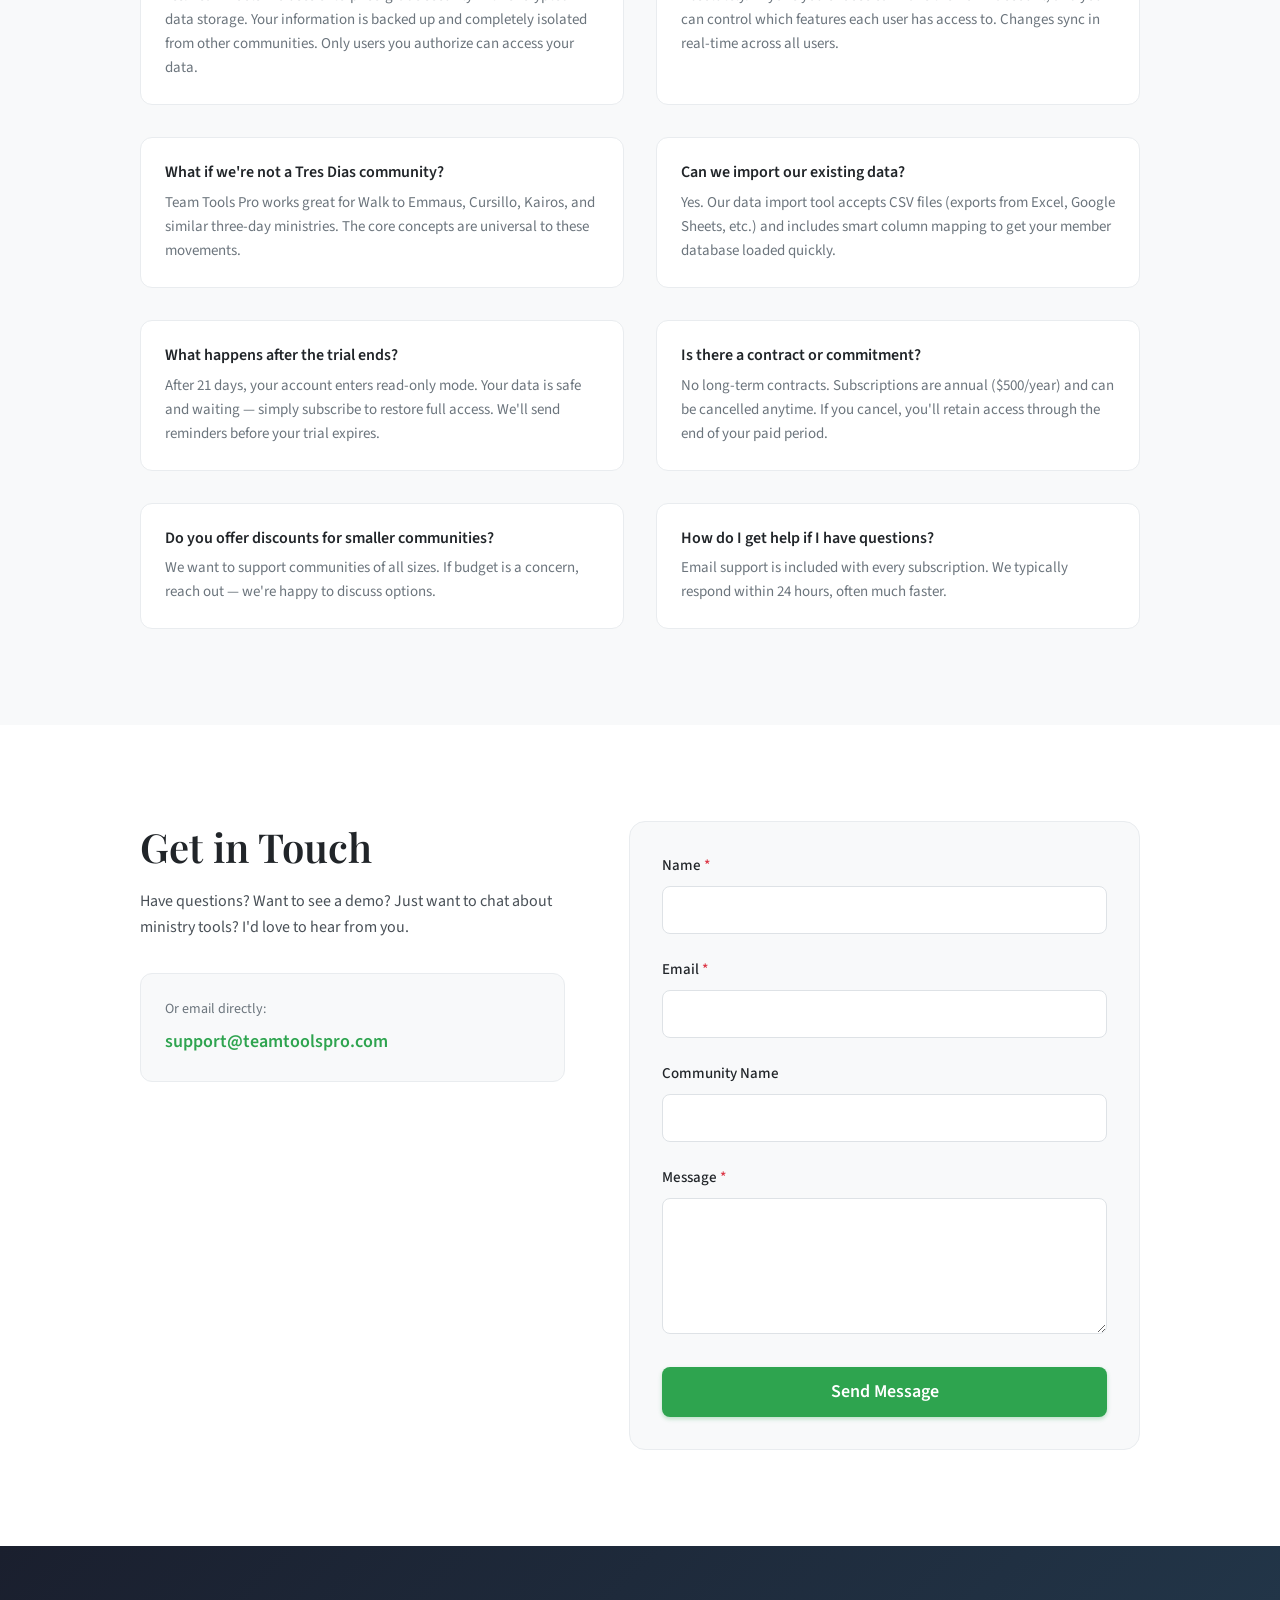
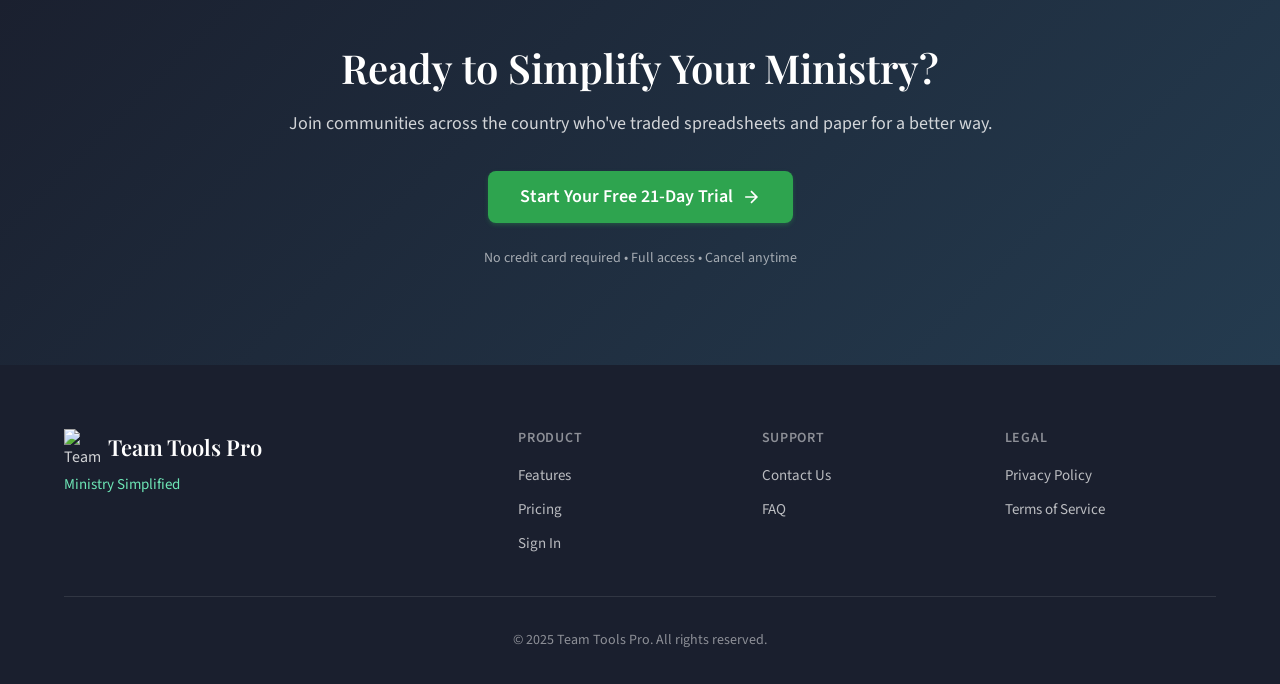
==== commit 8f2825d3: "updates" ====
--- a/index.html
+++ b/index.html
@@ -274,7 +274,7 @@
         <div class="container">
             <div class="section-header">
                 <h2 class="section-title">Your Ministry Tools, Anywhere</h2>
-                <p class="section-subtitle">Fully optimized for phones and tablets — manage your community on the go</p>
+                <p class="section-subtitle">Fully optimized for phones and tablets — here are just a few examples</p>
             </div>
             
             <div class="mobile-showcase-content">
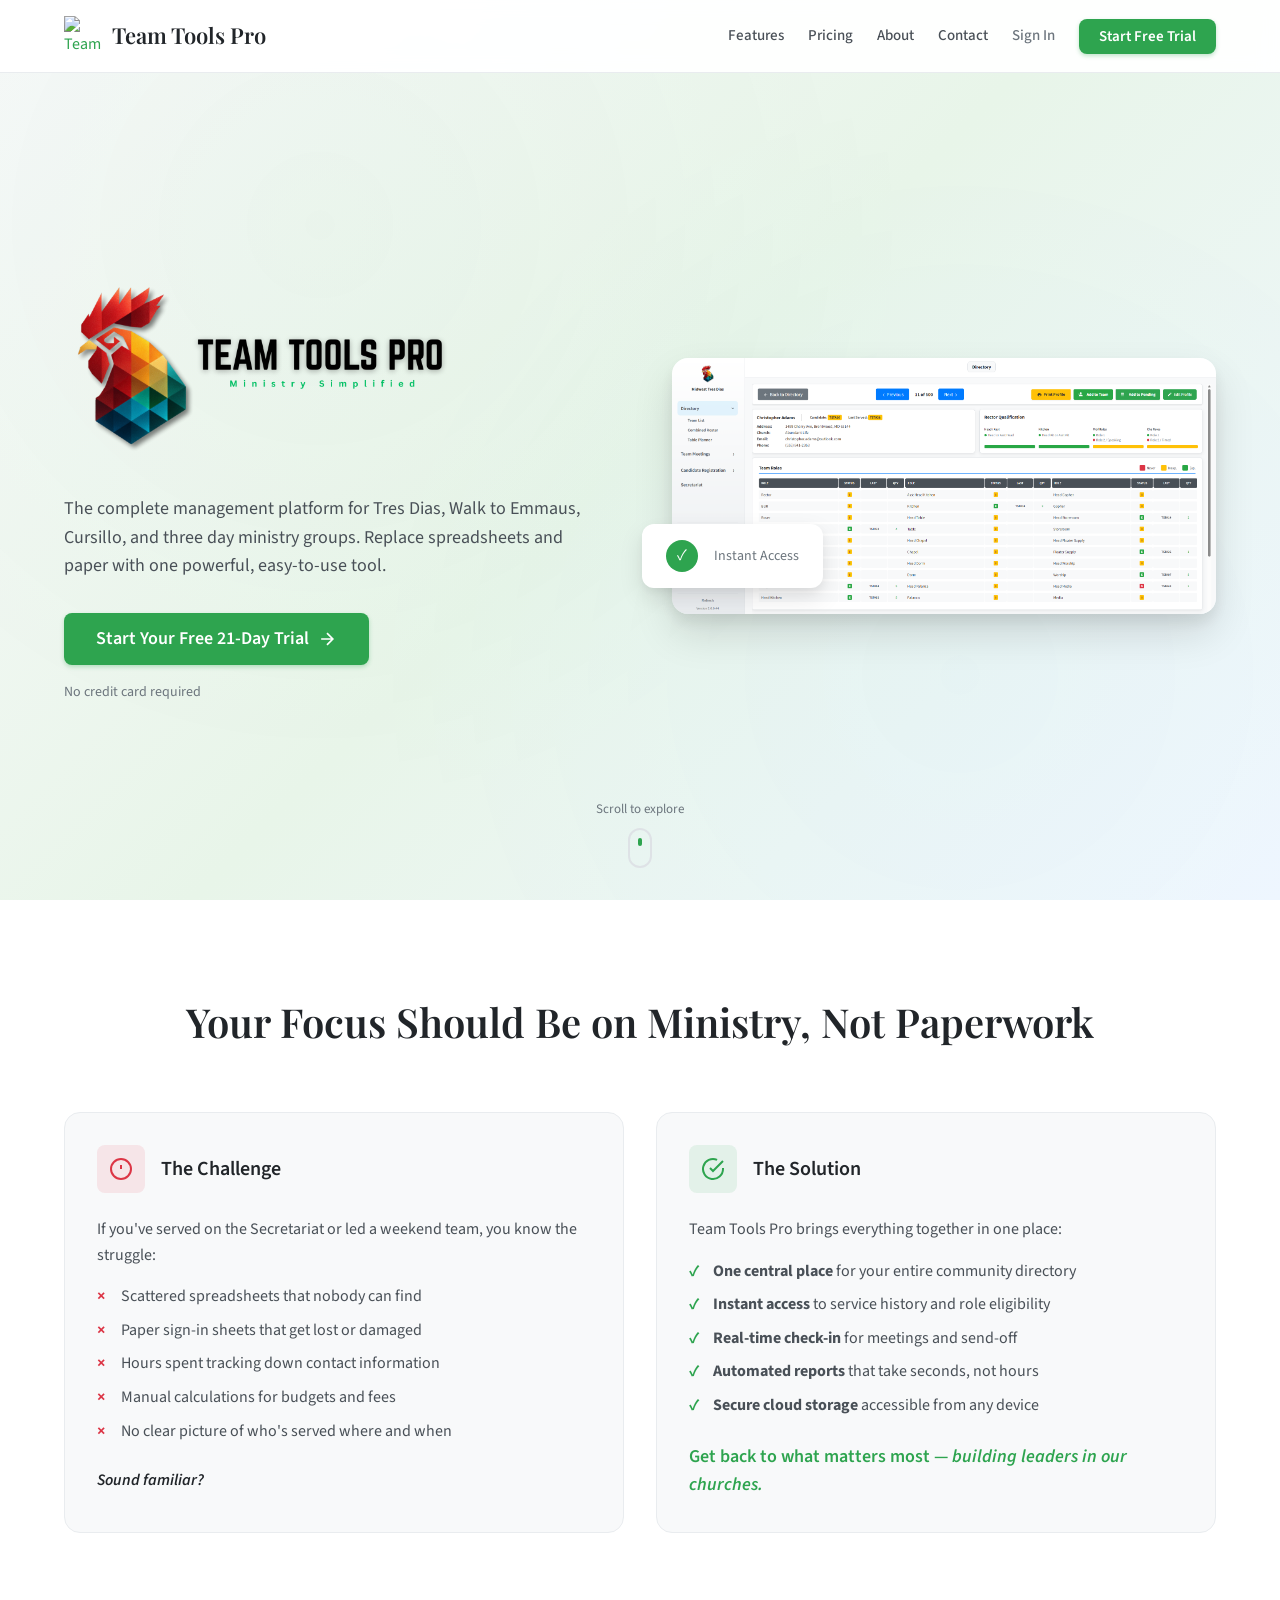
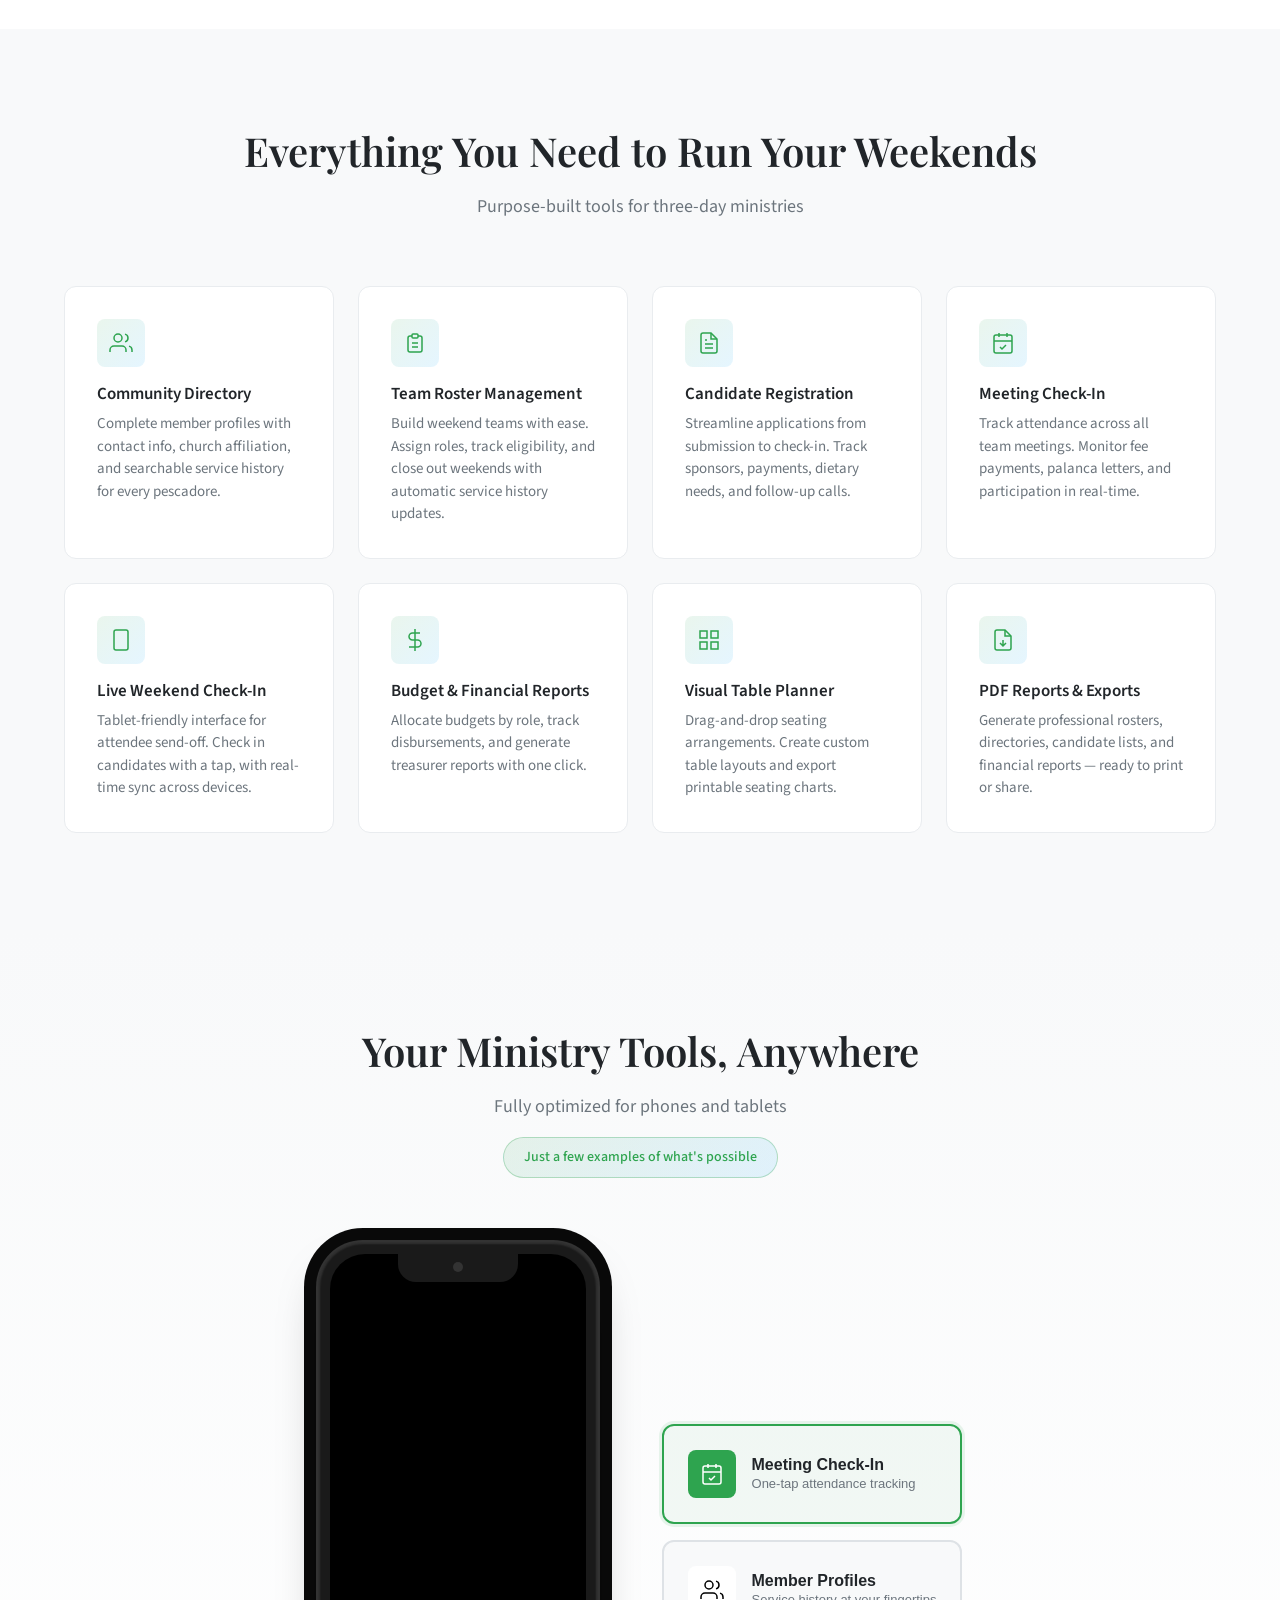
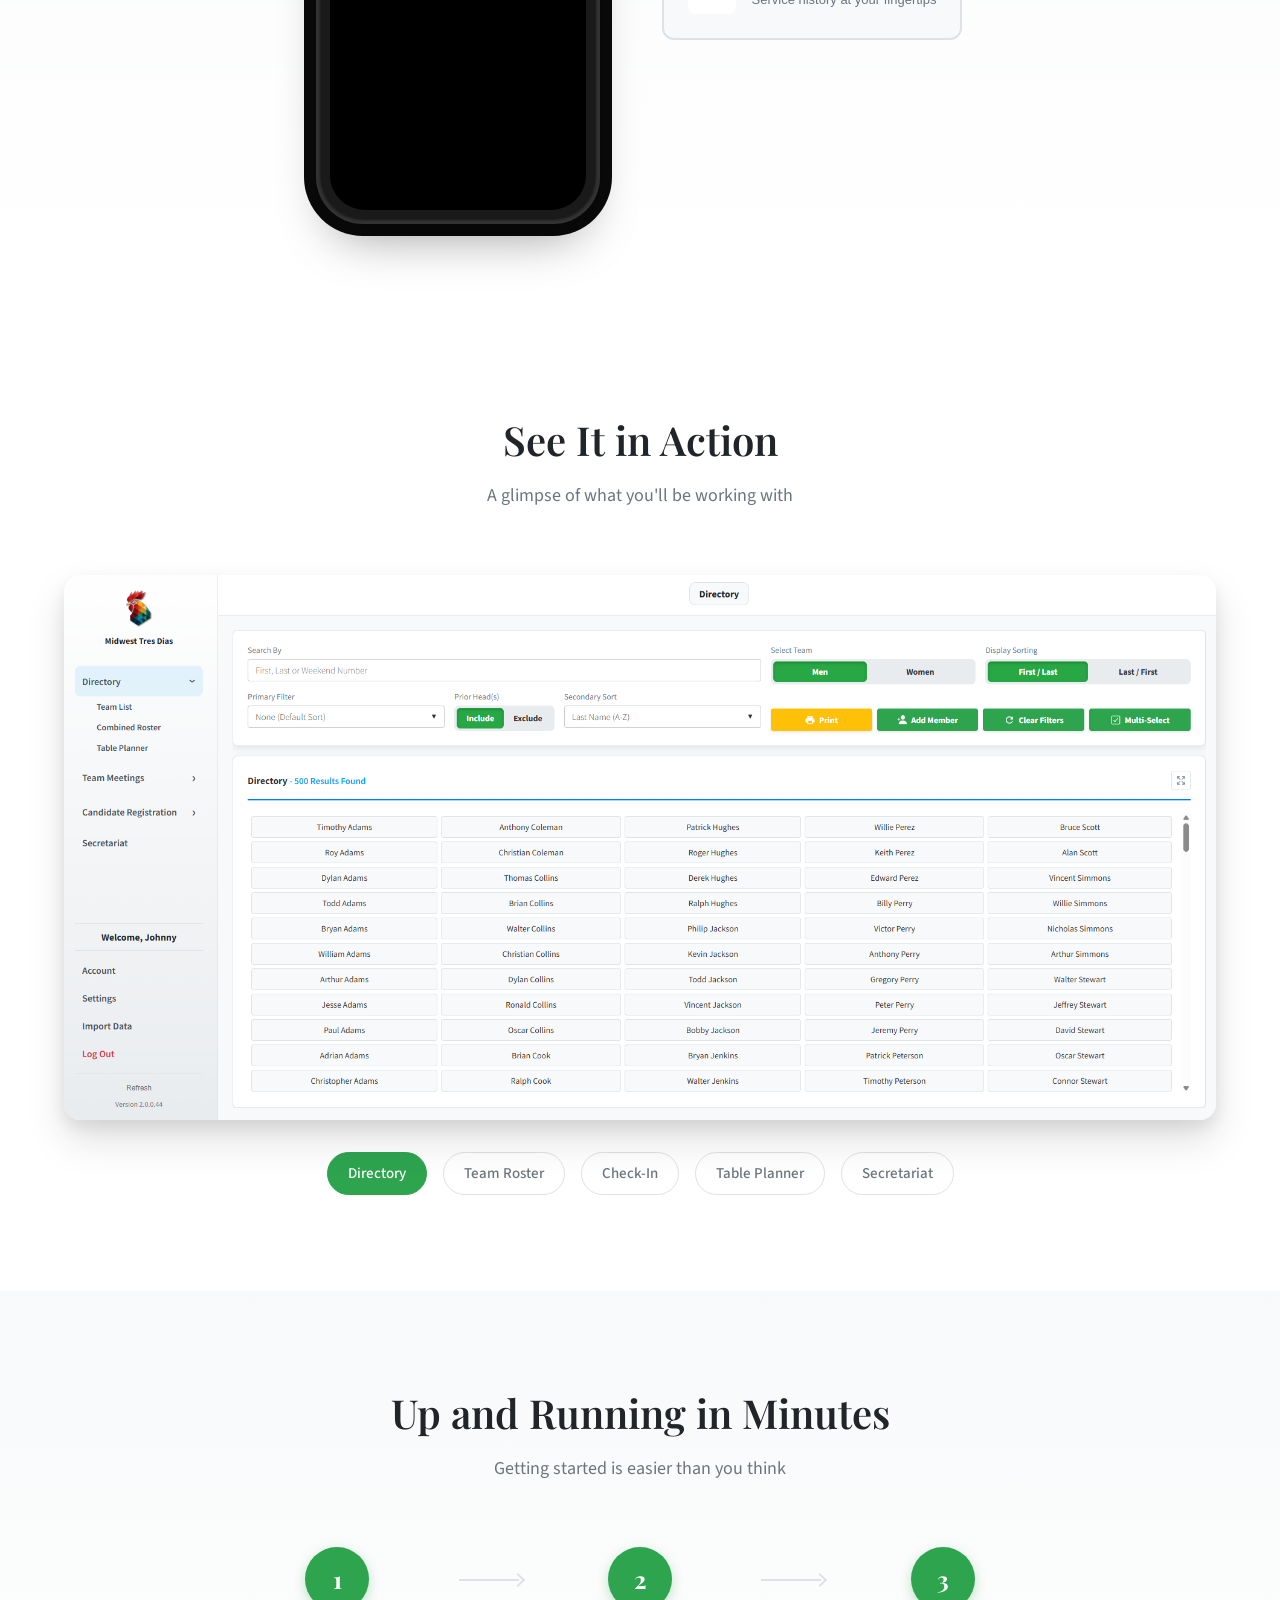
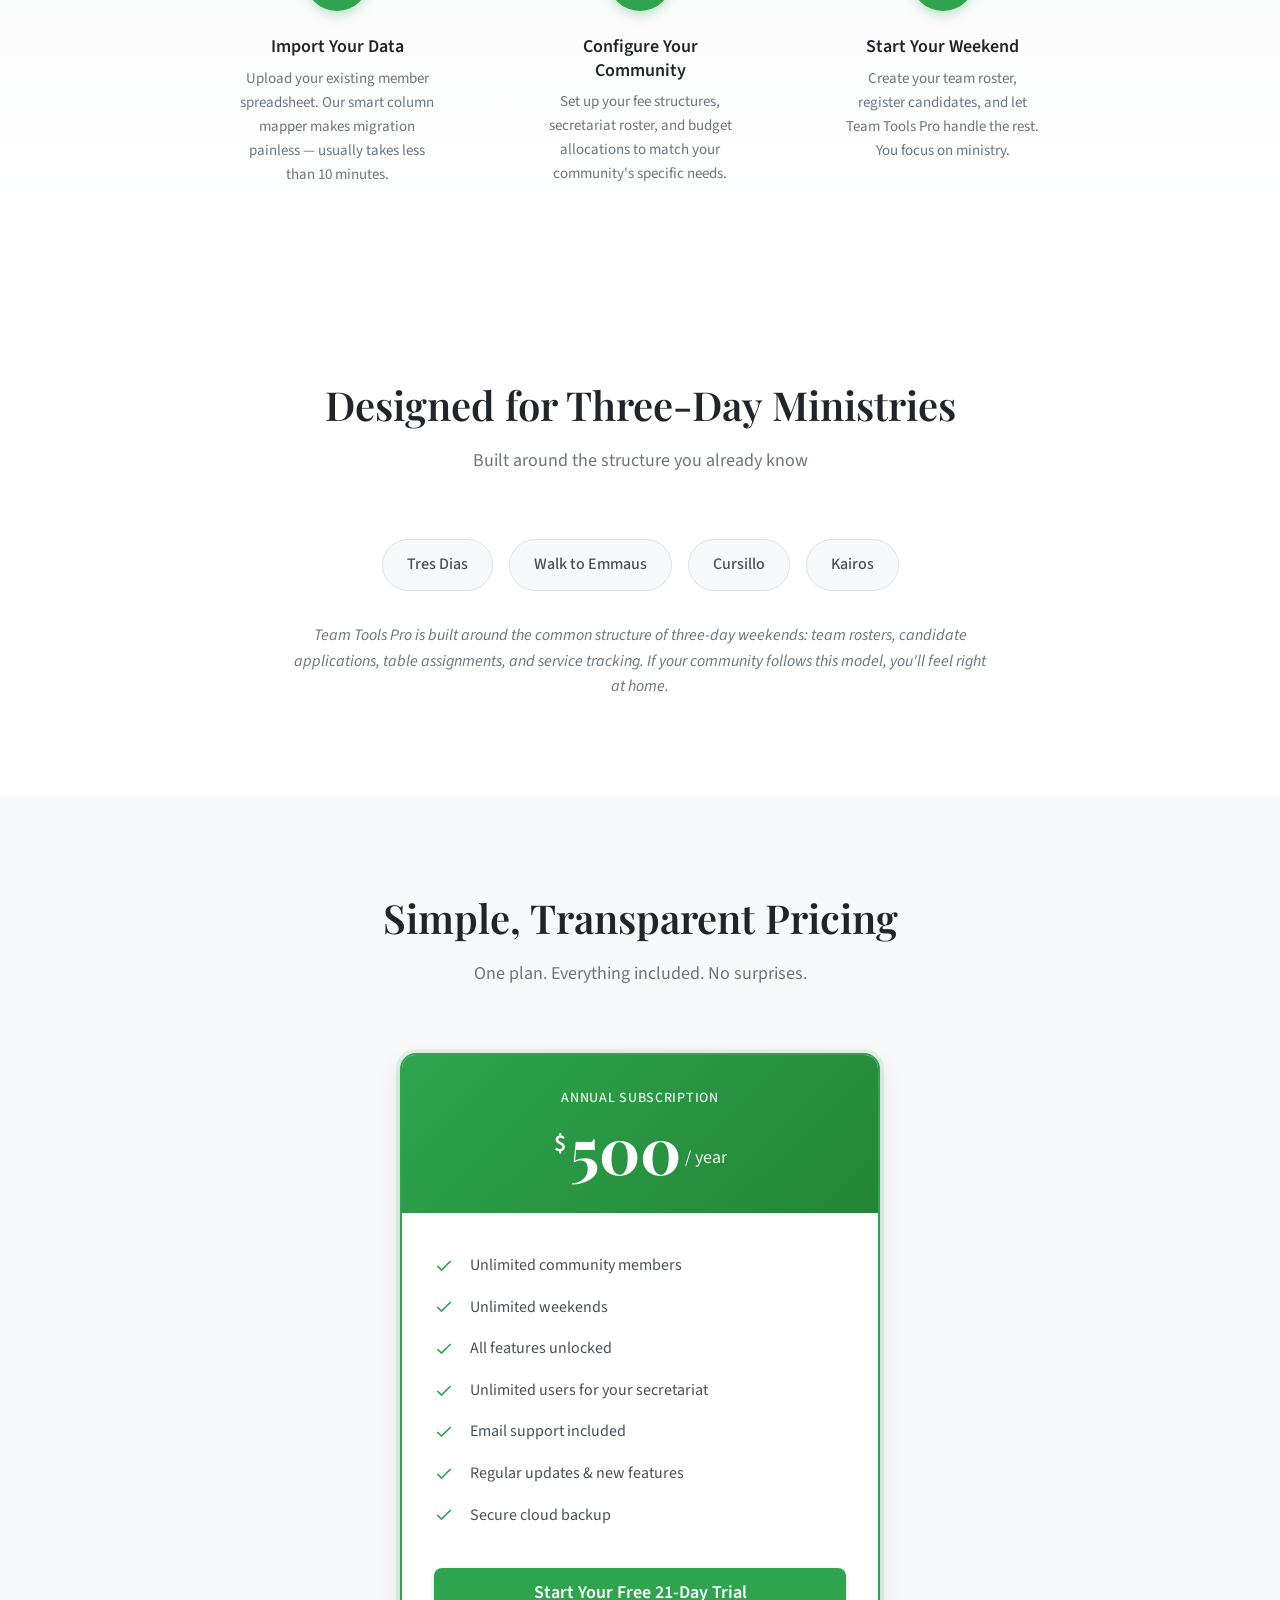
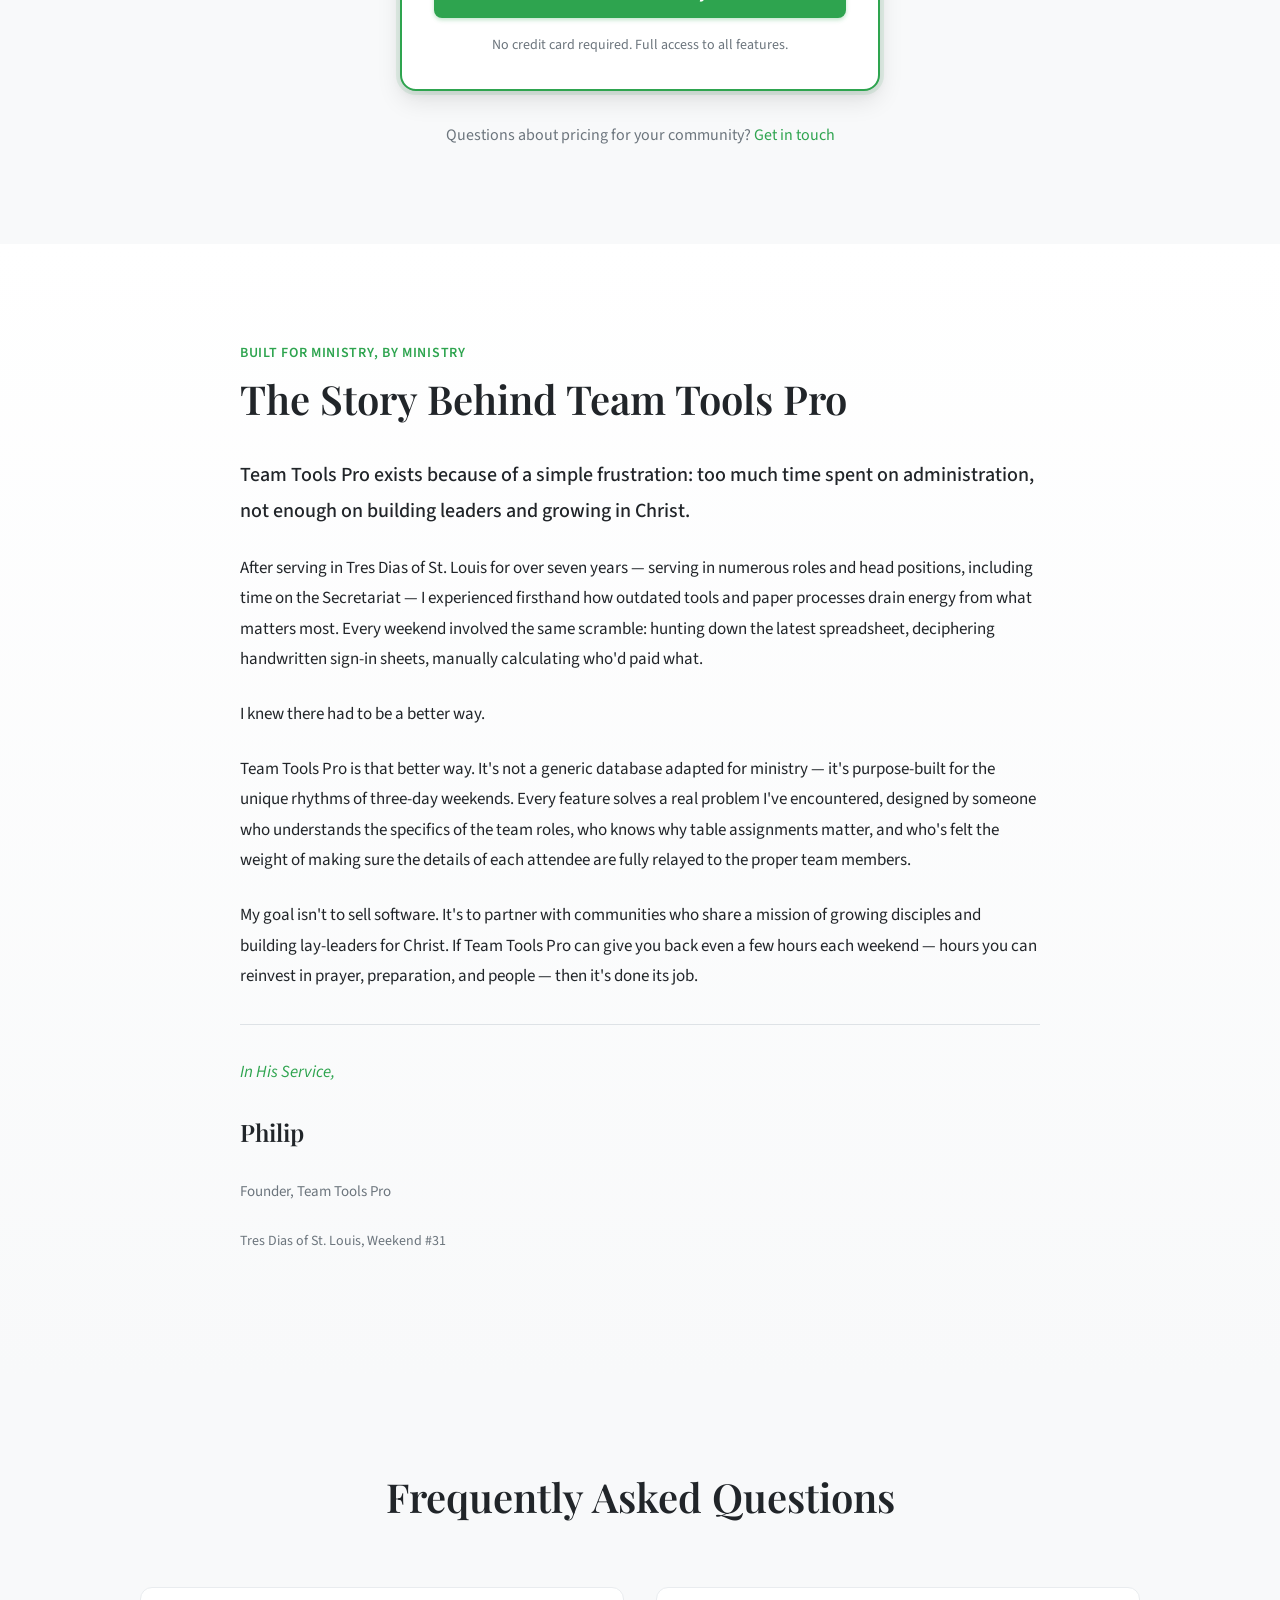
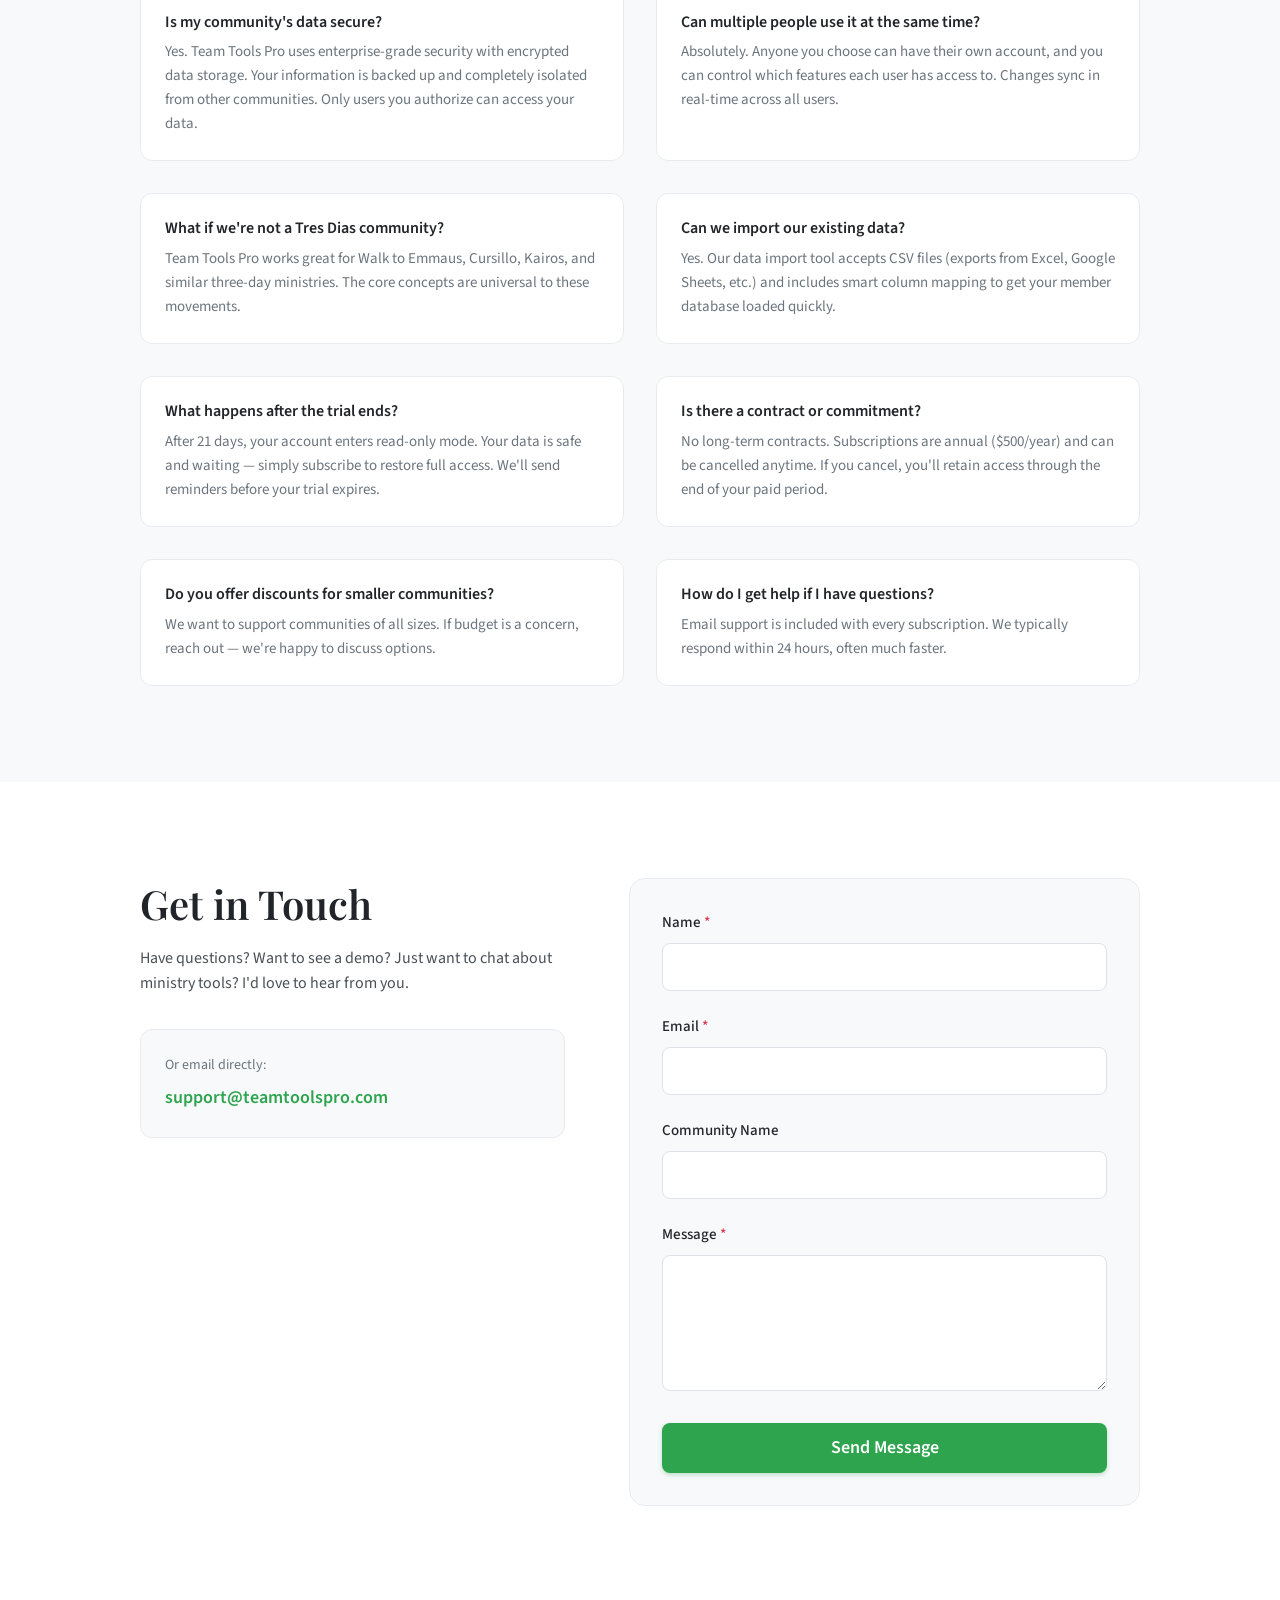
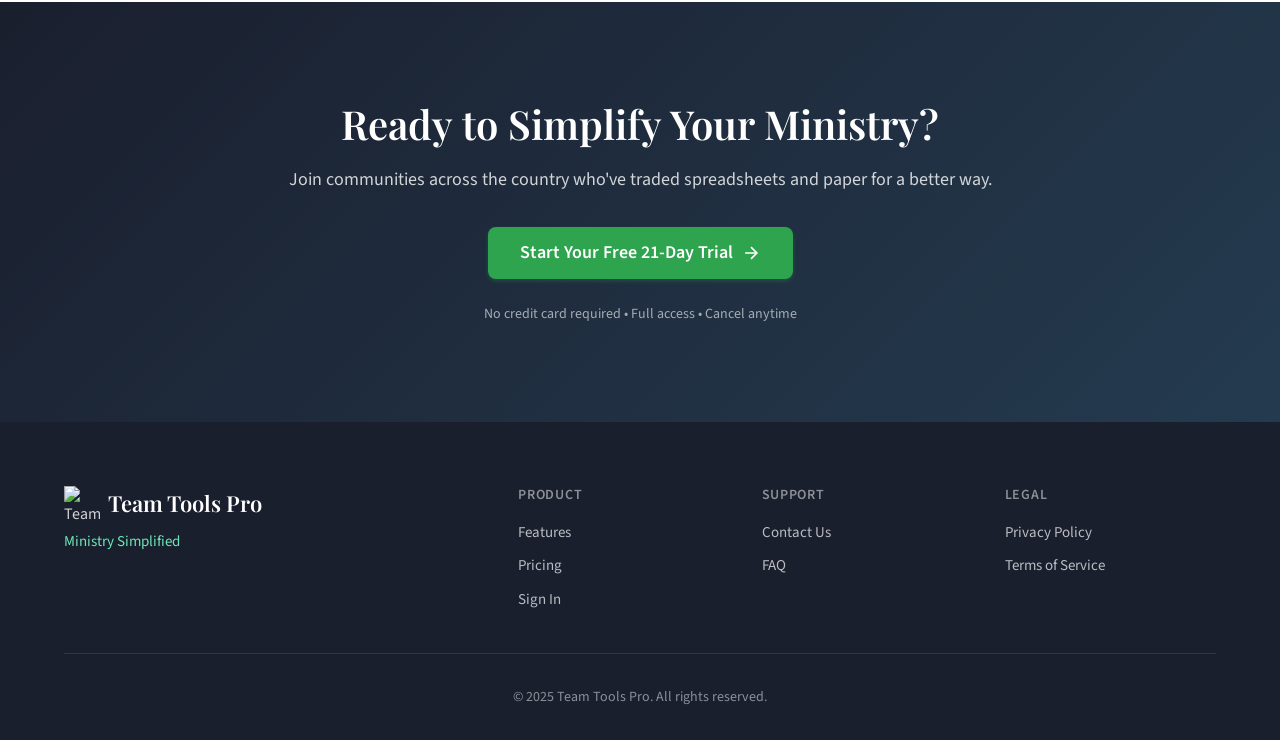
==== commit 23b1659b: "updates" ====
--- a/index.html
+++ b/index.html
@@ -274,7 +274,8 @@
         <div class="container">
             <div class="section-header">
                 <h2 class="section-title">Your Ministry Tools, Anywhere</h2>
-                <p class="section-subtitle">Fully optimized for phones and tablets — here are just a few examples</p>
+                <p class="section-subtitle">Fully optimized for phones and tablets</p>
+                <span class="mobile-badge">Just a few examples of what's possible</span>
             </div>
             
             <div class="mobile-showcase-content">
@@ -294,19 +295,6 @@
                 
                 <div class="phone-toggle-container">
                     <button class="phone-toggle-btn active" data-video="1">
-                        <span class="toggle-icon">
-                            <svg viewBox="0 0 24 24" fill="none" stroke="currentColor" stroke-width="1.5">
-                                <path d="M17 21v-2a4 4 0 0 0-4-4H5a4 4 0 0 0-4 4v2"/>
-                                <circle cx="9" cy="7" r="4"/>
-                                <path d="M23 21v-2a4 4 0 0 0-3-3.87M16 3.13a4 4 0 0 1 0 7.75"/>
-                            </svg>
-                        </span>
-                        <span class="toggle-text">
-                            <strong>Member Profiles</strong>
-                            <small>Service history at your fingertips</small>
-                        </span>
-                    </button>
-                    <button class="phone-toggle-btn" data-video="2">
                         <span class="toggle-icon">
                             <svg viewBox="0 0 24 24" fill="none" stroke="currentColor" stroke-width="1.5">
                                 <rect x="3" y="4" width="18" height="18" rx="2" ry="2"/>
@@ -321,6 +309,19 @@
                             <small>One-tap attendance tracking</small>
                         </span>
                     </button>
+                    <button class="phone-toggle-btn" data-video="2">
+                        <span class="toggle-icon">
+                            <svg viewBox="0 0 24 24" fill="none" stroke="currentColor" stroke-width="1.5">
+                                <path d="M17 21v-2a4 4 0 0 0-4-4H5a4 4 0 0 0-4 4v2"/>
+                                <circle cx="9" cy="7" r="4"/>
+                                <path d="M23 21v-2a4 4 0 0 0-3-3.87M16 3.13a4 4 0 0 1 0 7.75"/>
+                            </svg>
+                        </span>
+                        <span class="toggle-text">
+                            <strong>Member Profiles</strong>
+                            <small>Service history at your fingertips</small>
+                        </span>
+                    </button>
                 </div>
             </div>
         </div>
--- a/styles.css
+++ b/styles.css
@@ -703,6 +703,18 @@
 .mobile-showcase {
     padding: var(--space-4xl) 0;
     background: linear-gradient(180deg, var(--bg) 0%, var(--bg-alt) 100%);
+}
+
+.mobile-badge {
+    display: inline-block;
+    margin-top: var(--space-md);
+    padding: 8px 20px;
+    background: linear-gradient(135deg, rgba(46, 164, 79, 0.1) 0%, rgba(0, 163, 255, 0.1) 100%);
+    border: 1px solid rgba(46, 164, 79, 0.3);
+    border-radius: 50px;
+    font-size: 0.875rem;
+    font-weight: 500;
+    color: var(--primary);
 }
 
 .mobile-showcase-content {
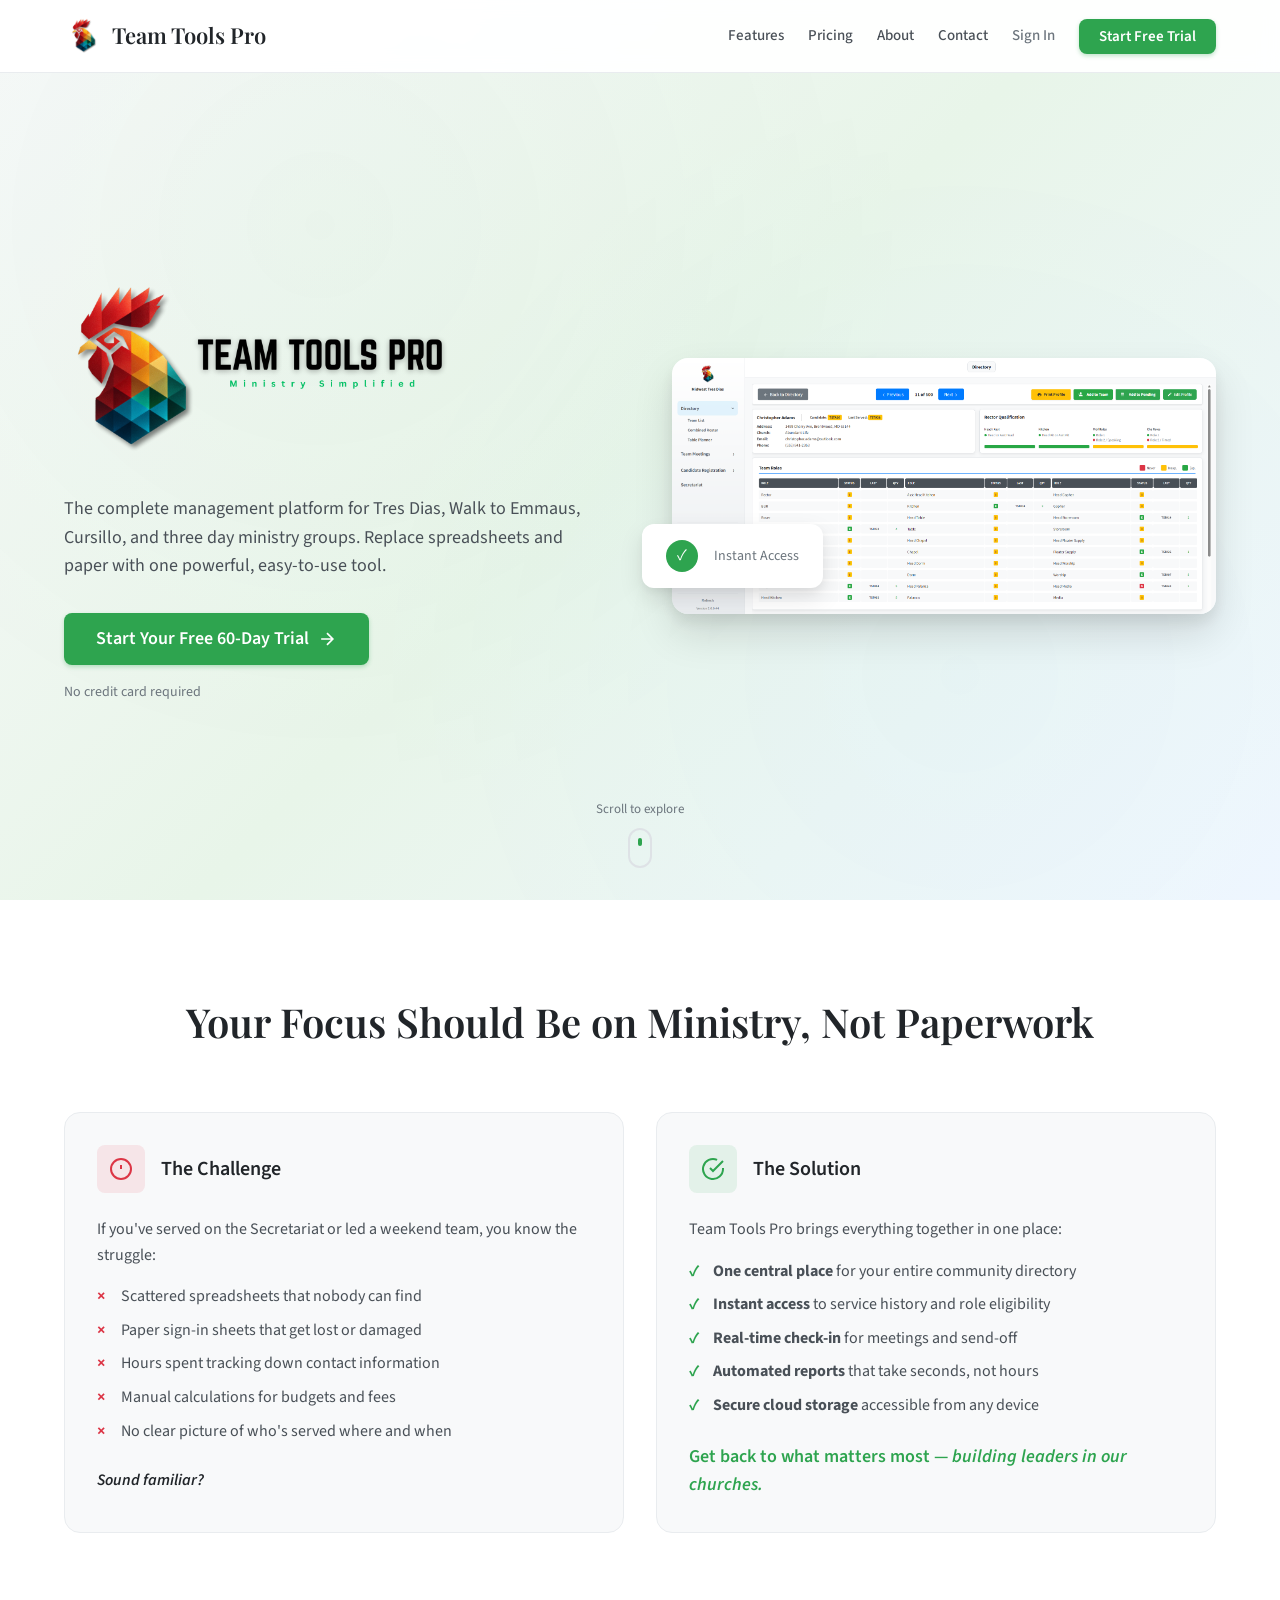
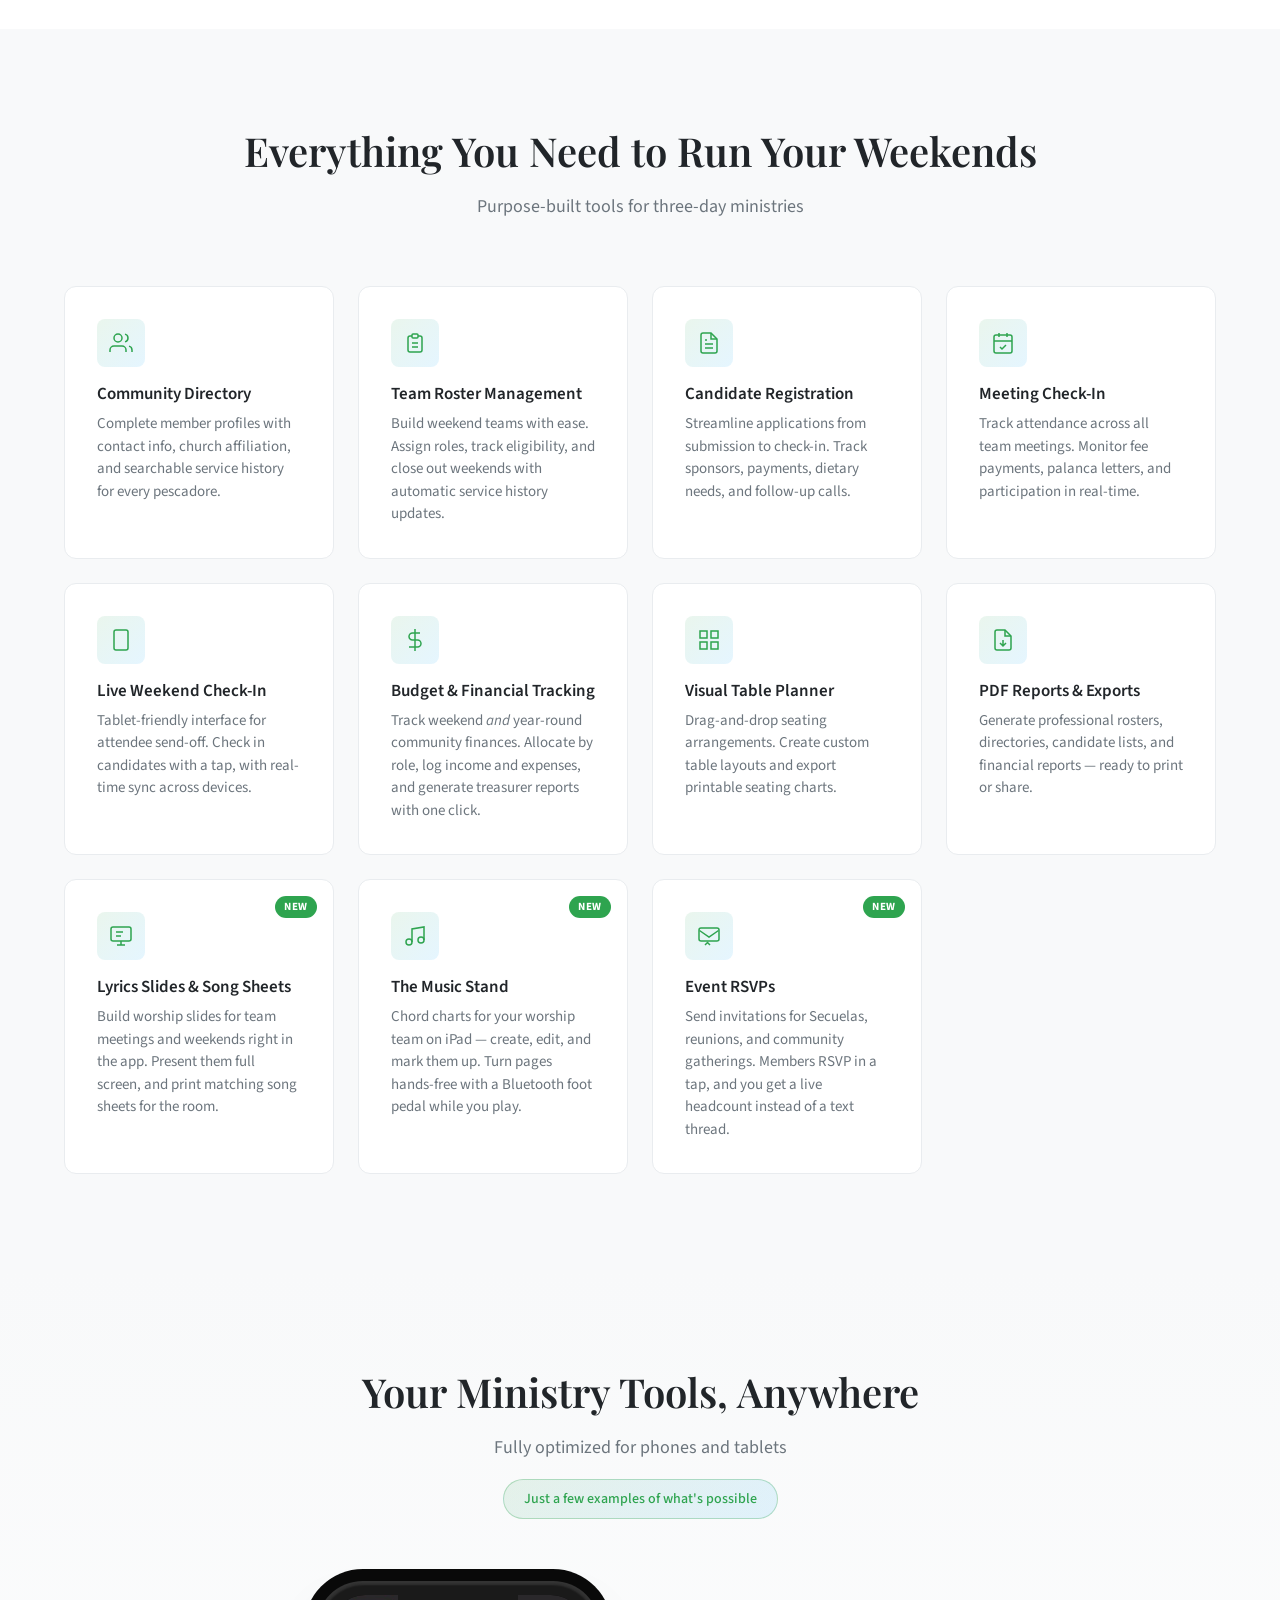
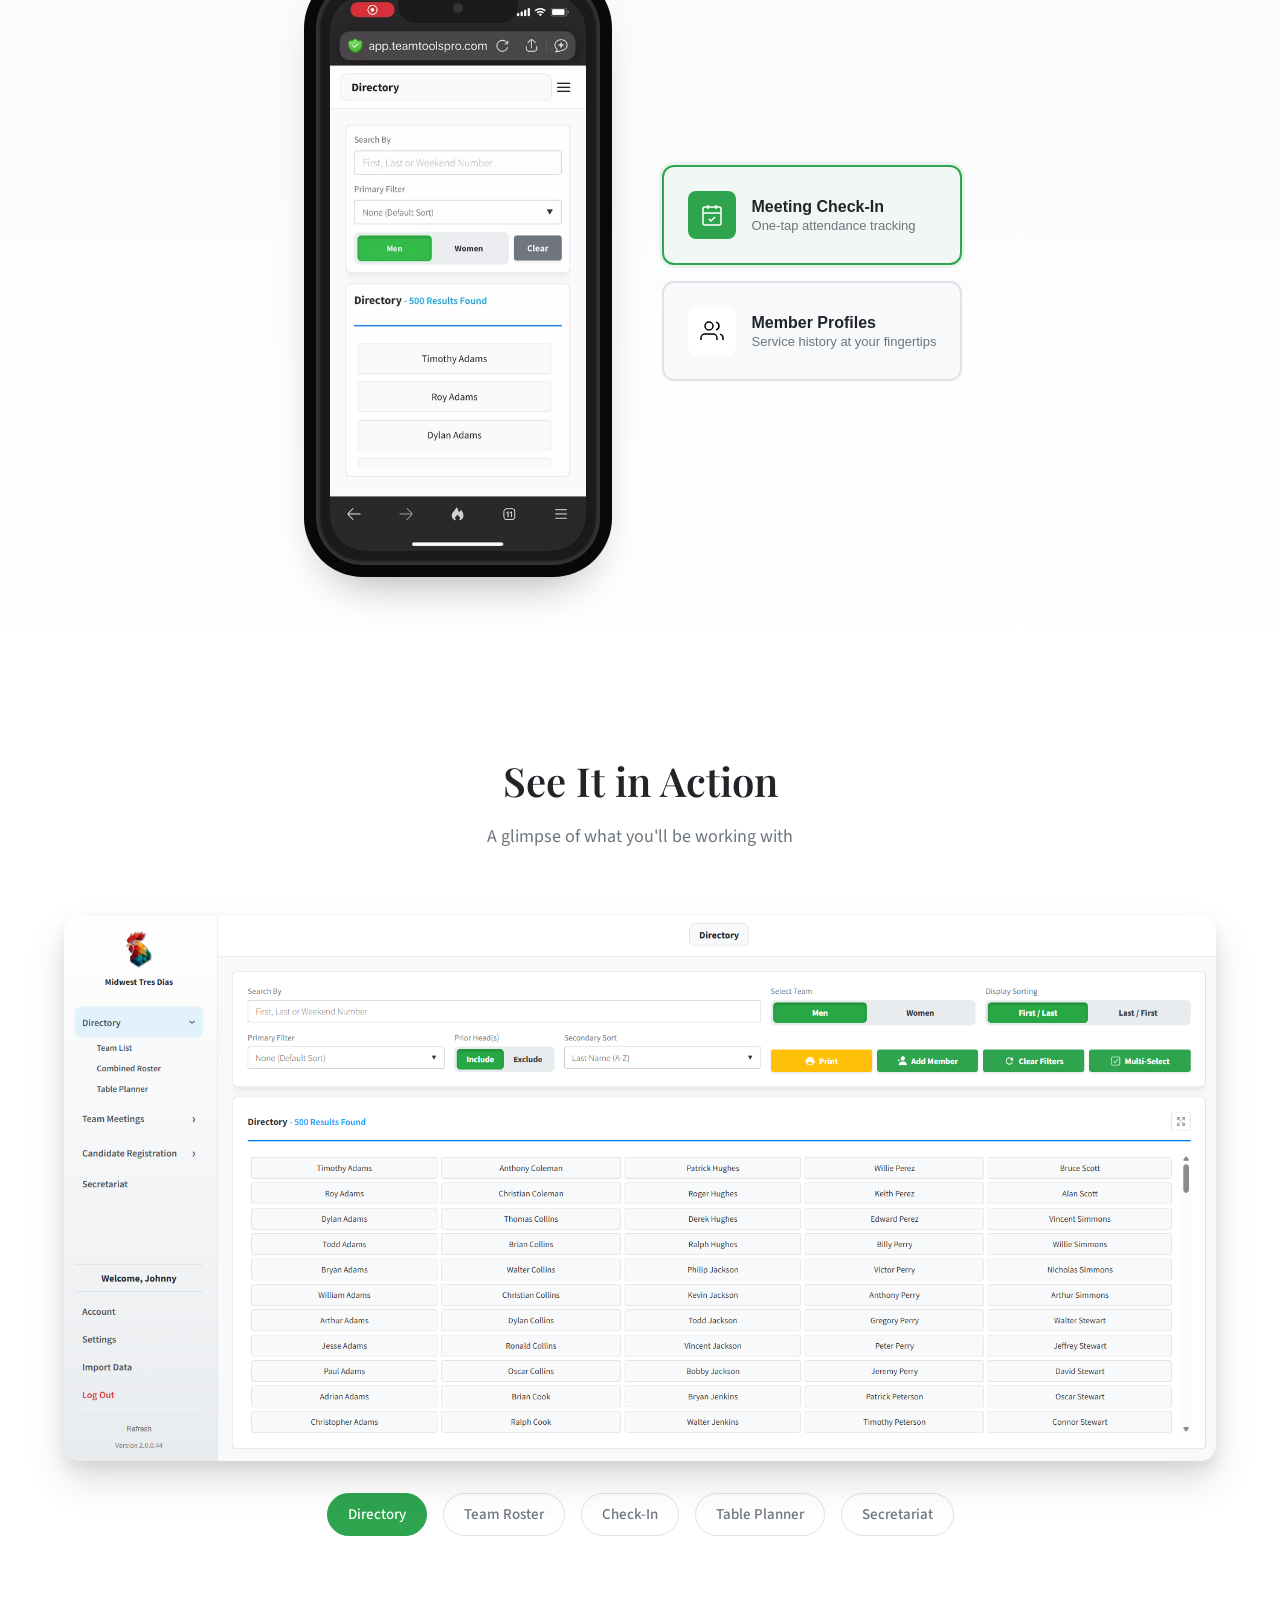
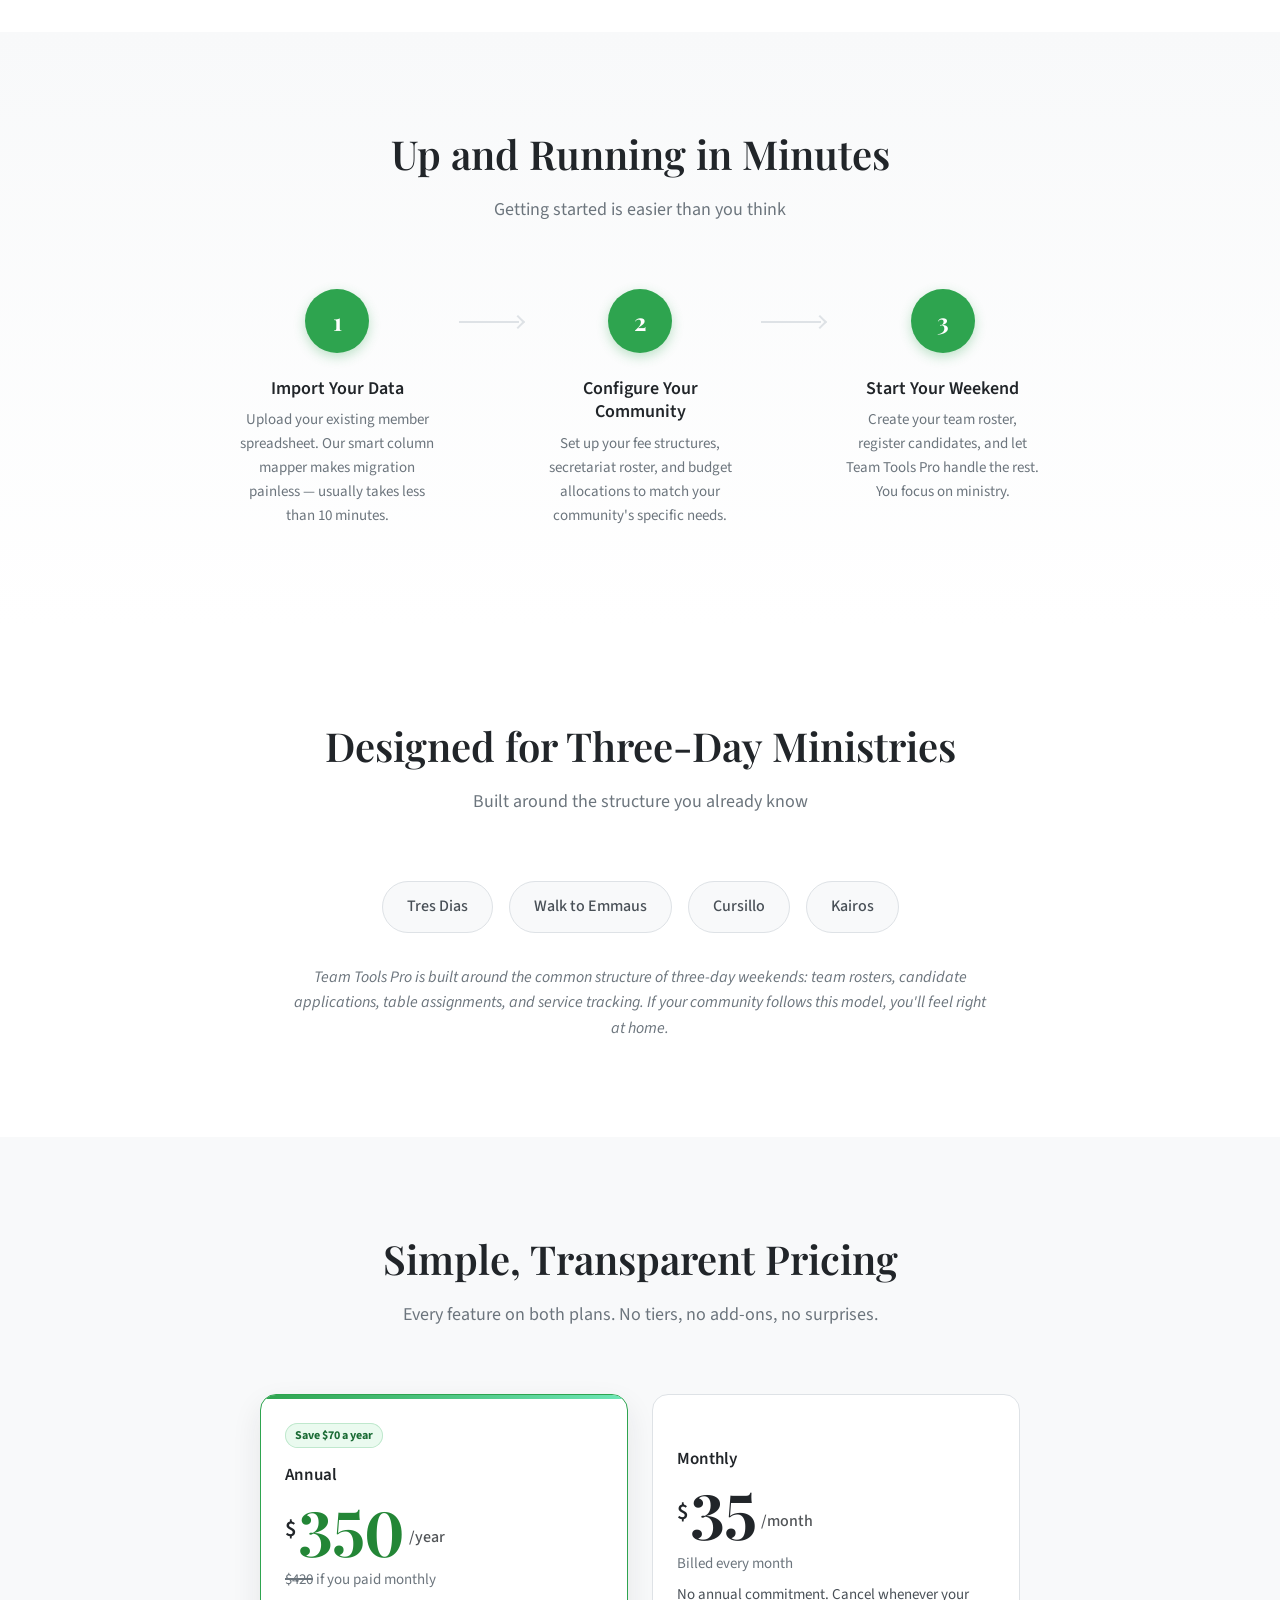
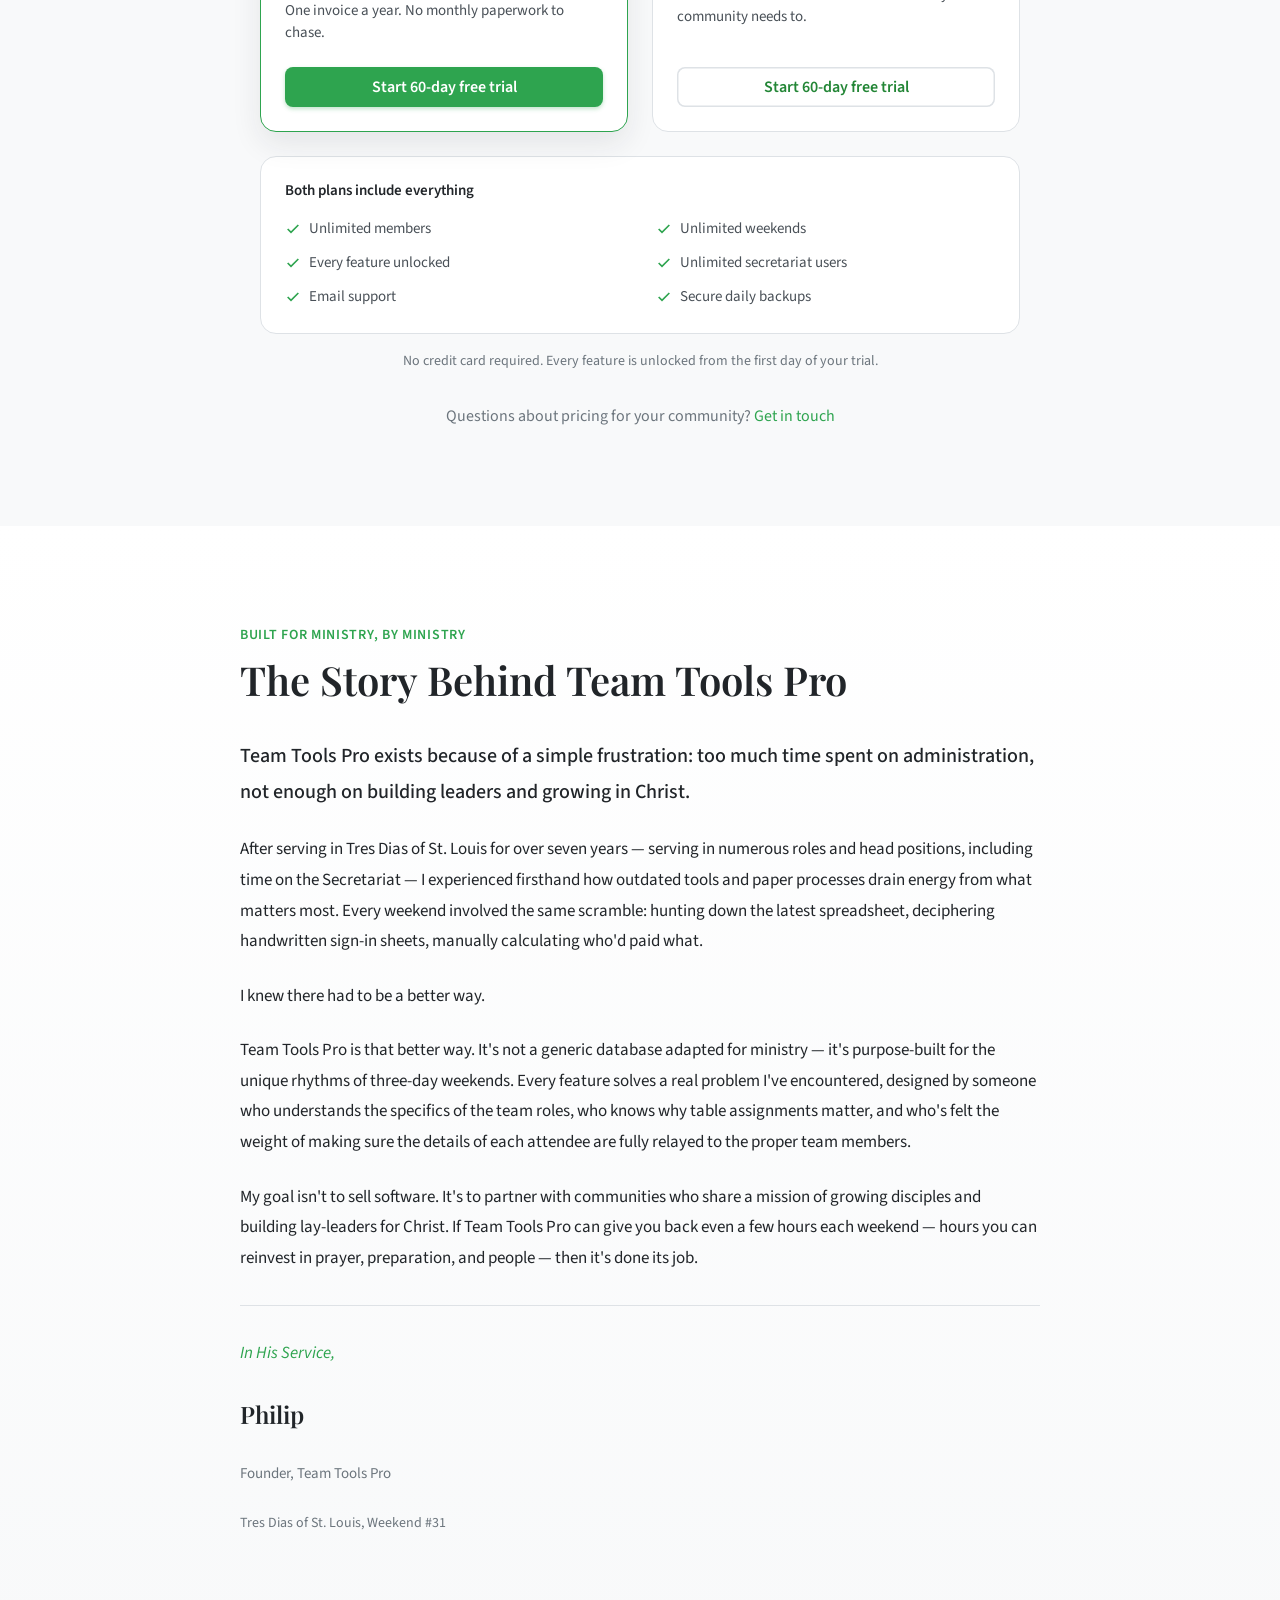
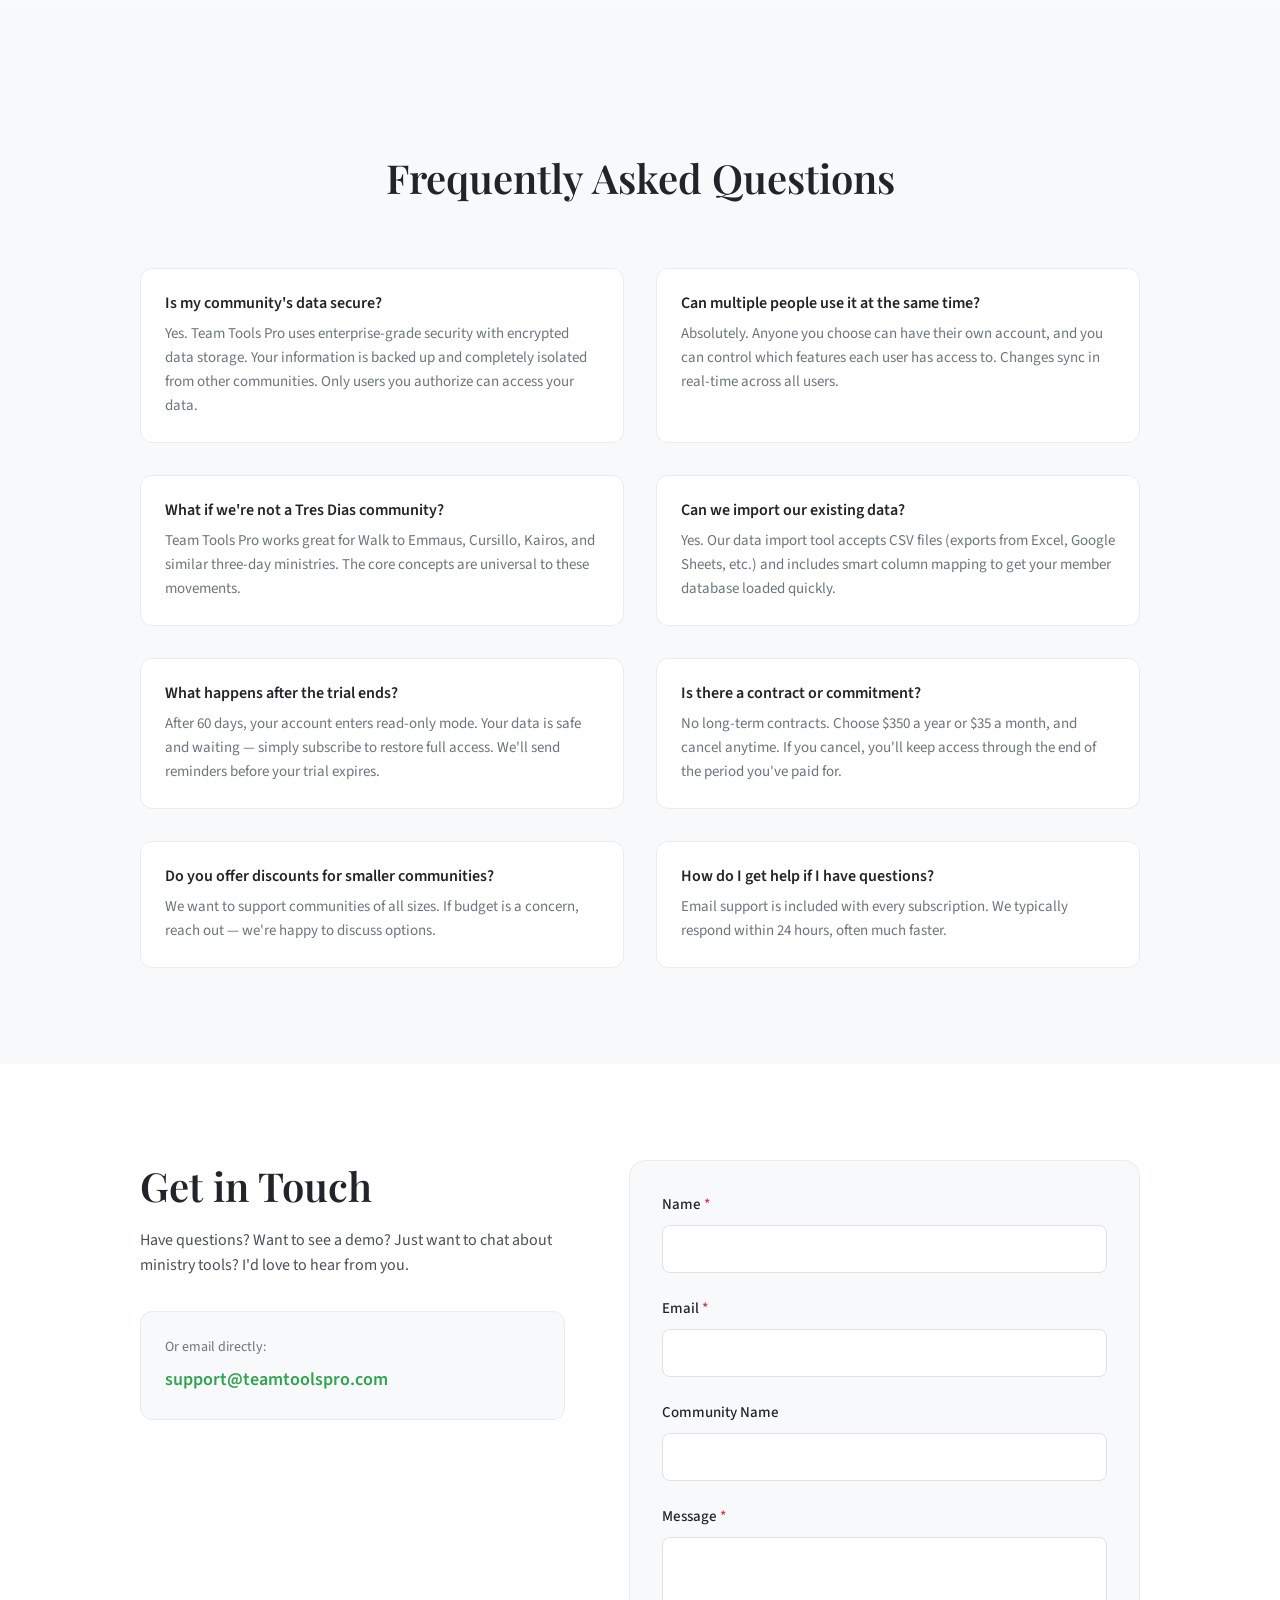
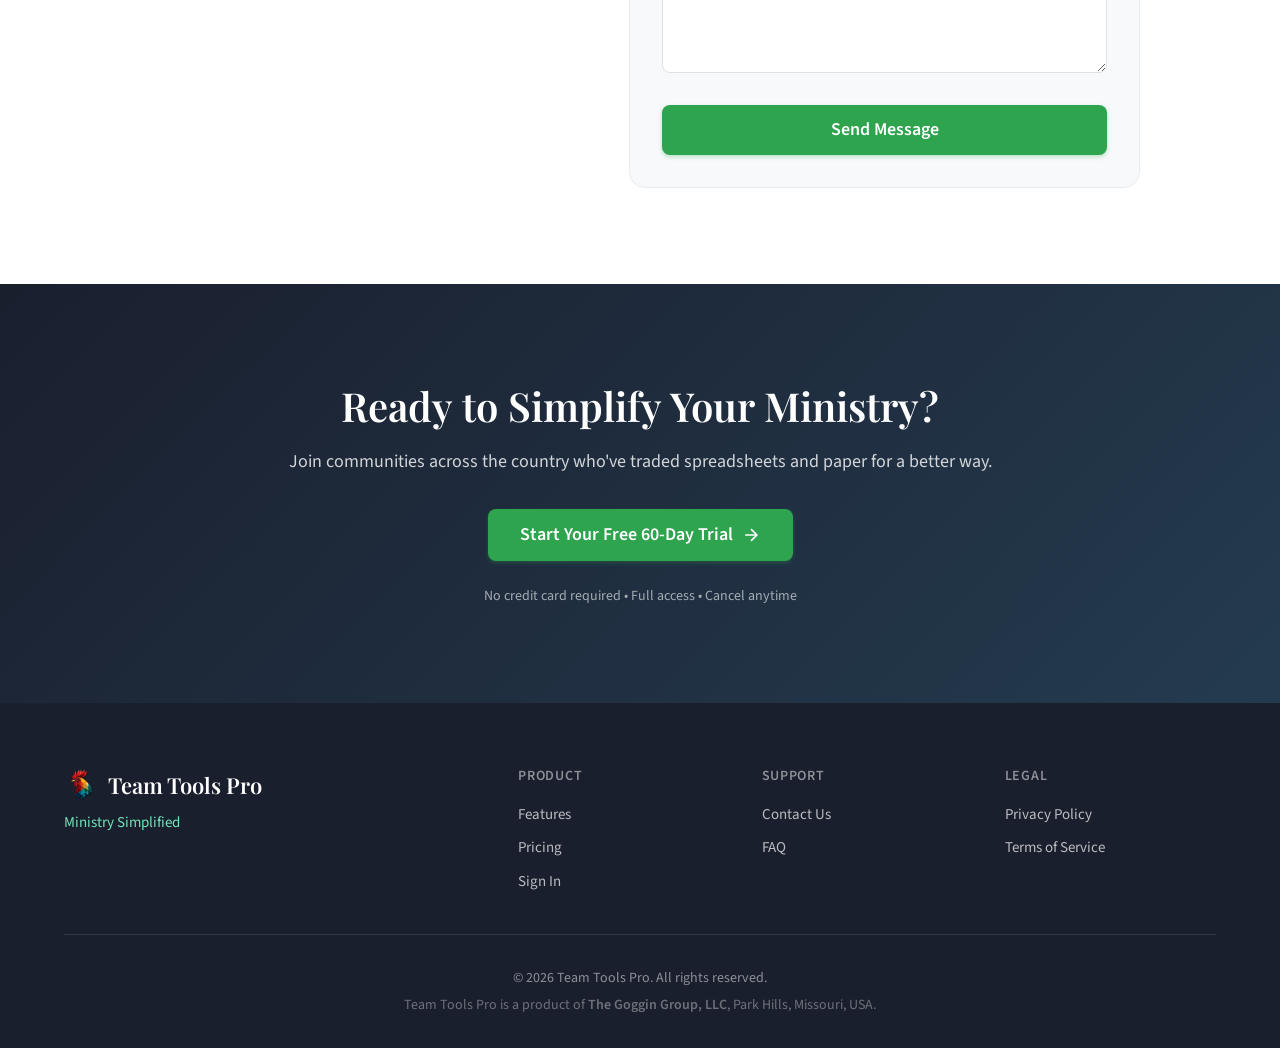
==== commit ddd041bc: "big updates... privacy link" ====
--- a/index.html
+++ b/index.html
@@ -4,17 +4,83 @@
     <meta charset="UTF-8">
     <meta name="viewport" content="width=device-width, initial-scale=1.0">
     <title>Team Tools Pro | Management Software for Tres Dias, Emmaus & Cursillo</title>
-    <meta name="description" content="The complete management platform for Tres Dias, Walk to Emmaus, Cursillo, and three-day retreat ministries. Replace spreadsheets with one powerful tool. Start your free 21-day trial.">
-    
-    <!-- Google Analytics -->
-    <script async src="https://www.googletagmanager.com/gtag/js?id=G-0280W3MDRW"></script>
+    <meta name="description" content="The complete management platform for Tres Dias, Walk to Emmaus, Cursillo, and three-day retreat ministries. Replace spreadsheets with one powerful tool. Start your free 60-day trial.">
+
+    <!-- ============================================================
+         PRIVACY GATE — must run before any analytics or advertising.
+         Honors the browser's Global Privacy Control signal and a
+         per-device opt-out, as promised in privacy.html section 8.
+         Do not move tracking above this block.
+         ============================================================ -->
     <script>
-      window.dataLayer = window.dataLayer || [];
-      function gtag(){dataLayer.push(arguments);}
-      gtag('js', new Date());
-      gtag('config', 'G-0280W3MDRW');
+    (function () {
+        var KEY = 'ttp-opt-out';
+
+        function optedOut() {
+            // Storage throws in private mode and when site data is blocked.
+            try { return window.localStorage.getItem(KEY) === '1'; }
+            catch (e) { return false; }
+        }
+
+        function gpcEnabled() {
+            return navigator.globalPrivacyControl === true;
+        }
+
+        window.ttpTrackingAllowed = function () {
+            return !gpcEnabled() && !optedOut();
+        };
+
+        window.ttpOptOut = function () {
+            try { window.localStorage.setItem(KEY, '1'); return true; }
+            catch (e) { return false; }
+        };
+
+        window.ttpOptIn = function () {
+            try { window.localStorage.removeItem(KEY); return true; }
+            catch (e) { return false; }
+        };
+
+        // Define these unconditionally so page code can call them safely
+        // whether or not the real libraries are ever allowed to load.
+        window.dataLayer = window.dataLayer || [];
+        window.gtag = function () { window.dataLayer.push(arguments); };
+        window.fbq = window.fbq || function () {};
+    })();
     </script>
-    
+
+    <!-- Google Analytics — loaded only when tracking is allowed -->
+    <script>
+    if (window.ttpTrackingAllowed()) {
+        var ttpGa = document.createElement('script');
+        ttpGa.async = true;
+        ttpGa.src = 'https://www.googletagmanager.com/gtag/js?id=G-0280W3MDRW';
+        document.head.appendChild(ttpGa);
+        gtag('js', new Date());
+        gtag('config', 'G-0280W3MDRW');
+    }
+    </script>
+
+    <!-- Meta Pixel — loaded only when tracking is allowed -->
+    <script>
+    if (window.ttpTrackingAllowed()) {
+        !function(f,b,e,v,n,t,s)
+        {if(f.fbq&&f.fbq.loaded)return;n=f.fbq=function(){n.callMethod?
+        n.callMethod.apply(n,arguments):n.queue.push(arguments)};
+        if(!f._fbq)f._fbq=n;n.push=n;n.loaded=!0;n.version='2.0';
+        n.queue=[];t=b.createElement(e);t.async=!0;
+        t.src=v;s=b.getElementsByTagName(e)[0];
+        s.parentNode.insertBefore(t,s)}(window, document,'script',
+        'https://connect.facebook.net/en_US/fbevents.js');
+        fbq('init', '4152402275000570');
+        fbq('track', 'PageView');
+    }
+    </script>
+    <!-- The Meta <noscript> fallback pixel was removed deliberately. With
+         JavaScript disabled the Global Privacy Control signal cannot be
+         read, so that fallback would have tracked people who asked not
+         to be. The lost data is negligible; the promise is not. -->
+
+
     <!-- Fonts -->
     <link rel="preconnect" href="https://fonts.googleapis.com">
     <link rel="preconnect" href="https://fonts.gstatic.com" crossorigin>
@@ -23,15 +89,36 @@
     <!-- Styles -->
     <link rel="stylesheet" href="styles.css">
     
+    <!-- Canonical -->
+    <link rel="canonical" href="https://teamtoolspro.com/">
+
+    <!-- Social sharing (Facebook, LinkedIn, iMessage, Slack) -->
+    <meta property="og:type" content="website">
+    <meta property="og:site_name" content="Team Tools Pro">
+    <meta property="og:url" content="https://teamtoolspro.com/">
+    <meta property="og:title" content="Team Tools Pro | Ministry Simplified">
+    <meta property="og:description" content="Run your whole weekend in one place — rosters, candidates, music, RSVPs, and budget. Built for Tres Dias, Walk to Emmaus, and Cursillo communities.">
+    <meta property="og:image" content="https://teamtoolspro.com/images/og-image.jpg">
+    <meta property="og:image:width" content="1200">
+    <meta property="og:image:height" content="630">
+    <meta property="og:image:alt" content="Team Tools Pro — Ministry Simplified">
+    <meta name="twitter:card" content="summary_large_image">
+    <meta name="twitter:title" content="Team Tools Pro | Ministry Simplified">
+    <meta name="twitter:description" content="Run your whole weekend in one place — rosters, candidates, music, RSVPs, and budget.">
+    <meta name="twitter:image" content="https://teamtoolspro.com/images/og-image.jpg">
+
     <!-- Favicon -->
-    <link rel="icon" type="image/png" href="images/TEAM TOOLS PRO.png">
+    <link rel="icon" type="image/png" sizes="32x32" href="images/favicon-32.png">
+    <link rel="icon" type="image/png" sizes="192x192" href="images/favicon-192.png">
+    <link rel="apple-touch-icon" href="images/apple-touch-icon.png">
+    <link rel="shortcut icon" href="images/favicon.ico">
 </head>
 <body>
     <!-- Navigation -->
     <nav class="nav" id="nav">
         <div class="nav-container">
             <a href="#" class="nav-logo">
-                <img src="images/TEAM TOOLS PRO.png" alt="Team Tools Pro" class="nav-logo-img">
+                <img src="images/favicon-192.png" alt="" width="192" height="192" class="nav-logo-img">
                 <span class="nav-logo-text">Team Tools Pro</span>
             </a>
             
@@ -71,7 +158,7 @@
                 
                 <div class="hero-cta">
                     <a href="https://app.teamtoolspro.com" class="btn btn-primary btn-large">
-                        Start Your Free 21-Day Trial
+                        Start Your Free 60-Day Trial
                         <svg class="btn-icon" viewBox="0 0 24 24" fill="none" stroke="currentColor" stroke-width="2">
                             <path d="M5 12h14M12 5l7 7-7 7"/>
                         </svg>
@@ -237,8 +324,8 @@
                             <path d="M17 5H9.5a3.5 3.5 0 0 0 0 7h5a3.5 3.5 0 0 1 0 7H6"/>
                         </svg>
                     </div>
-                    <h3>Budget & Financial Reports</h3>
-                    <p>Allocate budgets by role, track disbursements, and generate treasurer reports with one click.</p>
+                    <h3>Budget & Financial Tracking</h3>
+                    <p>Track weekend <em>and</em> year-round community finances. Allocate by role, log income and expenses, and generate treasurer reports with one click.</p>
                 </div>
                 
                 <div class="feature-card">
@@ -265,6 +352,45 @@
                     <h3>PDF Reports & Exports</h3>
                     <p>Generate professional rosters, directories, candidate lists, and financial reports — ready to print or share.</p>
                 </div>
+
+                <div class="feature-card">
+                    <span class="feature-badge">New</span>
+                    <div class="feature-icon">
+                        <svg viewBox="0 0 24 24" fill="none" stroke="currentColor" stroke-width="1.5" aria-hidden="true">
+                            <rect x="2" y="3" width="20" height="14" rx="2"/>
+                            <path d="M8 21h8M12 17v4"/>
+                            <path d="M7 8h7M7 12h5"/>
+                        </svg>
+                    </div>
+                    <h3>Lyrics Slides & Song Sheets</h3>
+                    <p>Build worship slides for team meetings and weekends right in the app. Present them full screen, and print matching song sheets for the room.</p>
+                </div>
+
+                <div class="feature-card">
+                    <span class="feature-badge">New</span>
+                    <div class="feature-icon">
+                        <svg viewBox="0 0 24 24" fill="none" stroke="currentColor" stroke-width="1.5" aria-hidden="true">
+                            <path d="M9 18V5l12-2v13"/>
+                            <circle cx="6" cy="18" r="3"/>
+                            <circle cx="18" cy="16" r="3"/>
+                        </svg>
+                    </div>
+                    <h3>The Music Stand</h3>
+                    <p>Chord charts for your worship team on iPad — create, edit, and mark them up. Turn pages hands-free with a Bluetooth foot pedal while you play.</p>
+                </div>
+
+                <div class="feature-card">
+                    <span class="feature-badge">New</span>
+                    <div class="feature-icon">
+                        <svg viewBox="0 0 24 24" fill="none" stroke="currentColor" stroke-width="1.5" aria-hidden="true">
+                            <path d="M4 4h16a2 2 0 0 1 2 2v9a2 2 0 0 1-2 2H4a2 2 0 0 1-2-2V6a2 2 0 0 1 2-2z"/>
+                            <polyline points="2.5 6.5 12 13 21.5 6.5"/>
+                            <path d="M8 21l2.5 -2.5L13 21"/>
+                        </svg>
+                    </div>
+                    <h3>Event RSVPs</h3>
+                    <p>Send invitations for Secuelas, reunions, and community gatherings. Members RSVP in a tap, and you get a live headcount instead of a text thread.</p>
+                </div>
             </div>
         </div>
     </section>
@@ -283,11 +409,17 @@
                     <div class="phone-frame">
                         <div class="phone-notch"></div>
                         <div class="phone-screen">
-                            <video id="phone-video-1" class="phone-video active" autoplay muted loop playsinline>
-                                <source src="videos/directory_recording_mobile.mp4" type="video/mp4">
+                            <video id="phone-video-1" class="phone-video active" autoplay muted loop playsinline
+                                   preload="metadata" width="444" height="960"
+                                   poster="videos/directory_recording_mobile-web-poster.jpg"
+                                   aria-label="Screen recording of the community directory on a phone">
+                                <source src="videos/directory_recording_mobile-web.mp4" type="video/mp4">
                             </video>
-                            <video id="phone-video-2" class="phone-video" muted loop playsinline>
-                                <source src="videos/team_checkin_mobile.mp4" type="video/mp4">
+                            <video id="phone-video-2" class="phone-video" muted loop playsinline
+                                   preload="none" width="444" height="960"
+                                   poster="videos/team_checkin_mobile-web-poster.jpg"
+                                   aria-label="Screen recording of team check-in on a phone">
+                                <source src="videos/team_checkin_mobile-web.mp4" type="video/mp4">
                             </video>
                         </div>
                     </div>
@@ -431,70 +563,57 @@
         <div class="container">
             <div class="section-header">
                 <h2 class="section-title">Simple, Transparent Pricing</h2>
-                <p class="section-subtitle">One plan. Everything included. No surprises.</p>
-            </div>
-            
-            <div class="pricing-card">
-                <div class="pricing-header">
-                    <span class="pricing-label">Annual Subscription</span>
-                    <div class="pricing-amount">
-                        <span class="pricing-currency">$</span>
-                        <span class="pricing-number">500</span>
-                        <span class="pricing-period">/ year</span>
-                    </div>
-                </div>
-                
-                <ul class="pricing-features">
-                    <li>
-                        <svg viewBox="0 0 24 24" fill="none" stroke="currentColor" stroke-width="2">
-                            <polyline points="20 6 9 17 4 12"/>
-                        </svg>
-                        Unlimited community members
-                    </li>
-                    <li>
-                        <svg viewBox="0 0 24 24" fill="none" stroke="currentColor" stroke-width="2">
-                            <polyline points="20 6 9 17 4 12"/>
-                        </svg>
-                        Unlimited weekends
-                    </li>
-                    <li>
-                        <svg viewBox="0 0 24 24" fill="none" stroke="currentColor" stroke-width="2">
-                            <polyline points="20 6 9 17 4 12"/>
-                        </svg>
-                        All features unlocked
-                    </li>
-                    <li>
-                        <svg viewBox="0 0 24 24" fill="none" stroke="currentColor" stroke-width="2">
-                            <polyline points="20 6 9 17 4 12"/>
-                        </svg>
-                        Unlimited users for your secretariat
-                    </li>
-                    <li>
-                        <svg viewBox="0 0 24 24" fill="none" stroke="currentColor" stroke-width="2">
-                            <polyline points="20 6 9 17 4 12"/>
-                        </svg>
-                        Email support included
-                    </li>
-                    <li>
-                        <svg viewBox="0 0 24 24" fill="none" stroke="currentColor" stroke-width="2">
-                            <polyline points="20 6 9 17 4 12"/>
-                        </svg>
-                        Regular updates & new features
-                    </li>
-                    <li>
-                        <svg viewBox="0 0 24 24" fill="none" stroke="currentColor" stroke-width="2">
-                            <polyline points="20 6 9 17 4 12"/>
-                        </svg>
-                        Secure cloud backup
-                    </li>
+                <p class="section-subtitle">Every feature on both plans. No tiers, no add-ons, no surprises.</p>
+            </div>
+            
+            <div class="plans">
+
+                <div class="plan plan-featured">
+                    <div class="plan-body">
+                        <span class="plan-flag">Save $70 a year</span>
+                        <h3 class="plan-name">Annual</h3>
+                        <p class="plan-price">
+                            <span class="plan-cur">$</span><span class="plan-big">350</span><span class="plan-unit">/year</span>
+                        </p>
+                        <p class="plan-was"><s>$420</s><span class="sr-only"> reduced from $420,</span> if you paid monthly</p>
+                        <p class="plan-hook">One invoice a year. No monthly paperwork to chase.</p>
+                        <div class="plan-cta">
+                            <a href="https://app.teamtoolspro.com" class="btn btn-primary btn-full">Start 60-day free trial</a>
+                        </div>
+                    </div>
+                </div>
+
+                <div class="plan">
+                    <div class="plan-body">
+                        <div class="plan-flag-hole" aria-hidden="true"></div>
+                        <h3 class="plan-name">Monthly</h3>
+                        <p class="plan-price">
+                            <span class="plan-cur">$</span><span class="plan-big">35</span><span class="plan-unit">/month</span>
+                        </p>
+                        <p class="plan-was">Billed every month</p>
+                        <p class="plan-hook">No annual commitment. Cancel whenever your community needs to.</p>
+                        <div class="plan-cta">
+                            <a href="https://app.teamtoolspro.com" class="btn btn-quiet btn-full">Start 60-day free trial</a>
+                        </div>
+                    </div>
+                </div>
+
+            </div>
+
+            <div class="plan-included">
+                <h3>Both plans include everything</h3>
+                <ul>
+                        <li><svg viewBox="0 0 24 24" fill="none" stroke="currentColor" stroke-width="2.5" aria-hidden="true"><polyline points="20 6 9 17 4 12"/></svg>Unlimited members</li>
+                        <li><svg viewBox="0 0 24 24" fill="none" stroke="currentColor" stroke-width="2.5" aria-hidden="true"><polyline points="20 6 9 17 4 12"/></svg>Unlimited weekends</li>
+                        <li><svg viewBox="0 0 24 24" fill="none" stroke="currentColor" stroke-width="2.5" aria-hidden="true"><polyline points="20 6 9 17 4 12"/></svg>Every feature unlocked</li>
+                        <li><svg viewBox="0 0 24 24" fill="none" stroke="currentColor" stroke-width="2.5" aria-hidden="true"><polyline points="20 6 9 17 4 12"/></svg>Unlimited secretariat users</li>
+                        <li><svg viewBox="0 0 24 24" fill="none" stroke="currentColor" stroke-width="2.5" aria-hidden="true"><polyline points="20 6 9 17 4 12"/></svg>Email support</li>
+                        <li><svg viewBox="0 0 24 24" fill="none" stroke="currentColor" stroke-width="2.5" aria-hidden="true"><polyline points="20 6 9 17 4 12"/></svg>Secure daily backups</li>
                 </ul>
-                
-                <div class="pricing-cta">
-                    <a href="https://app.teamtoolspro.com" class="btn btn-primary btn-large btn-full">Start Your Free 21-Day Trial</a>
-                    <p class="pricing-note">No credit card required. Full access to all features.</p>
-                </div>
-            </div>
-            
+            </div>
+
+            <p class="pricing-note">No credit card required. Every feature is unlocked from the first day of your trial.</p>
+
             <p class="pricing-question">
                 Questions about pricing for your community? <a href="#contact">Get in touch</a>
             </p>
@@ -572,12 +691,12 @@
                 
                 <div class="faq-item">
                     <h3>What happens after the trial ends?</h3>
-                    <p>After 21 days, your account enters read-only mode. Your data is safe and waiting — simply subscribe to restore full access. We'll send reminders before your trial expires.</p>
+                    <p>After 60 days, your account enters read-only mode. Your data is safe and waiting — simply subscribe to restore full access. We'll send reminders before your trial expires.</p>
                 </div>
                 
                 <div class="faq-item">
                     <h3>Is there a contract or commitment?</h3>
-                    <p>No long-term contracts. Subscriptions are annual ($500/year) and can be cancelled anytime. If you cancel, you'll retain access through the end of your paid period.</p>
+                    <p>No long-term contracts. Choose $350 a year or $35 a month, and cancel anytime. If you cancel, you'll keep access through the end of the period you've paid for.</p>
                 </div>
                 
                 <div class="faq-item">
@@ -653,7 +772,7 @@
             <p>Join communities across the country who've traded spreadsheets and paper for a better way.</p>
             
             <a href="https://app.teamtoolspro.com" class="btn btn-primary btn-large">
-                Start Your Free 21-Day Trial
+                Start Your Free 60-Day Trial
                 <svg class="btn-icon" viewBox="0 0 24 24" fill="none" stroke="currentColor" stroke-width="2">
                     <path d="M5 12h14M12 5l7 7-7 7"/>
                 </svg>
@@ -669,7 +788,7 @@
             <div class="footer-grid">
                 <div class="footer-brand">
                     <div class="footer-logo">
-                        <img src="images/TEAM TOOLS PRO.png" alt="Team Tools Pro" class="footer-logo-img">
+                        <img src="images/favicon-192.png" alt="" width="192" height="192" class="footer-logo-img">
                         <span class="logo-text">Team Tools Pro</span>
                     </div>
                     <p class="footer-tagline">Ministry Simplified</p>
@@ -695,124 +814,18 @@
                 <div class="footer-links">
                     <h4>Legal</h4>
                     <ul>
-                        <li><a href="#" data-modal="privacy-modal">Privacy Policy</a></li>
-                        <li><a href="#" data-modal="terms-modal">Terms of Service</a></li>
+                        <li><a href="privacy.html">Privacy Policy</a></li>
+                        <li><a href="terms.html">Terms of Service</a></li>
                     </ul>
                 </div>
             </div>
             
             <div class="footer-bottom">
-                <p>&copy; 2025 Team Tools Pro. All rights reserved.</p>
+                <p>&copy; 2026 Team Tools Pro. All rights reserved.</p>
+                <p class="footer-entity">Team Tools Pro is a product of <strong>The Goggin Group, LLC</strong>, Park Hills, Missouri, USA.</p>
             </div>
         </div>
     </footer>
-
-    <!-- Privacy Policy Modal -->
-    <div class="legal-modal" id="privacy-modal">
-        <div class="legal-modal-overlay"></div>
-        <div class="legal-modal-content">
-            <button class="legal-modal-close" aria-label="Close">&times;</button>
-            <h2>Privacy Policy</h2>
-            <p class="legal-updated">Last updated: January 2025</p>
-            
-            <div class="legal-body">
-                <h3>Introduction</h3>
-                <p>Team Tools Pro ("we," "our," or "us") is committed to protecting your privacy. This Privacy Policy explains how we collect, use, and safeguard your information when you use our service.</p>
-                
-                <h3>Information We Collect</h3>
-                <p><strong>Account Information:</strong> When you create an account, we collect your name, email address, and organization name.</p>
-                <p><strong>Community Data:</strong> You may enter member information including names, contact details, church affiliations, and service history. This data belongs to your organization and is stored securely on your behalf.</p>
-                <p><strong>Usage Data:</strong> We collect basic usage information to improve our service, such as login times and feature usage patterns.</p>
-                
-                <h3>How We Use Your Information</h3>
-                <p>We use your information to:</p>
-                <ul>
-                    <li>Provide and maintain the Team Tools Pro service</li>
-                    <li>Send important service notifications and updates</li>
-                    <li>Respond to your support requests</li>
-                    <li>Improve our service based on usage patterns</li>
-                </ul>
-                
-                <h3>Data Security</h3>
-                <p>We use enterprise-grade security measures including encrypted data transmission (SSL/TLS), encrypted data storage, and secure cloud infrastructure. Your community's data is completely isolated from other organizations.</p>
-                
-                <h3>Data Ownership</h3>
-                <p>Your community data belongs to you. We do not sell, share, or use your member information for any purpose other than providing the Team Tools Pro service. You may export or delete your data at any time.</p>
-                
-                <h3>Third-Party Services</h3>
-                <p>We use trusted third-party services for hosting (cloud infrastructure), payment processing, and email delivery. These providers are contractually bound to protect your data.</p>
-                
-                <h3>Data Retention</h3>
-                <p>We retain your data for as long as your account is active. If you cancel your subscription, your data will be retained in read-only mode for 90 days, after which it may be permanently deleted.</p>
-                
-                <h3>Your Rights</h3>
-                <p>You have the right to access, correct, export, or delete your data. Contact us at support@teamtoolspro.com for any data-related requests.</p>
-                
-                <h3>Changes to This Policy</h3>
-                <p>We may update this Privacy Policy from time to time. We will notify you of any significant changes via email or through the service.</p>
-                
-                <h3>Contact Us</h3>
-                <p>If you have questions about this Privacy Policy, please contact us at support@teamtoolspro.com.</p>
-            </div>
-        </div>
-    </div>
-
-    <!-- Terms of Service Modal -->
-    <div class="legal-modal" id="terms-modal">
-        <div class="legal-modal-overlay"></div>
-        <div class="legal-modal-content">
-            <button class="legal-modal-close" aria-label="Close">&times;</button>
-            <h2>Terms of Service</h2>
-            <p class="legal-updated">Last updated: January 2025</p>
-            
-            <div class="legal-body">
-                <h3>Agreement to Terms</h3>
-                <p>By accessing or using Team Tools Pro, you agree to be bound by these Terms of Service. If you do not agree, please do not use our service.</p>
-                
-                <h3>Description of Service</h3>
-                <p>Team Tools Pro is a cloud-based management platform designed for three-day ministry communities. The service includes member directory management, team roster tools, candidate registration, meeting check-in, and related features.</p>
-                
-                <h3>Account Registration</h3>
-                <p>You must provide accurate information when creating an account. You are responsible for maintaining the security of your account credentials and for all activities that occur under your account.</p>
-                
-                <h3>Acceptable Use</h3>
-                <p>You agree to use Team Tools Pro only for lawful purposes related to managing your ministry community. You may not:</p>
-                <ul>
-                    <li>Use the service for any illegal or unauthorized purpose</li>
-                    <li>Attempt to gain unauthorized access to our systems</li>
-                    <li>Share your account credentials with unauthorized users</li>
-                    <li>Upload malicious code or interfere with the service</li>
-                </ul>
-                
-                <h3>Subscription and Payment</h3>
-                <p>Team Tools Pro is offered as an annual subscription. Payment is due at the start of each subscription period. Prices may change with 30 days notice before your renewal date.</p>
-                
-                <h3>Free Trial</h3>
-                <p>New accounts receive a 21-day free trial with full access to all features. No credit card is required to start a trial. After the trial period, your account will enter read-only mode until a subscription is activated.</p>
-                
-                <h3>Cancellation</h3>
-                <p>You may cancel your subscription at any time. Upon cancellation, you will retain access through the end of your current paid period. We do not offer prorated refunds for partial subscription periods.</p>
-                
-                <h3>Data and Content</h3>
-                <p>You retain ownership of all data you enter into Team Tools Pro. You are responsible for ensuring you have the right to store and process any personal information you enter, including obtaining appropriate consent from your community members.</p>
-                
-                <h3>Service Availability</h3>
-                <p>We strive to maintain high availability but do not guarantee uninterrupted access. We may occasionally perform maintenance that temporarily limits access to the service.</p>
-                
-                <h3>Limitation of Liability</h3>
-                <p>Team Tools Pro is provided "as is" without warranties of any kind. We are not liable for any indirect, incidental, or consequential damages arising from your use of the service. Our total liability is limited to the amount you paid for the service in the past 12 months.</p>
-                
-                <h3>Changes to Terms</h3>
-                <p>We may modify these Terms of Service at any time. Continued use of the service after changes constitutes acceptance of the new terms.</p>
-                
-                <h3>Termination</h3>
-                <p>We reserve the right to suspend or terminate accounts that violate these terms or for any other reason at our discretion, with notice when practical.</p>
-                
-                <h3>Contact</h3>
-                <p>Questions about these Terms of Service may be directed to support@teamtoolspro.com.</p>
-            </div>
-        </div>
-    </div>
 
     <!-- Scripts -->
     <script src="script.js"></script>
--- a/styles.css
+++ b/styles.css
@@ -1050,84 +1050,6 @@
 .pricing {
     padding: var(--space-4xl) 0;
     background: var(--bg);
-}
-
-.pricing-card {
-    max-width: 480px;
-    margin: 0 auto;
-    background: var(--bg-alt);
-    border-radius: var(--radius-xl);
-    border: 2px solid var(--primary);
-    overflow: hidden;
-    box-shadow: var(--shadow-lg), 0 0 0 4px rgba(46, 164, 79, 0.1);
-}
-
-.pricing-header {
-    background: linear-gradient(135deg, var(--primary) 0%, var(--primary-dark) 100%);
-    color: white;
-    text-align: center;
-    padding: var(--space-xl);
-}
-
-.pricing-label {
-    display: block;
-    font-size: 0.875rem;
-    font-weight: 500;
-    text-transform: uppercase;
-    letter-spacing: 0.05em;
-    opacity: 0.9;
-    margin-bottom: var(--space-sm);
-}
-
-.pricing-amount {
-    display: flex;
-    align-items: flex-start;
-    justify-content: center;
-    gap: 4px;
-}
-
-.pricing-currency {
-    font-size: 1.5rem;
-    font-weight: 600;
-    margin-top: 8px;
-}
-
-.pricing-number {
-    font-family: var(--font-display);
-    font-size: 4rem;
-    font-weight: 700;
-    line-height: 1;
-}
-
-.pricing-period {
-    font-size: 1.125rem;
-    opacity: 0.9;
-    align-self: flex-end;
-    margin-bottom: 8px;
-}
-
-.pricing-features {
-    list-style: none;
-    padding: var(--space-xl);
-}
-
-.pricing-features li {
-    display: flex;
-    align-items: center;
-    gap: var(--space-md);
-    padding: var(--space-sm) 0;
-    color: var(--ink-light);
-}
-
-.pricing-features li svg {
-    width: 20px;
-    height: 20px;
-    color: var(--primary);
-    flex-shrink: 0;
-}
-
-.pricing-cta {
-    padding: 0 var(--space-xl) var(--space-xl);
 }
 
 .pricing-note {
@@ -1733,10 +1655,6 @@
         font-size: 0.9375rem;
     }
     
-    .pricing-number {
-        font-size: 3rem;
-    }
-    
     .hero-scroll {
         display: none;
     }
@@ -1772,147 +1690,685 @@
 }
 
 /* ==========================================
-   Legal Modals
+   Legal Pages (Privacy Policy, Terms of Service)
+   Standalone pages — no JavaScript required.
    ========================================== */
 
-.legal-modal {
-    position: fixed;
-    top: 0;
-    left: 0;
-    right: 0;
-    bottom: 0;
-    z-index: 2000;
-    display: flex;
-    align-items: center;
-    justify-content: center;
-    opacity: 0;
-    visibility: hidden;
-    transition: opacity 0.3s ease, visibility 0.3s ease;
-}
-
-.legal-modal.open {
+/* --- Nav variant for legal pages ---
+   The homepage nav relies on JS for its mobile menu. These pages ship no JS,
+   so the nav must work on its own at every width. */
+.nav-legal {
+    position: sticky;
+    box-shadow: var(--shadow-sm);
+}
+
+.nav-legal .nav-links {
+    position: static;
+    flex-direction: row;
+    transform: none;
     opacity: 1;
     visibility: visible;
-}
-
-.legal-modal-overlay {
-    position: absolute;
-    top: 0;
-    left: 0;
-    right: 0;
-    bottom: 0;
-    background: rgba(0, 0, 0, 0.6);
-    backdrop-filter: blur(4px);
-}
-
-.legal-modal-content {
+    background: transparent;
+    border: 0;
+    padding: 0;
+}
+
+/* --- Page shell --- */
+.legal-page {
+    /* The legal-page nav is sticky, so it already occupies flow — no offset needed */
+    padding: var(--space-3xl) 0 var(--space-4xl);
+    background: var(--bg);
+}
+
+.legal-container {
+    max-width: 820px;
+    margin: 0 auto;
+    padding: 0 var(--space-lg);
+}
+
+/* --- Header --- */
+.legal-header {
+    padding-bottom: var(--space-xl);
+    margin-bottom: var(--space-xl);
+    border-bottom: 2px solid var(--border);
+}
+
+.legal-eyebrow {
+    font-size: 0.875rem;
+    color: var(--muted);
+    margin-bottom: var(--space-md);
+}
+
+.legal-eyebrow a {
+    color: var(--primary-dark);
+    text-decoration: none;
+    font-weight: 600;
+}
+
+.legal-eyebrow a:hover {
+    text-decoration: underline;
+}
+
+.legal-eyebrow span {
+    margin: 0 var(--space-xs);
+    color: var(--border);
+}
+
+.legal-header h1 {
+    font-family: var(--font-display);
+    font-size: clamp(2rem, 5vw, 2.75rem);
+    line-height: 1.15;
+    color: var(--ink);
+    margin-bottom: var(--space-md);
+}
+
+.legal-dates {
+    font-size: 0.9375rem;
+    color: var(--ink-light);
+    margin-bottom: var(--space-lg);
+}
+
+.legal-dates strong {
+    color: var(--ink);
+    font-weight: 600;
+}
+
+.legal-lede {
+    font-size: 1.125rem;
+    line-height: 1.7;
+    color: var(--ink-light);
+    max-width: 68ch;
+}
+
+.legal-lede a {
+    color: var(--primary-dark);
+    font-weight: 600;
+}
+
+/* --- Table of contents --- */
+.legal-toc {
+    background: var(--bg-alt);
+    border: 1px solid var(--border);
+    border-radius: var(--radius-lg);
+    padding: var(--space-lg) var(--space-xl);
+    margin-bottom: var(--space-3xl);
+    box-shadow: var(--shadow-sm);
+}
+
+.legal-toc h2 {
+    font-family: var(--font-body);
+    font-size: 0.8125rem;
+    text-transform: uppercase;
+    letter-spacing: 0.08em;
+    color: var(--muted);
+    margin-bottom: var(--space-md);
+}
+
+.legal-toc ol {
+    margin: 0;
+    padding-left: 1.4em;
+    columns: 2;
+    column-gap: var(--space-xl);
+}
+
+.legal-toc li {
+    margin-bottom: var(--space-sm);
+    font-size: 0.9375rem;
+    break-inside: avoid;
+}
+
+.legal-toc a {
+    color: var(--ink-light);
+    text-decoration: none;
+}
+
+.legal-toc a:hover,
+.legal-toc a:focus-visible {
+    color: var(--primary-dark);
+    text-decoration: underline;
+}
+
+/* --- Body copy --- */
+.legal-body section {
+    margin-bottom: var(--space-3xl);
+    /* Keeps anchor targets clear of the fixed nav */
+    scroll-margin-top: 96px;
+}
+
+.legal-body h2 {
+    font-family: var(--font-display);
+    font-size: 1.625rem;
+    line-height: 1.25;
+    color: var(--ink);
+    margin-bottom: var(--space-md);
+    padding-bottom: var(--space-sm);
+    border-bottom: 1px solid var(--border-light);
+}
+
+.legal-body h3 {
+    font-size: 1.125rem;
+    font-weight: 600;
+    color: var(--ink);
+    margin-top: var(--space-xl);
+    margin-bottom: var(--space-sm);
+}
+
+.legal-body p {
+    margin-bottom: var(--space-md);
+    color: var(--ink-light);
+    max-width: 72ch;
+}
+
+.legal-body ul,
+.legal-body ol {
+    margin: 0 0 var(--space-md);
+    padding-left: 1.5em;
+    max-width: 72ch;
+}
+
+.legal-body li {
+    margin-bottom: var(--space-sm);
+    color: var(--ink-light);
+}
+
+.legal-body strong {
+    color: var(--ink);
+    font-weight: 600;
+}
+
+.legal-body a {
+    color: var(--primary-dark);
+    text-decoration: underline;
+    text-underline-offset: 2px;
+}
+
+.legal-body a:hover {
+    color: var(--primary);
+}
+
+/* --- Callout: the clause you really want read --- */
+.legal-callout {
+    background: #fffbeb;
+    border-left: 4px solid var(--accent-yellow);
+    border-radius: var(--radius-sm);
+    padding: var(--space-md) var(--space-lg);
+    font-weight: 600;
+    color: var(--ink) !important;
+    max-width: none !important;
+}
+
+/* --- Secondary note --- */
+.legal-note {
+    font-size: 0.9375rem;
+    background: var(--bg-alt);
+    border: 1px dashed var(--border);
+    border-radius: var(--radius-md);
+    padding: var(--space-md);
+    max-width: none !important;
+}
+
+/* --- Draft review markers — remove before publishing --- */
+mark.review-note {
+    background: #ffe8a3;
+    color: #5c4300;
+    font-weight: 600;
+    padding: 2px 6px;
+    border-radius: var(--radius-sm);
+    box-shadow: inset 0 0 0 1px #e0b000;
+}
+
+/* --- Tables --- */
+.legal-table-wrap {
+    overflow-x: auto;
+    margin-bottom: var(--space-md);
+    -webkit-overflow-scrolling: touch;
+}
+
+.legal-table {
+    width: 100%;
+    border-collapse: collapse;
+    font-size: 0.9375rem;
+    background: var(--bg-alt);
+    border: 1px solid var(--border);
+    border-radius: var(--radius-md);
+    overflow: hidden;
+}
+
+.legal-table caption {
+    text-align: left;
+    font-size: 0.8125rem;
+    text-transform: uppercase;
+    letter-spacing: 0.06em;
+    color: var(--muted);
+    padding-bottom: var(--space-sm);
+}
+
+.legal-table th,
+.legal-table td {
+    text-align: left;
+    padding: var(--space-md);
+    border-bottom: 1px solid var(--border-light);
+    vertical-align: top;
+}
+
+.legal-table th {
+    background: var(--bg);
+    font-weight: 600;
+    color: var(--ink);
+    white-space: nowrap;
+}
+
+.legal-table tbody tr:last-child td {
+    border-bottom: 0;
+}
+
+/* --- Contact block --- */
+.legal-contact {
+    background: var(--bg-alt);
+    border: 1px solid var(--border);
+    border-radius: var(--radius-md);
+    padding: var(--space-lg);
+    line-height: 2;
+}
+
+/* --- Related documents --- */
+.legal-related {
+    margin-top: var(--space-3xl);
+    padding-top: var(--space-xl);
+    border-top: 2px solid var(--border);
+}
+
+.legal-related h2 {
+    font-family: var(--font-body);
+    font-size: 0.8125rem;
+    text-transform: uppercase;
+    letter-spacing: 0.08em;
+    color: var(--muted);
+    margin-bottom: var(--space-sm);
+    border: 0;
+    padding: 0;
+}
+
+.legal-related p {
+    margin: 0;
+}
+
+/* --- Visible keyboard focus (accessibility) --- */
+.legal-page a:focus-visible,
+.nav-legal a:focus-visible {
+    outline: 3px solid var(--secondary);
+    outline-offset: 2px;
+    border-radius: var(--radius-sm);
+}
+
+/* --- Responsive --- */
+@media (max-width: 768px) {
+    .legal-page {
+        padding-top: var(--space-xl);
+    }
+
+    .legal-toc {
+        padding: var(--space-md) var(--space-lg);
+    }
+
+    .legal-toc ol {
+        columns: 1;
+    }
+
+    .legal-body h2 {
+        font-size: 1.375rem;
+    }
+
+    .legal-body section {
+        margin-bottom: var(--space-2xl);
+    }
+
+    /* Condense the legal-page nav instead of hiding it behind a JS menu */
+    .nav-legal .nav-links {
+        gap: var(--space-sm);
+    }
+
+    .nav-legal .nav-link {
+        display: none;
+    }
+
+    .nav-legal .btn-nav {
+        display: inline-flex;
+    }
+
+    .nav-legal .nav-logo-text {
+        font-size: 1rem;
+    }
+}
+
+/* --- Print: these documents get printed and filed --- */
+@media print {
+    .nav,
+    .footer,
+    .legal-toc {
+        display: none !important;
+    }
+
+    .legal-page {
+        padding: 0;
+        background: white;
+    }
+
+    .legal-container {
+        max-width: none;
+        padding: 0;
+    }
+
+    .legal-body section {
+        margin-bottom: 1.5rem;
+        page-break-inside: avoid;
+    }
+
+    .legal-body h2 {
+        page-break-after: avoid;
+    }
+
+    .legal-body p,
+    .legal-body li {
+        color: #000;
+    }
+
+    .legal-body a {
+        color: #000;
+        text-decoration: none;
+    }
+
+    /* Show link targets on paper */
+    .legal-body a[href^="http"]::after {
+        content: " (" attr(href) ")";
+        font-size: 0.85em;
+        color: #444;
+    }
+
+    mark.review-note {
+        box-shadow: inset 0 0 0 2px #000;
+        background: #fff;
+    }
+}
+
+/* --- Reduced motion --- */
+@media (prefers-reduced-motion: reduce) {
+    html {
+        scroll-behavior: auto;
+    }
+}
+
+/* --- "New" badge on feature cards --- */
+.feature-card {
     position: relative;
-    background: white;
-    border-radius: var(--radius-xl);
-    max-width: 700px;
-    width: 90%;
-    max-height: 85vh;
-    overflow-y: auto;
-    padding: var(--space-xl) var(--space-2xl);
-    box-shadow: var(--shadow-xl);
-    transform: translateY(20px);
-    transition: transform 0.3s ease;
-}
-
-.legal-modal.open .legal-modal-content {
-    transform: translateY(0);
-}
-
-.legal-modal-close {
+}
+
+.feature-badge {
     position: absolute;
     top: var(--space-md);
     right: var(--space-md);
-    width: 40px;
-    height: 40px;
-    border: none;
+    background: var(--primary);
+    color: #fff;
+    font-size: 0.6875rem;
+    font-weight: 700;
+    text-transform: uppercase;
+    letter-spacing: 0.06em;
+    padding: 3px 9px;
+    border-radius: var(--radius-full);
+    line-height: 1.4;
+}
+
+/* --- Operating entity line in the footer --- */
+.footer-entity {
+    margin-top: var(--space-xs);
+    font-size: 0.8125rem;
+    opacity: 0.72;
+}
+
+.footer-entity strong {
+    font-weight: 600;
+}
+
+/* --- Opt-out control on the privacy page --- */
+.legal-optout {
     background: var(--bg-alt);
-    border-radius: 50%;
-    font-size: 1.5rem;
-    color: var(--muted);
-    cursor: pointer;
-    display: flex;
-    align-items: center;
-    justify-content: center;
-    transition: all var(--transition-fast);
-}
-
-.legal-modal-close:hover {
-    background: var(--border);
-    color: var(--ink);
-}
-
-.legal-modal-content h2 {
-    font-family: var(--font-heading);
-    font-size: 1.75rem;
-    font-weight: 600;
-    color: var(--ink);
-    margin-bottom: var(--space-xs);
-    padding-right: var(--space-xl);
-}
-
-.legal-updated {
-    font-size: 0.875rem;
-    color: var(--muted);
-    margin-bottom: var(--space-xl);
-    padding-bottom: var(--space-md);
-    border-bottom: 1px solid var(--border-light);
-}
-
-.legal-body h3 {
-    font-family: var(--font-body);
-    font-size: 1rem;
-    font-weight: 600;
-    color: var(--ink);
-    margin-top: var(--space-lg);
+    border: 1px solid var(--border);
+    border-radius: var(--radius-md);
+    padding: var(--space-lg);
+    margin-bottom: var(--space-md);
+}
+
+.legal-optout .btn {
     margin-bottom: var(--space-sm);
 }
 
-.legal-body h3:first-child {
-    margin-top: 0;
-}
-
-.legal-body p {
+.legal-optout-status {
+    margin: 0 !important;
     font-size: 0.9375rem;
     color: var(--ink-light);
-    line-height: 1.7;
-    margin-bottom: var(--space-sm);
-}
-
-.legal-body ul {
-    margin: var(--space-sm) 0 var(--space-md) var(--space-lg);
+}
+
+.legal-optout-status:empty {
+    display: none;
+}
+
+
+/* ==========================================
+   Pricing — two plans, shared feature list
+   ========================================== */
+
+.sr-only {
+    position: absolute;
+    width: 1px;
+    height: 1px;
+    overflow: hidden;
+    clip: rect(0 0 0 0);
+    white-space: nowrap;
+}
+
+.plans {
+    display: grid;
+    grid-template-columns: 1fr 1fr;
+    gap: var(--space-lg);
+    max-width: 760px;
+    margin: 0 auto;
+    align-items: stretch;
+}
+
+.plan {
+    position: relative;
+    background: var(--bg-alt);
+    border: 1px solid var(--border);
+    border-radius: var(--radius-xl);
+    overflow: hidden;
+    display: flex;
+    flex-direction: column;
+}
+
+/* The annual plan is the one we want chosen: green edge, a lift, and the
+   price itself in deep green. No colour block — dark figures on white read
+   as more considered. */
+.plan-featured {
+    border-color: var(--primary);
+    border-width: 1.5px;
+    box-shadow: 0 12px 30px rgba(33, 37, 41, 0.09);
+}
+
+.plan-featured::before {
+    content: "";
+    position: absolute;
+    inset: 0 0 auto 0;
+    height: 4px;
+    background: linear-gradient(90deg, var(--primary), var(--primary-light));
+}
+
+.plan-body {
+    padding: var(--space-lg) var(--space-lg) var(--space-lg);
+    display: flex;
+    flex-direction: column;
+    flex: 1;
+}
+
+.plan-featured .plan-body {
+    padding-top: calc(var(--space-lg) + 4px);
+}
+
+.plan-flag {
+    align-self: flex-start;
+    background: #eafaef;
+    color: #1b6b35;
+    font-size: 0.75rem;
+    font-weight: 700;
+    padding: 3px 10px;
+    border-radius: var(--radius-full);
+    box-shadow: inset 0 0 0 1px #bfe8cd;
+    margin-bottom: var(--space-md);
+}
+
+/* Keeps the two cards' names on the same line when side by side */
+.plan-flag-hole {
+    height: 29px;
+}
+
+.plan-name {
+    font-family: var(--font-body);
+    font-size: 1.0625rem;
+    font-weight: 600;
+    color: var(--ink);
+    margin-bottom: var(--space-md);
+}
+
+.plan-price {
+    display: flex;
+    align-items: flex-start;
+    gap: 2px;
+    font-variant-numeric: lining-nums tabular-nums;
+    color: var(--ink);
+    margin: 0;
+}
+
+.plan-cur {
+    font-size: 1.4rem;
+    font-weight: 600;
+    margin-top: 9px;
+}
+
+.plan-big {
+    font-family: var(--font-display);
+    font-size: 3.9rem;
+    font-weight: 700;
+    line-height: 0.92;
+    letter-spacing: -0.015em;
+}
+
+.plan-featured .plan-big {
+    color: var(--primary-dark);
+}
+
+.plan-unit {
+    font-size: 1rem;
+    font-weight: 500;
+    align-self: flex-end;
+    margin-bottom: 9px;
+    margin-left: 3px;
+    opacity: 0.78;
+}
+
+.plan-was {
+    margin-top: var(--space-sm);
+    font-size: 0.9375rem;
+    color: var(--muted);
+}
+
+.plan-was s {
+    text-decoration-thickness: 1.5px;
+}
+
+.plan-hook {
+    margin-top: var(--space-sm);
+    font-size: 0.9375rem;
+    line-height: 1.45;
     color: var(--ink-light);
+}
+
+.plan-cta {
+    margin-top: auto;
+    padding-top: var(--space-lg);
+}
+
+/* Outlined button for the secondary plan */
+.btn-quiet {
+    background: var(--bg-alt);
+    color: var(--primary-dark);
+    box-shadow: inset 0 0 0 1.5px var(--border);
+}
+
+.btn-quiet:hover {
+    background: #f4fcf6;
+    box-shadow: inset 0 0 0 1.5px var(--primary);
+}
+
+/* Both plans include everything, so the list is stated once */
+.plan-included {
+    max-width: 760px;
+    margin: var(--space-lg) auto 0;
+    background: var(--bg-alt);
+    border: 1px solid var(--border);
+    border-radius: var(--radius-xl);
+    padding: var(--space-lg);
+}
+
+.plan-included h3 {
+    font-family: var(--font-body);
     font-size: 0.9375rem;
-    line-height: 1.7;
-}
-
-.legal-body li {
-    margin-bottom: var(--space-xs);
-}
-
-.legal-body strong {
+    font-weight: 600;
     color: var(--ink);
-    font-weight: 600;
-}
-
-/* Modal mobile styles */
-@media (max-width: 768px) {
-    .legal-modal-content {
-        width: 95%;
-        padding: var(--space-lg);
-        max-height: 90vh;
-    }
-    
-    .legal-modal-content h2 {
-        font-size: 1.5rem;
-    }
-    
-    .legal-modal-close {
-        top: var(--space-sm);
-        right: var(--space-sm);
-    }
-}
+    margin-bottom: var(--space-md);
+}
+
+.plan-included ul {
+    list-style: none;
+    display: grid;
+    grid-template-columns: 1fr 1fr;
+    gap: 10px var(--space-xl);
+    padding: 0;
+}
+
+.plan-included li {
+    display: flex;
+    align-items: center;
+    gap: var(--space-sm);
+    font-size: 0.9375rem;
+    color: var(--ink-light);
+}
+
+.plan-included svg {
+    width: 16px;
+    height: 16px;
+    flex: none;
+    color: var(--primary);
+}
+
+@media (max-width: 700px) {
+    .plans {
+        grid-template-columns: 1fr;
+        max-width: 420px;
+    }
+
+    .plan-included {
+        max-width: 420px;
+    }
+
+    .plan-included ul {
+        grid-template-columns: 1fr;
+    }
+
+    /* The spacer only aligns the cards side by side. Stacked, it is a hole. */
+    .plan-flag-hole {
+        display: none;
+    }
+
+    .plan-big {
+        font-size: 3.4rem;
+    }
+}
